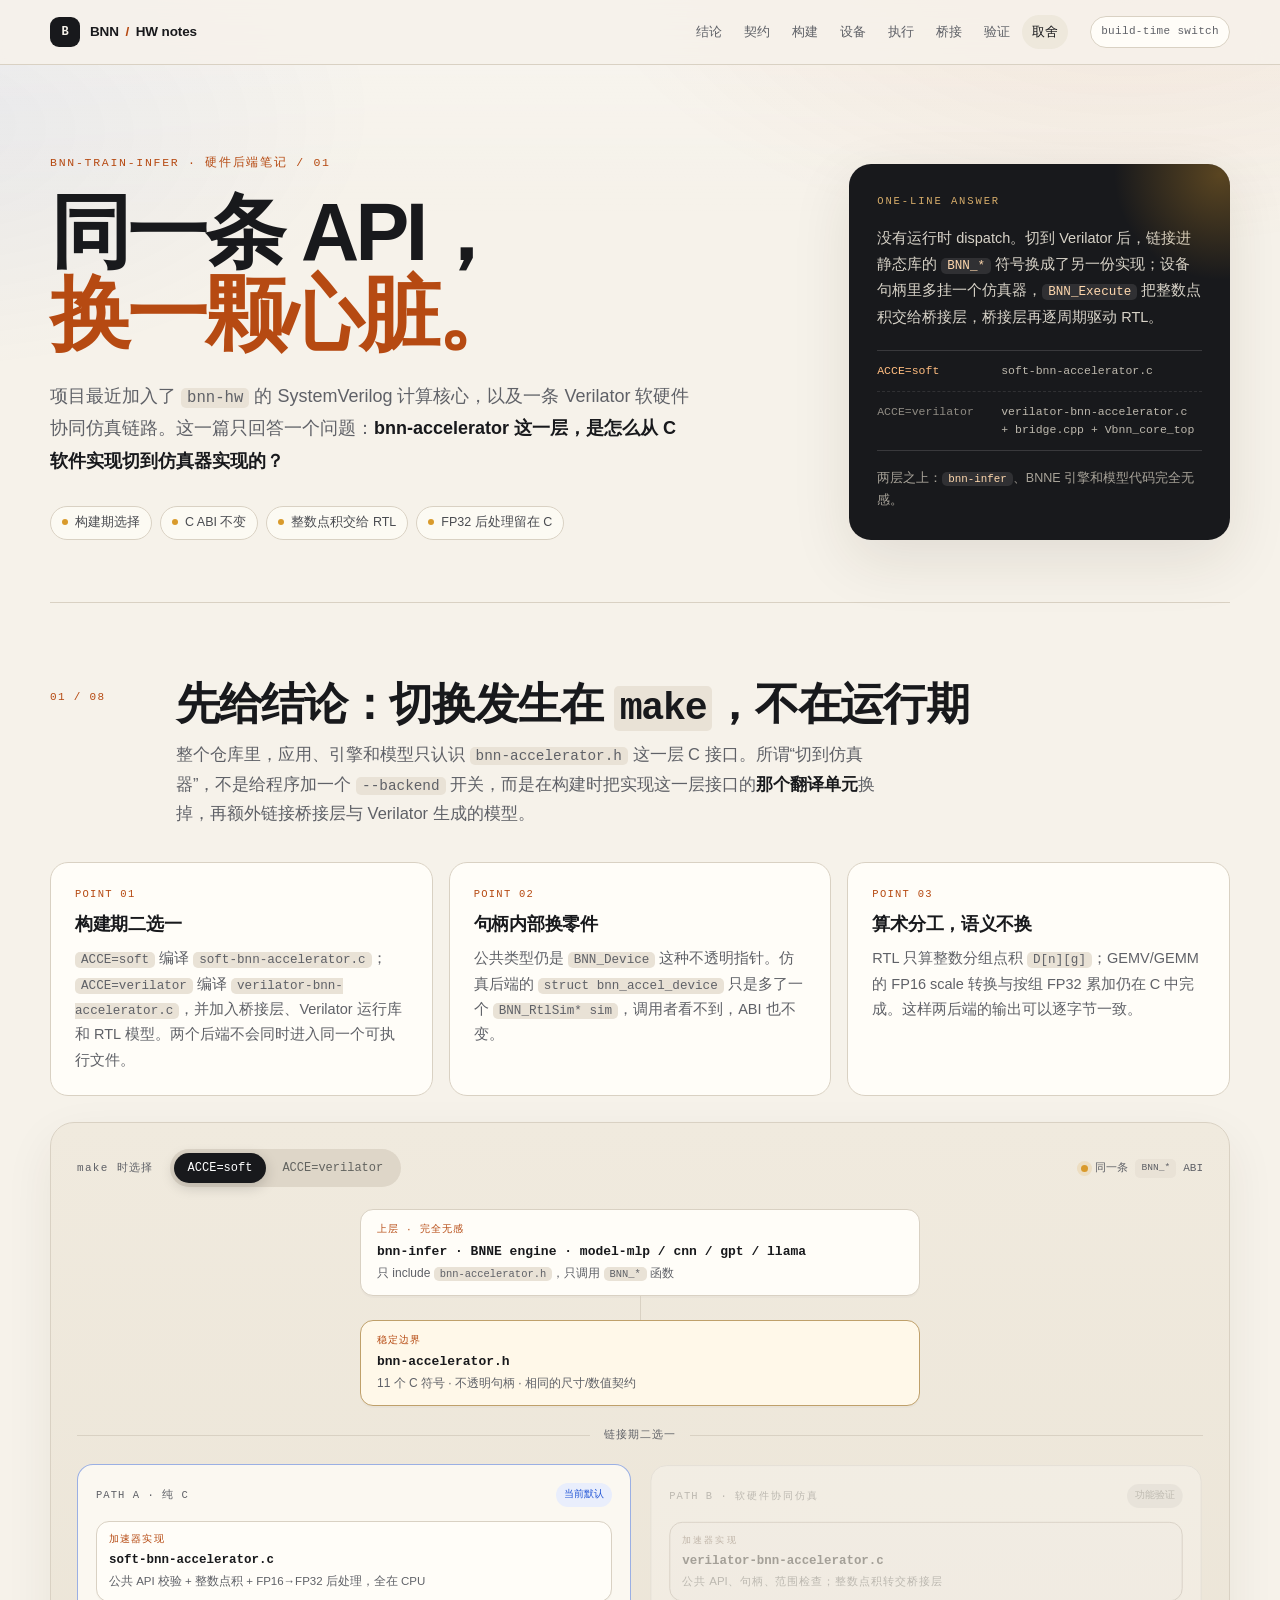
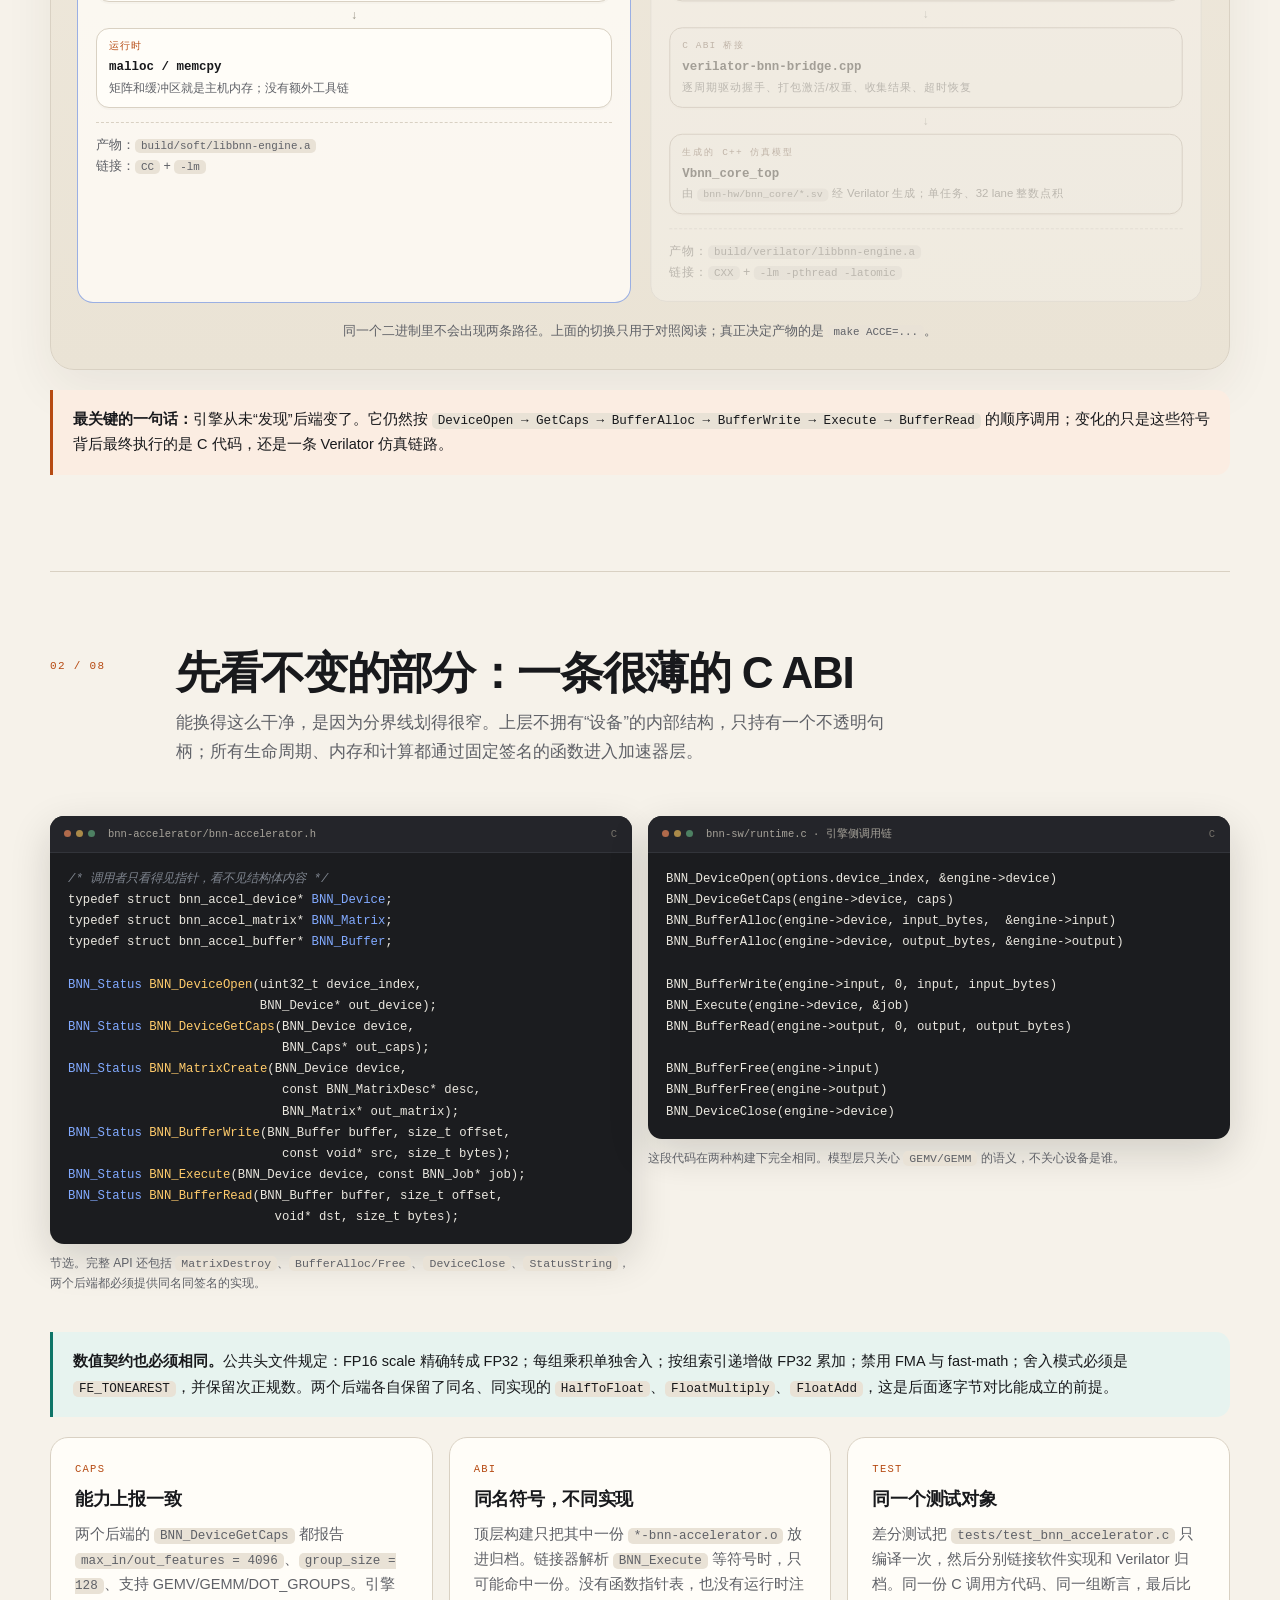
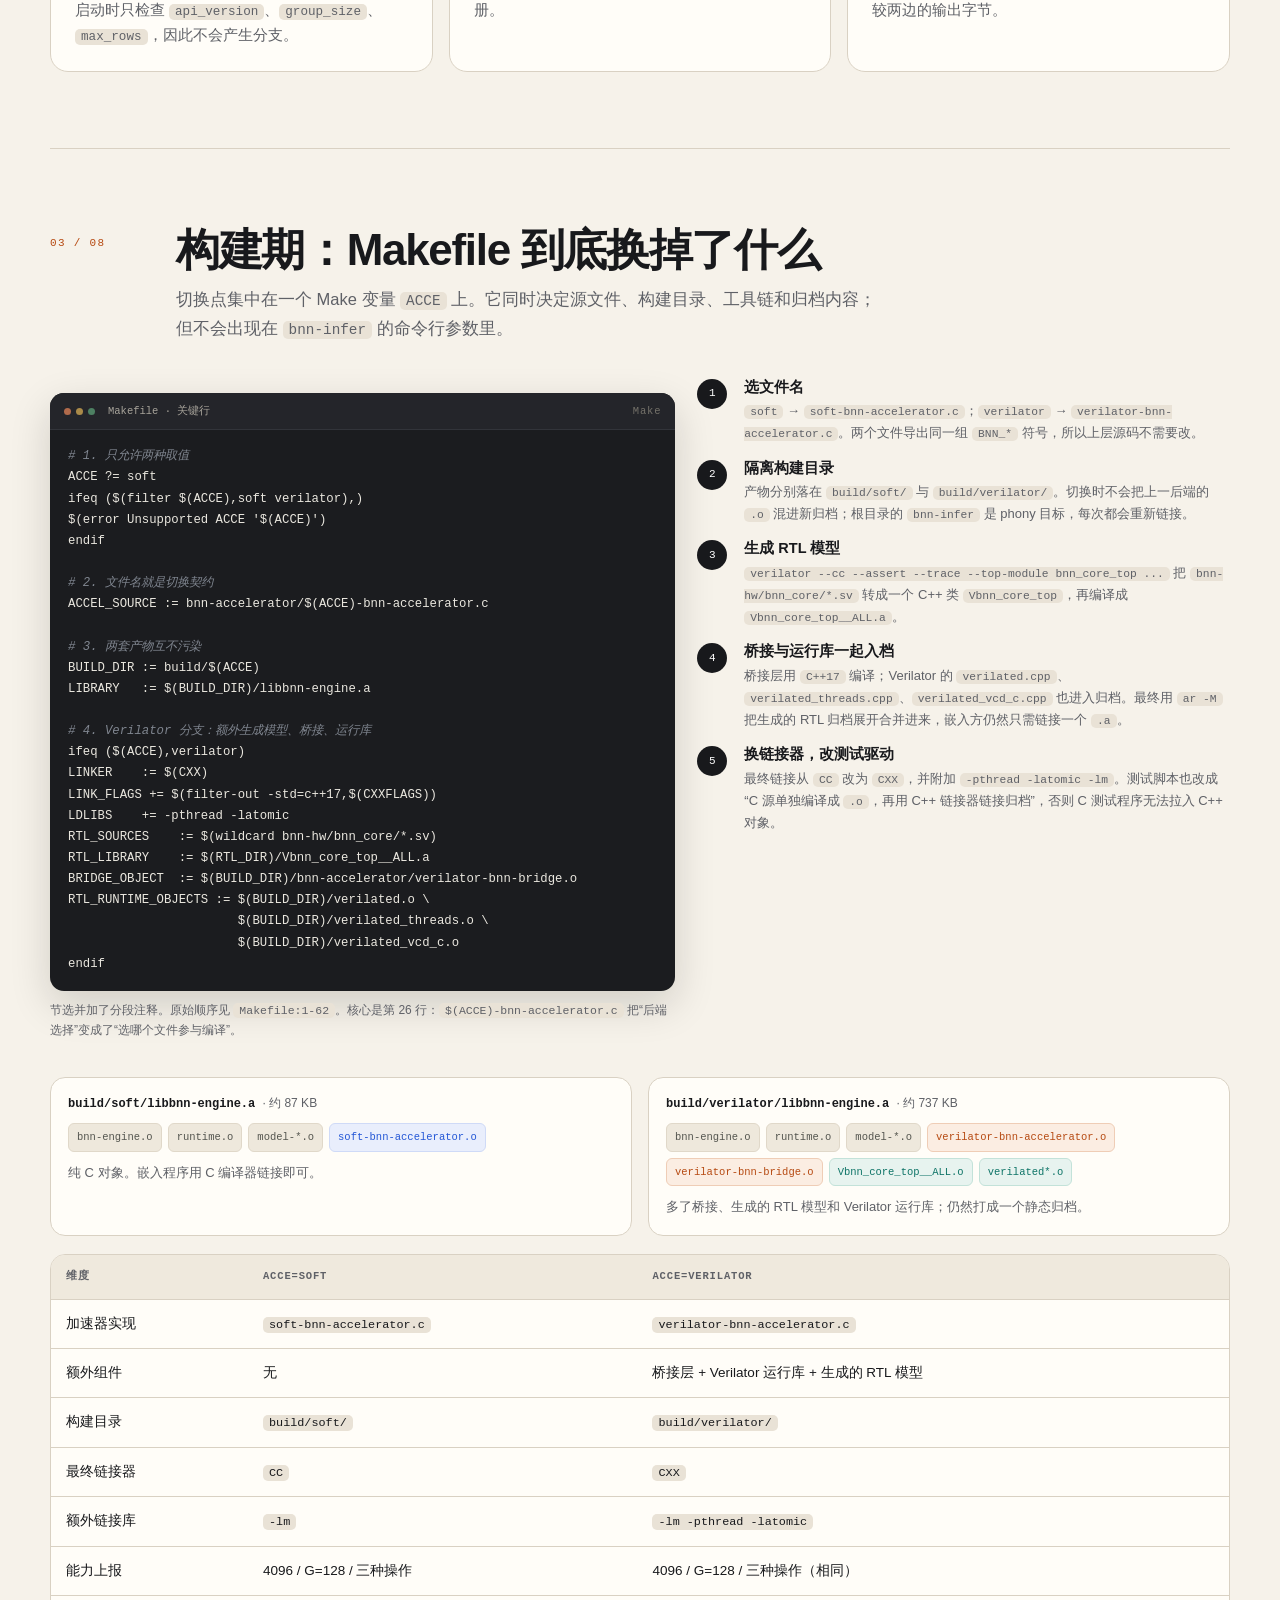
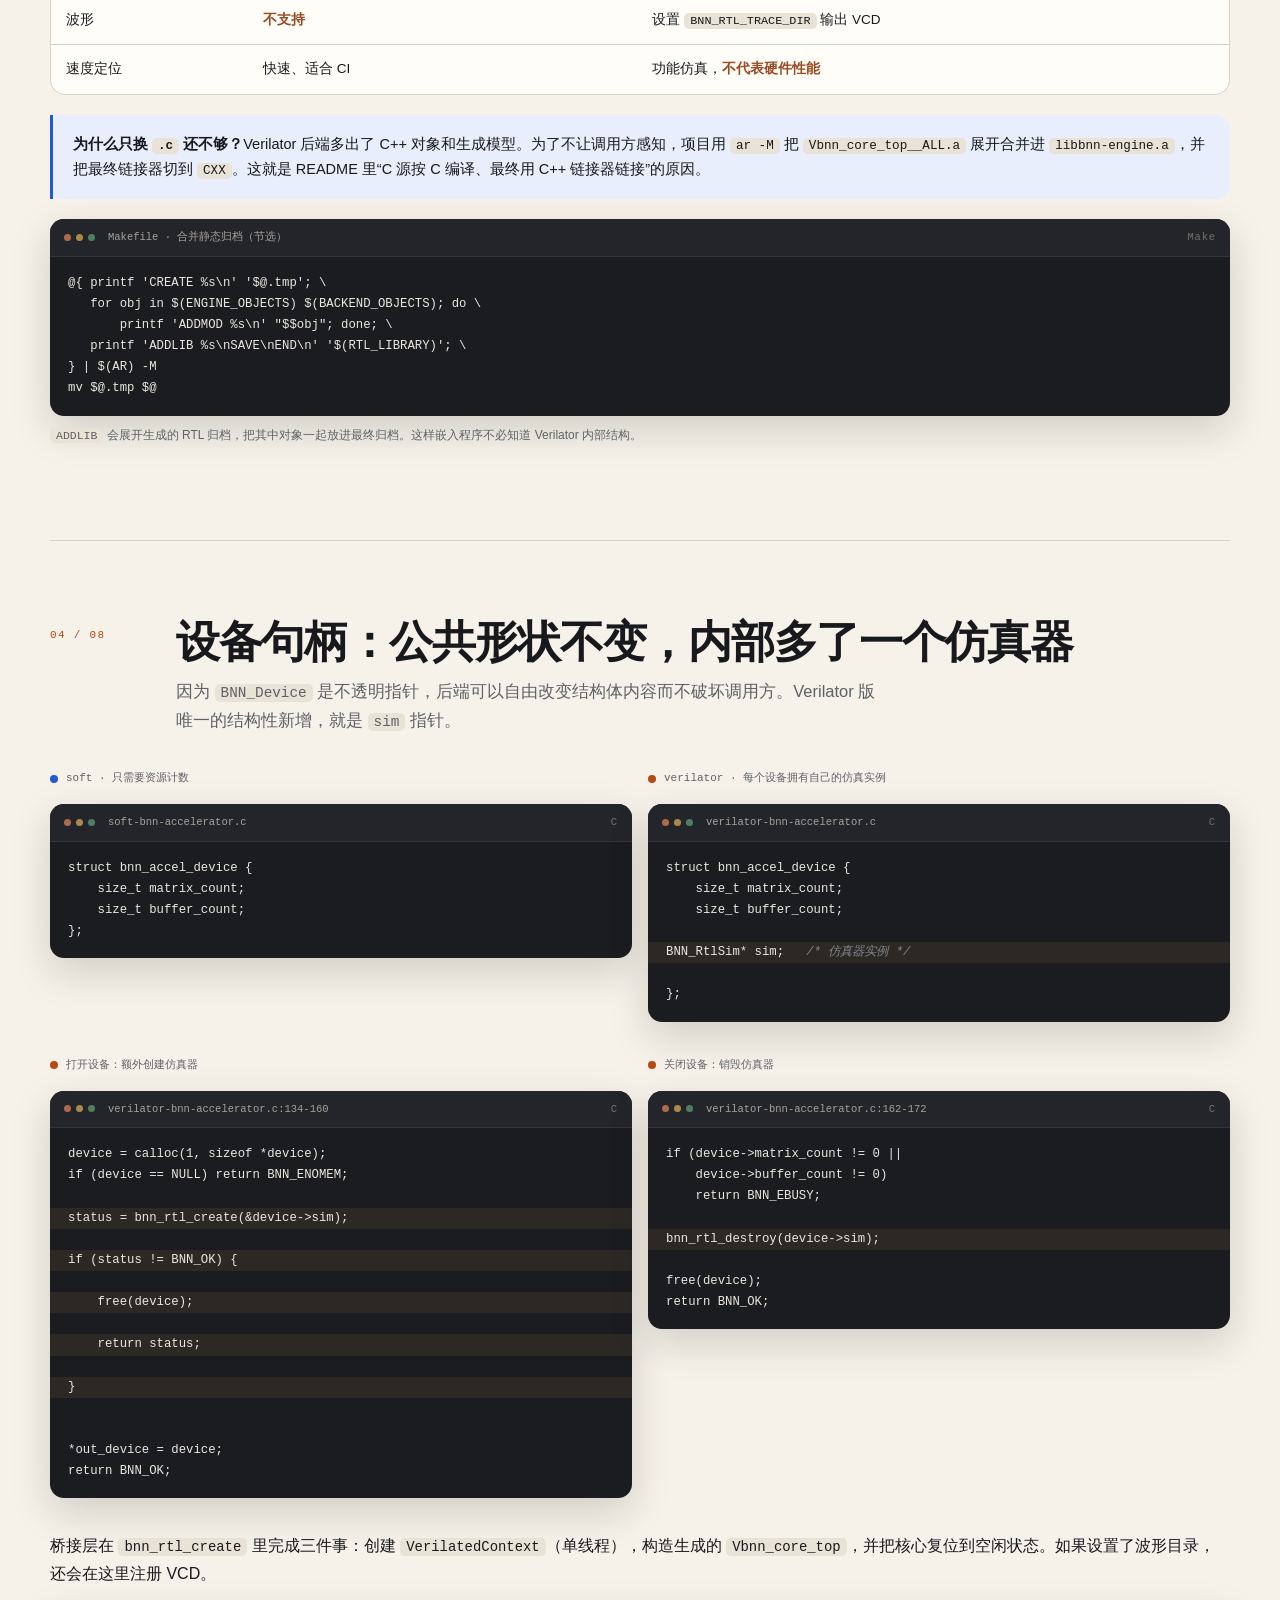
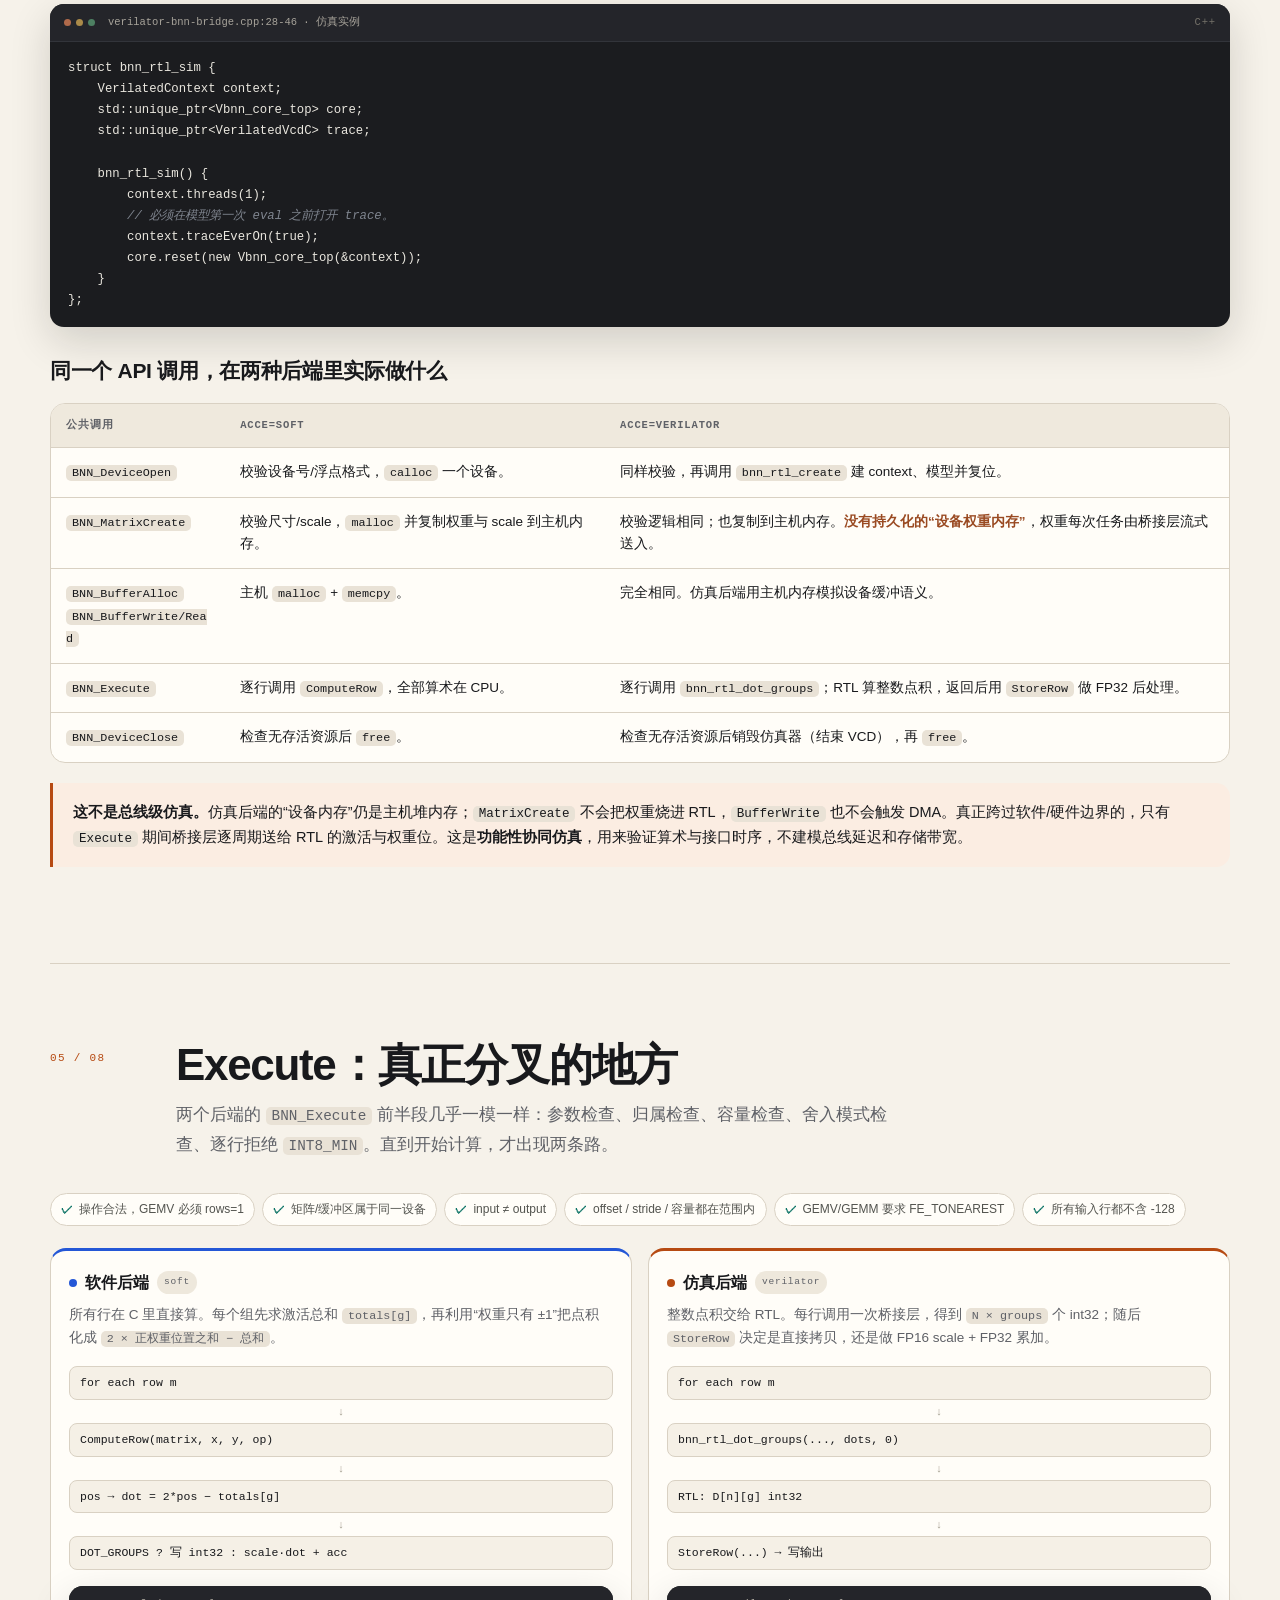
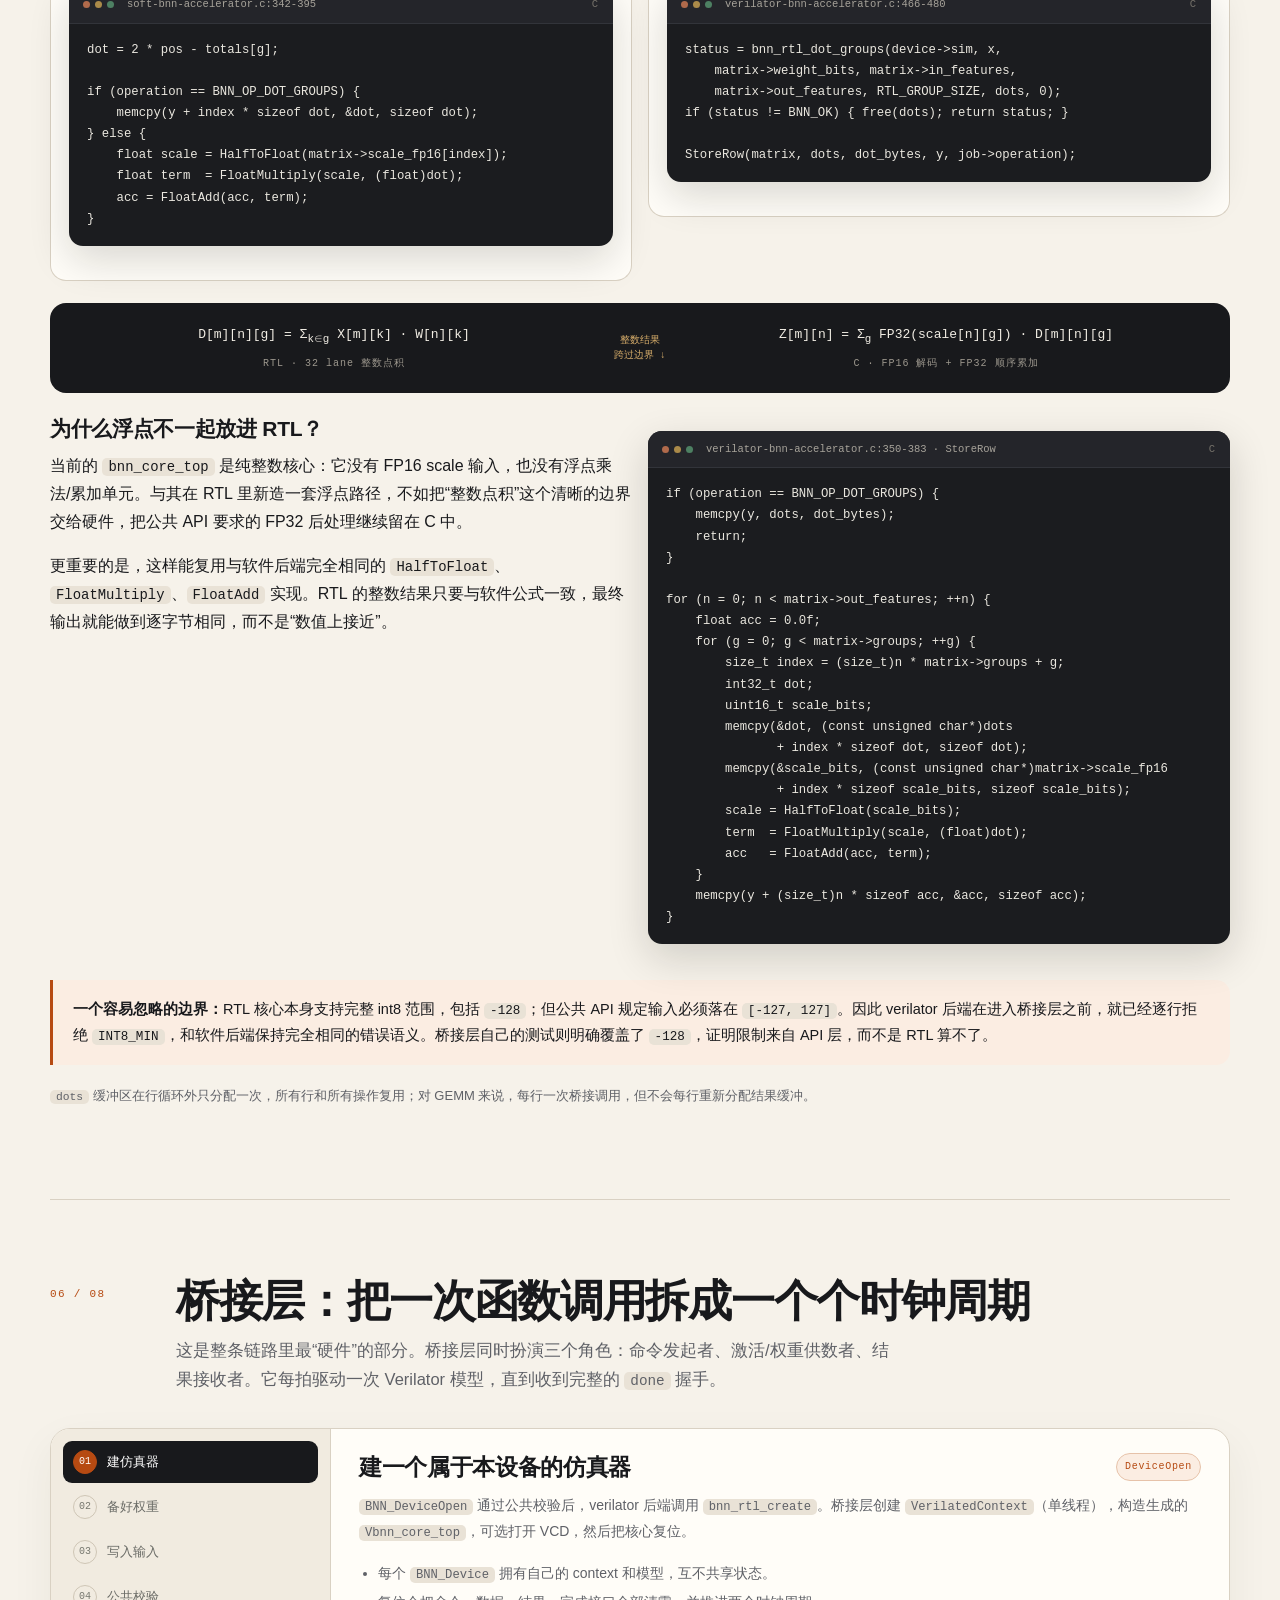
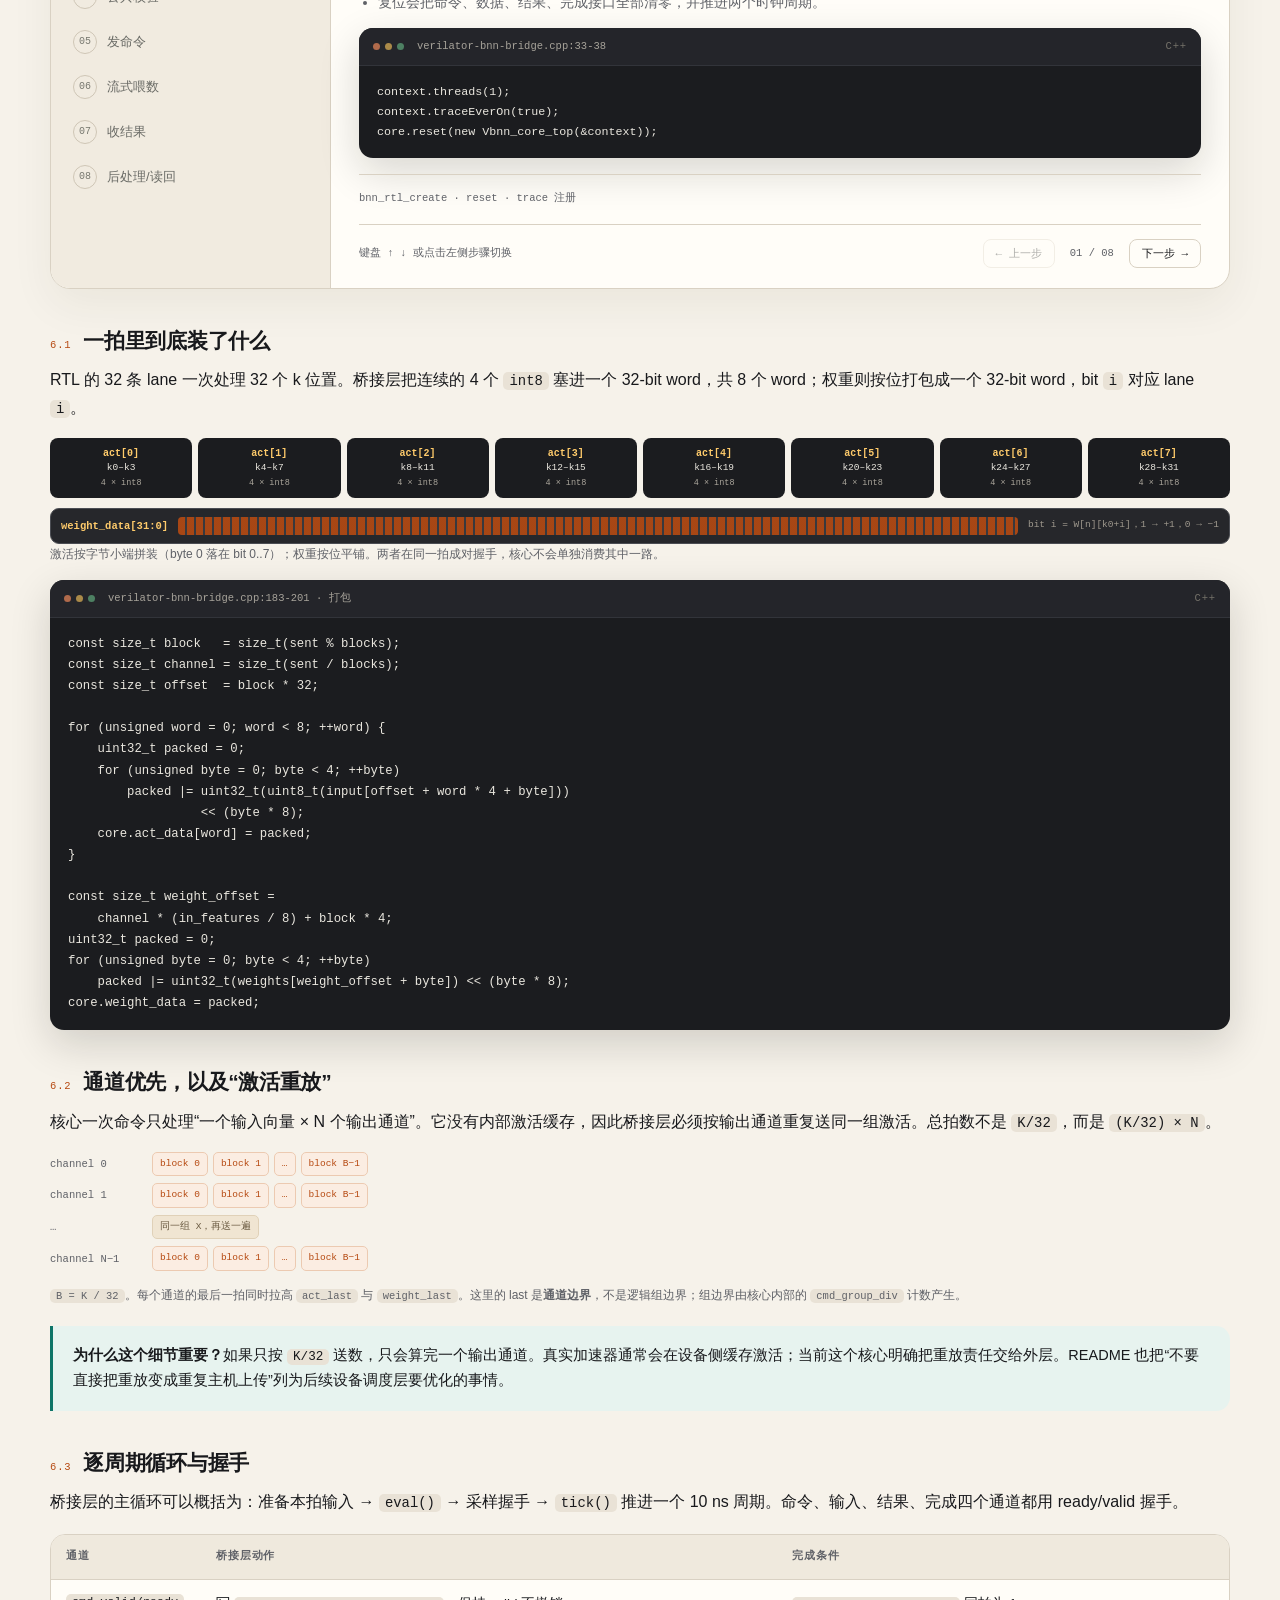
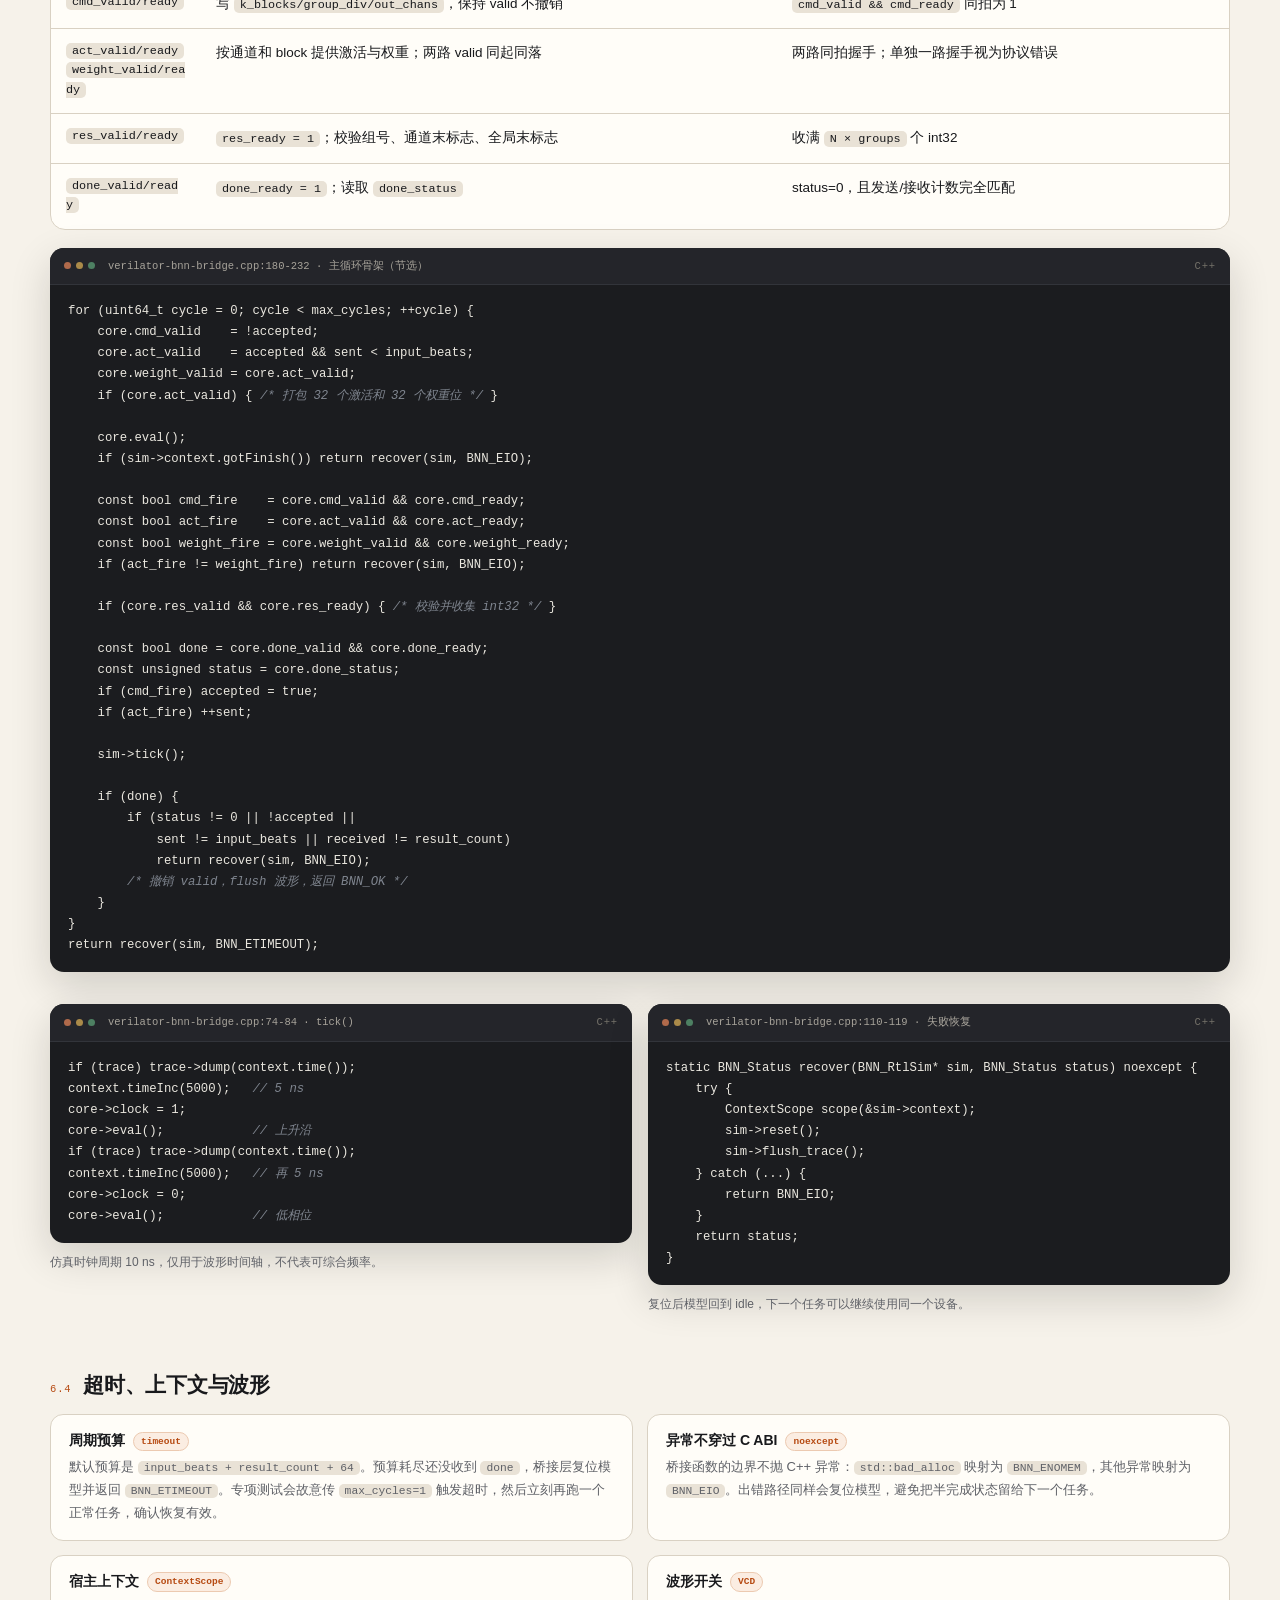
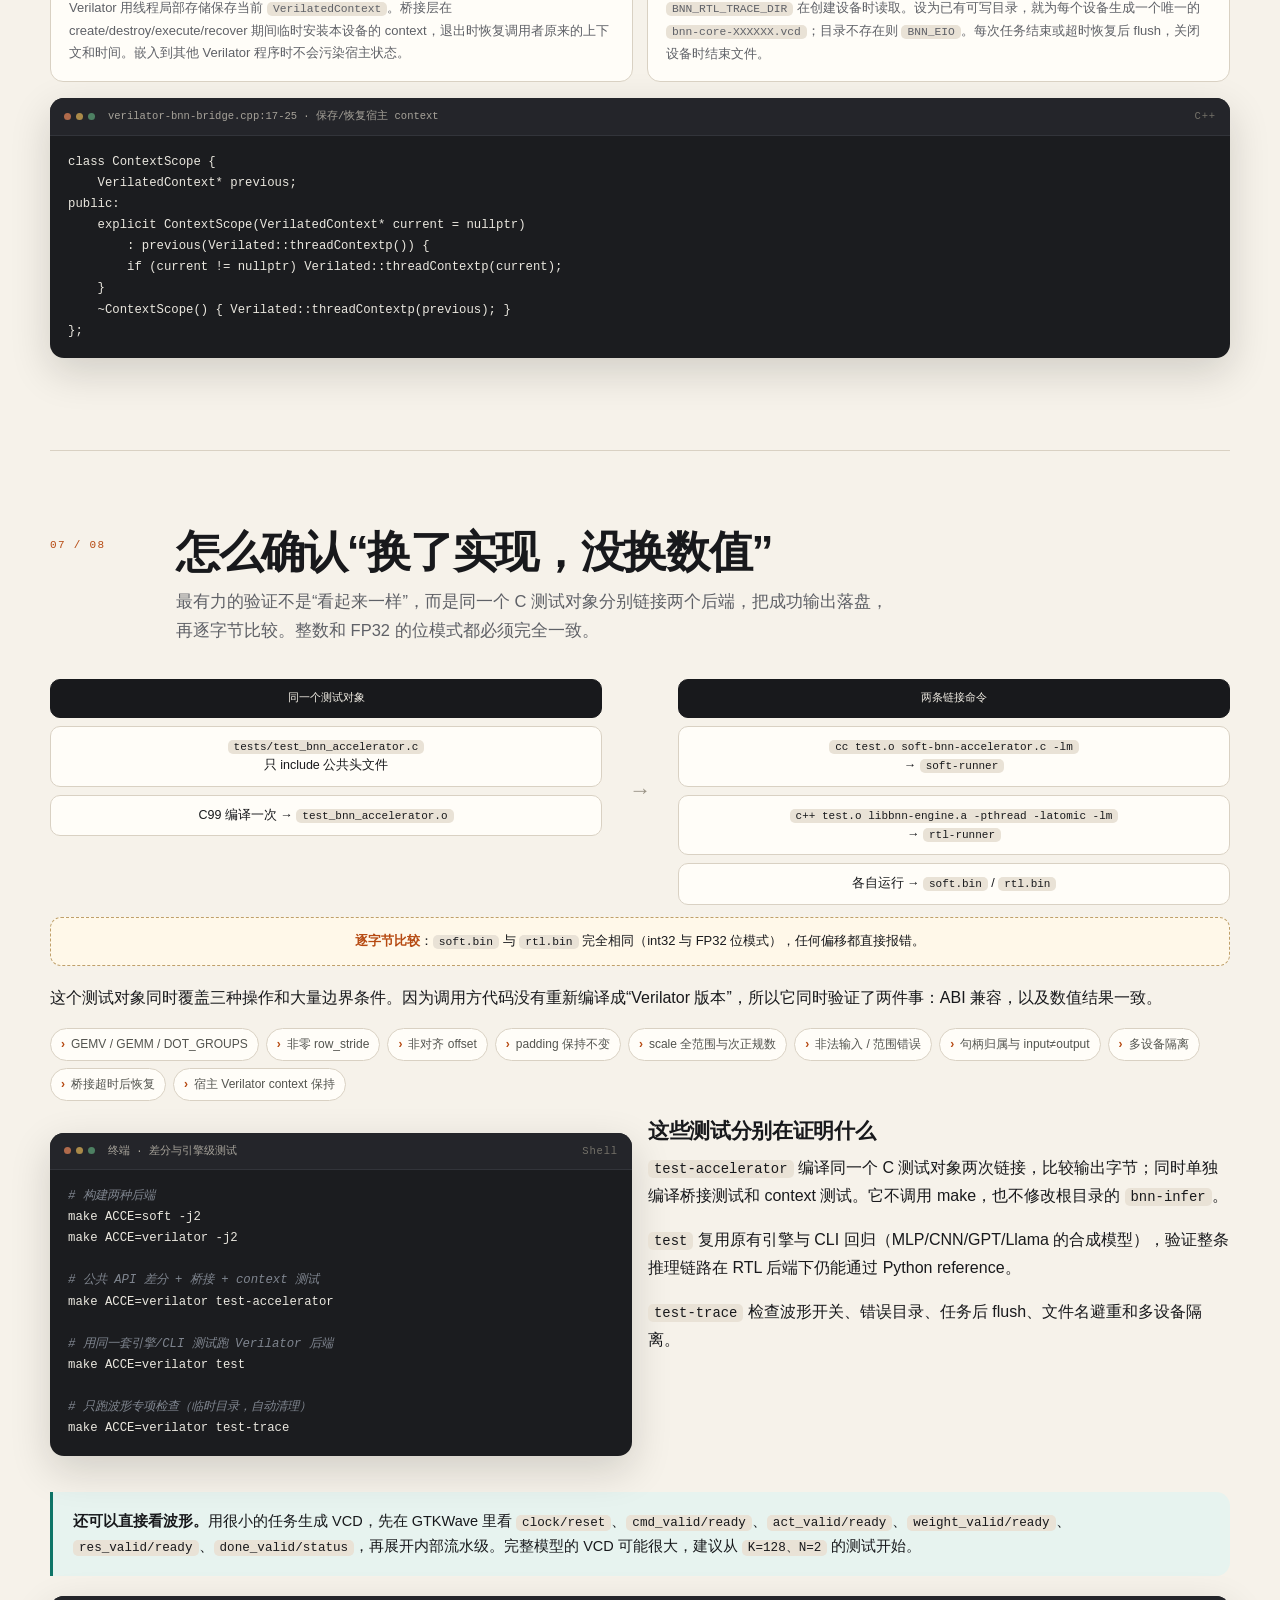
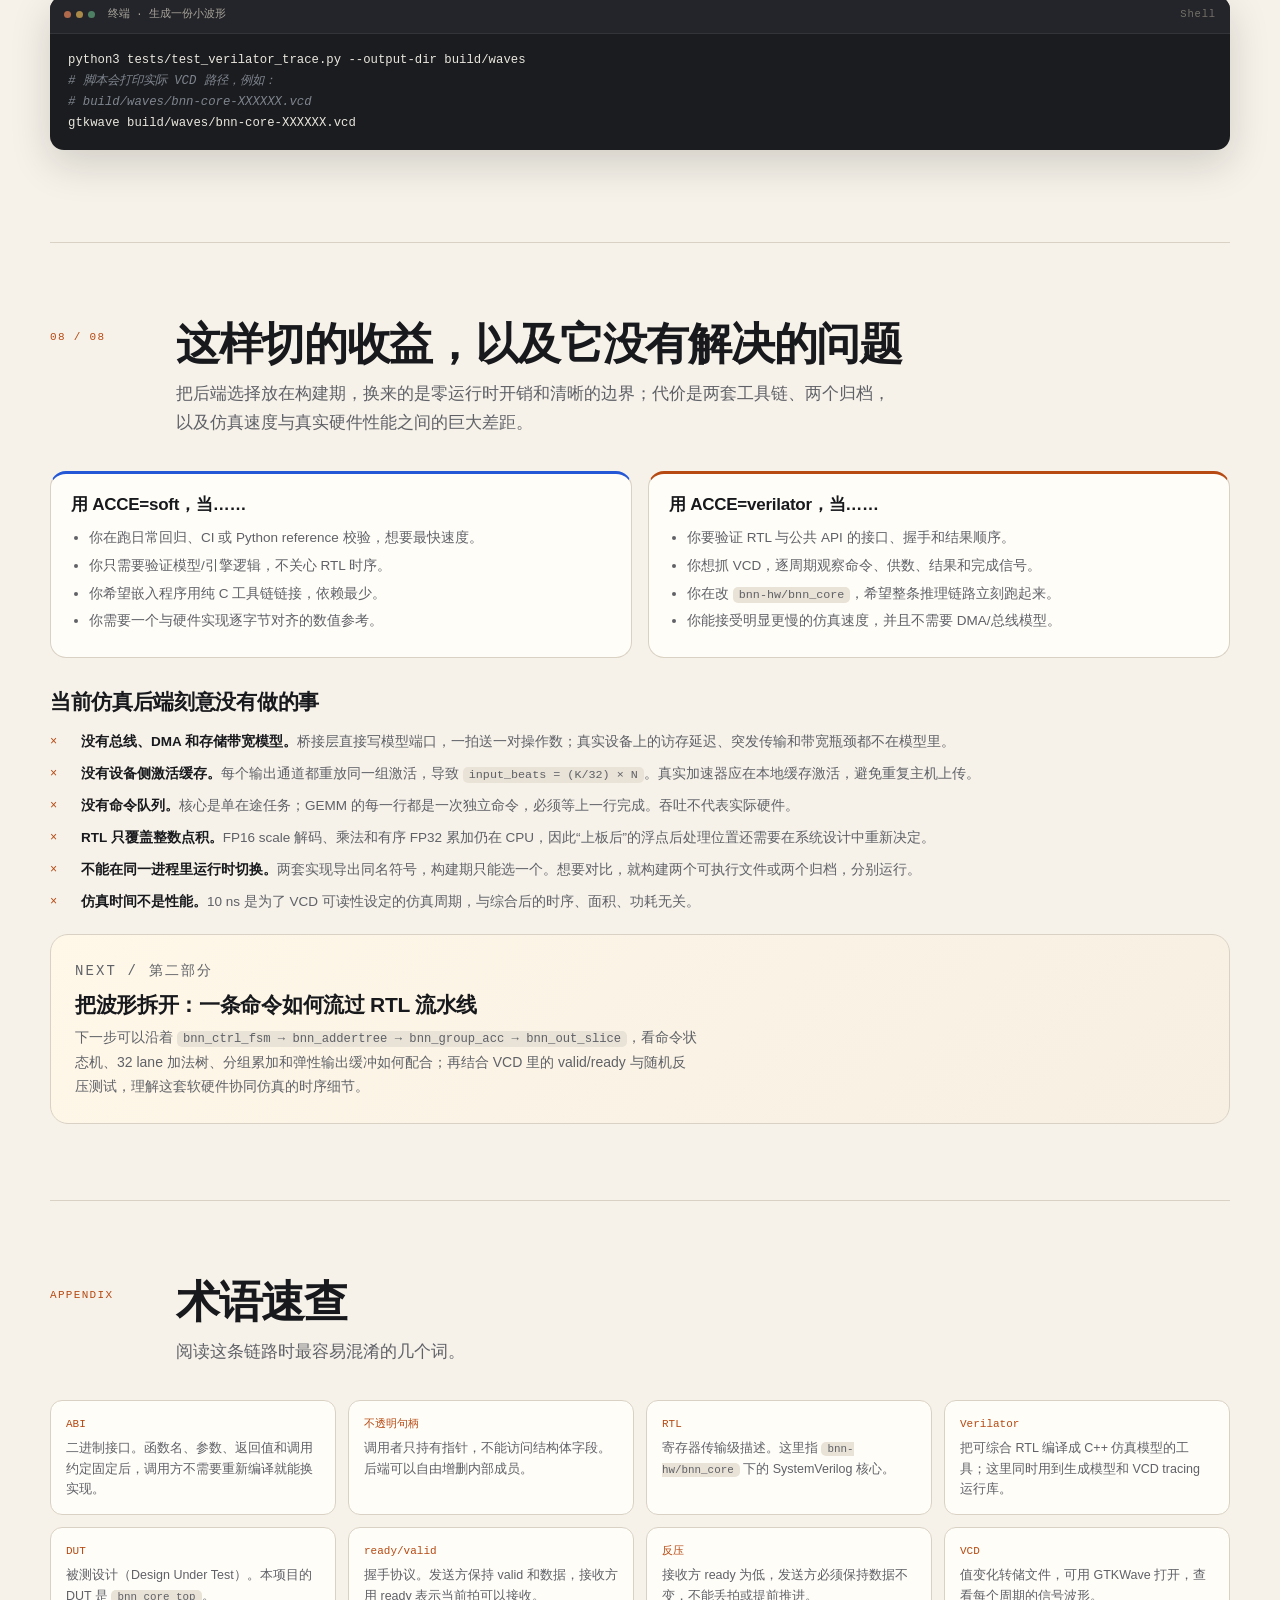
==== doc/accelerator-backend-switch.html @ 17fae376 "feat: 新增 Verilator RTL 仿真后端及 BNN 计算核心" ====
<!DOCTYPE html>
<html lang="zh-CN">
<head>
<meta charset="utf-8">
<meta name="viewport" content="width=device-width, initial-scale=1">
<meta name="color-scheme" content="light">
<title>同一条 API，换一颗心脏 · bnn-accelerator 的 Verilator 切换</title>
<style>
:root{
  --paper:#f6f2ea;
  --paper-2:#eee8dc;
  --card:#fffdf8;
  --ink:#18191c;
  --muted:#5f6167;
  --line:#d9d1c3;
  --soft:#2457d6;
  --soft-bg:#e9eefc;
  --rtl:#b64a12;
  --rtl-bg:#fbede2;
  --green:#0e7467;
  --green-bg:#e7f3ef;
  --amber:#d99a2b;
  --code:#1b1c1f;
  --code-bar:#24252a;
  --code-ink:#eae7df;
  --mono:"SFMono-Regular",Consolas,"Liberation Mono",Menlo,monospace;
  --sans:-apple-system,BlinkMacSystemFont,"Segoe UI","Noto Sans SC","PingFang SC","Hiragino Sans GB","Microsoft YaHei",sans-serif;
  --shadow:0 20px 60px rgba(45,35,20,.10);
  --radius:18px;
}
*{box-sizing:border-box}
html{scroll-behavior:smooth;scroll-padding-top:88px}
body{
  margin:0;color:var(--ink);background:var(--paper);
  font-family:var(--sans);font-size:16px;line-height:1.75;
  -webkit-font-smoothing:antialiased;text-rendering:optimizeLegibility;
}
body::before{
  content:"";position:fixed;inset:0;z-index:-1;pointer-events:none;
  background:
    radial-gradient(900px 520px at 88% -8%,rgba(182,74,18,.10),transparent 62%),
    radial-gradient(760px 440px at -6% 12%,rgba(36,87,214,.07),transparent 60%),
    linear-gradient(180deg,rgba(255,255,255,.28),transparent 24%);
}
::selection{background:#f2cf95;color:#20180c}
a{color:inherit}
code,pre{font-family:var(--mono)}
:not(pre)>code{
  background:#e9e2d6;border-radius:5px;padding:1px 6px;
  font-size:.87em;white-space:normal;overflow-wrap:anywhere;
}
.wrap{width:min(1180px,calc(100% - 48px));margin-inline:auto}
.topbar{
  position:sticky;top:0;z-index:60;
  background:rgba(246,242,234,.86);border-bottom:1px solid var(--line);
  backdrop-filter:blur(14px);-webkit-backdrop-filter:blur(14px);
}
.topbar-inner{display:flex;align-items:center;gap:22px;height:64px}
.brand{display:flex;align-items:center;gap:10px;text-decoration:none;flex:none}
.brand-mark{
  width:30px;height:30px;border-radius:9px;background:var(--ink);color:var(--paper);
  display:grid;place-items:center;font-family:var(--mono);font-size:12px;font-weight:700;
}
.brand-text{font-size:13.5px;font-weight:650;letter-spacing:-.01em}
.brand-text em{color:var(--rtl);font-style:normal;margin:0 3px}
.topnav{display:flex;gap:2px;margin-left:auto;overflow:auto;scrollbar-width:none}
.topnav::-webkit-scrollbar{display:none}
.topnav a{
  padding:6px 10px;border-radius:999px;text-decoration:none;white-space:nowrap;
  color:var(--muted);font-size:13px;transition:background .18s,color .18s;
}
.topnav a:hover,.topnav a.active{background:var(--paper-2);color:var(--ink)}
.top-badge{
  flex:none;font-family:var(--mono);font-size:11px;letter-spacing:.03em;
  border:1px solid var(--line);background:var(--card);border-radius:999px;
  padding:5px 10px;color:var(--muted);
}
@media(max-width:920px){.topnav{display:none}.top-badge{margin-left:auto}}

.hero{
  display:grid;grid-template-columns:minmax(0,1.32fr) minmax(300px,.68fr);
  gap:60px;align-items:end;padding:88px 0 62px;
}
.eyebrow{
  margin:0;font-family:var(--mono);text-transform:uppercase;
  font-size:11.5px;letter-spacing:.15em;color:var(--rtl);
}
.hero h1{
  margin:18px 0 24px;font-size:clamp(44px,6.3vw,84px);
  line-height:1.02;letter-spacing:-.045em;font-weight:750;
}
.hero h1 span{color:var(--rtl)}
.lede{margin:0;max-width:64ch;color:var(--muted);font-size:18px;line-height:1.82}
.lede strong{color:var(--ink);font-weight:650}
.hero-tags{display:flex;flex-wrap:wrap;gap:8px;margin-top:28px}
.tag{
  border:1px solid var(--line);background:rgba(255,253,248,.65);
  border-radius:999px;padding:5px 11px;font-size:12.5px;color:#494b50;
}
.tag::before{content:"";display:inline-block;width:6px;height:6px;border-radius:50%;background:var(--amber);margin-right:7px;vertical-align:1px}
.hero-card{
  background:var(--ink);color:#f3efe6;border-radius:22px;padding:28px;
  box-shadow:var(--shadow);position:relative;overflow:hidden;
}
.hero-card::after{
  content:"";position:absolute;width:220px;height:220px;right:-100px;top:-100px;
  border-radius:50%;background:radial-gradient(circle,rgba(217,154,43,.34),transparent 68%);
}
.hero-card-kicker{
  font-family:var(--mono);font-size:10.5px;letter-spacing:.18em;
  color:#d7ad6a;margin-bottom:14px;
}
.hero-card p{margin:0;font-size:14.5px;line-height:1.8;color:#d8d3c8}
.hero-card strong{color:#fff}
.hero-card code{background:rgba(255,255,255,.10);color:#ffd8ae;white-space:normal}
.mini-switch{margin:20px 0 16px;border-top:1px solid rgba(255,255,255,.14);border-bottom:1px solid rgba(255,255,255,.14)}
.mini-row{display:grid;grid-template-columns:112px 1fr;gap:12px;padding:11px 0;font-family:var(--mono);font-size:11.5px;line-height:1.55;color:#bdb8ad}
.mini-row+.mini-row{border-top:1px dashed rgba(255,255,255,.10)}
.mini-row.active .mini-key{color:#ffbd80}
.mini-key{color:#8f8b83}
.hero-note{font-size:12.5px!important;color:#a9a49a!important}
@media(max-width:980px){
  .hero{grid-template-columns:1fr;gap:36px;padding-top:64px}
  .hero-card{max-width:640px}
}

.section{padding:76px 0;border-top:1px solid var(--line)}
.section-head{display:grid;grid-template-columns:104px minmax(0,1fr);gap:22px;margin-bottom:34px}
.section-index{font-family:var(--mono);font-size:11px;letter-spacing:.12em;color:var(--rtl);padding-top:9px}
.section-head h2{margin:0 0 10px;font-size:clamp(28px,3.5vw,44px);line-height:1.14;letter-spacing:-.03em}
.section-intro{margin:0;color:var(--muted);font-size:16.5px;max-width:78ch}
.section-intro strong{color:var(--ink)}
h3{margin:0 0 10px;font-size:21px;line-height:1.3;letter-spacing:-.015em}
h4{margin:0 0 8px;font-size:16px;line-height:1.4}
p{margin:0 0 16px}
.muted{color:var(--muted)}
.small{font-size:13px;line-height:1.7}
@media(max-width:760px){
  .wrap{width:calc(100% - 32px)}
  .section{padding:56px 0}
  .section-head{grid-template-columns:1fr;gap:6px}
  .section-index{padding-top:0}
}

.grid-3{display:grid;grid-template-columns:repeat(3,minmax(0,1fr));gap:16px}
.grid-2{display:grid;grid-template-columns:repeat(2,minmax(0,1fr));gap:16px}
.grid-2>*,.grid-3>*,.make-grid>*,.code-pair>*,.archive-compare>*,
.choose>*,.error-cards>*,.diff-col>*{min-width:0}
@media(max-width:920px){.grid-3,.grid-2{grid-template-columns:1fr}}
.card{
  background:var(--card);border:1px solid var(--line);border-radius:var(--radius);
  padding:22px 24px;min-width:0;
}
.card-num{font-family:var(--mono);font-size:10.5px;letter-spacing:.12em;color:var(--rtl);margin-bottom:10px}
.card h3{font-size:18px}
.card p:last-child{margin-bottom:0}
.card p{font-size:14.5px;color:var(--muted)}
.card strong{color:var(--ink)}

.callout{
  border-left:3px solid var(--rtl);background:var(--rtl-bg);
  border-radius:0 14px 14px 0;padding:17px 20px;margin:20px 0;
  font-size:14.5px;line-height:1.75;
}
.callout.green{border-color:var(--green);background:var(--green-bg)}
.callout.blue{border-color:var(--soft);background:var(--soft-bg)}
.callout p:last-child{margin-bottom:0}
.callout strong{font-weight:680}

/* ---------- switchboard ---------- */
.switchboard{
  background:linear-gradient(180deg,#f0eade,#eae3d5);
  border:1px solid var(--line);border-radius:24px;padding:26px;
  box-shadow:0 18px 50px rgba(58,45,25,.07);
}
.sb-toolbar{display:flex;align-items:center;gap:16px;flex-wrap:wrap;margin-bottom:22px}
.sb-toolbar-label{font-family:var(--mono);font-size:11px;letter-spacing:.12em;color:var(--muted)}
.seg{display:inline-flex;background:#ded6c8;border-radius:999px;padding:4px;gap:2px}
.seg-btn{
  border:0;background:transparent;border-radius:999px;cursor:pointer;
  font-family:var(--mono);font-size:12px;padding:8px 14px;color:#62635f;
  transition:background .18s,color .18s,box-shadow .18s;
}
.seg-btn:hover{color:var(--ink)}
.seg-btn[aria-pressed="true"]{background:var(--ink);color:#fff;box-shadow:0 4px 14px rgba(0,0,0,.18)}
.sb-live{
  margin-left:auto;font-family:var(--mono);font-size:11px;color:var(--muted);
  display:flex;align-items:center;gap:7px;
}
.sb-live::before{content:"";width:7px;height:7px;border-radius:50%;background:var(--amber);box-shadow:0 0 0 4px rgba(217,154,43,.16)}
.sb-top{display:grid;gap:0;justify-items:center;text-align:center}
.node{
  width:min(560px,100%);background:var(--card);border:1px solid var(--line);
  border-radius:13px;padding:12px 16px;text-align:left;
  box-shadow:0 2px 0 rgba(0,0,0,.02);
}
.node-label{display:block;font-family:var(--mono);font-size:9.5px;letter-spacing:.12em;color:var(--rtl);margin-bottom:3px;text-transform:uppercase}
.node strong{display:block;font-family:var(--mono);font-size:13px;font-weight:600;line-height:1.55}
.node small{display:block;color:var(--muted);font-size:12px;line-height:1.55;margin-top:2px}
.abi-node{border:1px solid #bfa06a;background:#fff8e9}
.sb-link{width:1px;height:24px;background:var(--line)}
.sb-switch-row{
  display:flex;align-items:center;gap:14px;margin:20px 0;
  font-family:var(--mono);font-size:10.5px;letter-spacing:.1em;color:var(--muted);
}
.sb-switch-row::before,.sb-switch-row::after{content:"";height:1px;background:var(--line);flex:1}
.sb-branch{display:grid;grid-template-columns:1fr 1fr;gap:18px;align-items:stretch}
.path-card{
  background:rgba(255,253,248,.78);border:1px solid var(--line);border-radius:16px;
  padding:18px;transition:opacity .25s,filter .25s,border-color .25s,transform .25s;
}
.path-card .path-head{display:flex;align-items:center;justify-content:space-between;gap:10px;margin-bottom:14px}
.path-kicker{font-family:var(--mono);font-size:10.5px;letter-spacing:.1em;color:var(--muted)}
.path-state{
  font-family:var(--mono);font-size:10px;border-radius:999px;padding:3px 8px;
  background:#e4dece;color:#66675f;
}
.stack{display:grid;gap:7px}
.stack .node{width:100%;padding:10px 12px}
.stack .node strong{font-size:12.5px}
.stack .node small{font-size:11.5px}
.arrow-down{text-align:center;color:#999487;font-size:12px;line-height:1}
.path-foot{
  margin-top:14px;padding-top:12px;border-top:1px dashed var(--line);
  font-size:12.5px;color:var(--muted);line-height:1.65;
}
.path-foot code{white-space:normal}
.switchboard[data-backend="soft"] [data-path="verilator"],
.switchboard[data-backend="verilator"] [data-path="soft"]{
  opacity:.34;filter:grayscale(.8);transform:scale(.995);
}
.switchboard[data-backend="soft"] [data-path="soft"]{border-color:rgba(36,87,214,.45)}
.switchboard[data-backend="verilator"] [data-path="verilator"]{border-color:rgba(182,74,18,.5)}
.switchboard[data-backend="soft"] [data-path="soft"] .path-state{background:var(--soft-bg);color:var(--soft)}
.switchboard[data-backend="verilator"] [data-path="verilator"] .path-state{background:var(--rtl-bg);color:var(--rtl)}
.rtl-node{border-color:#d7a57e;background:#fff6ee}
.sb-note{
  margin:18px 0 0;text-align:center;font-size:12.5px;color:var(--muted);
}
.sb-note code{white-space:normal}
@media(max-width:820px){
  .sb-branch{grid-template-columns:1fr}
  .switchboard{padding:18px}
  .sb-live{display:none}
}

/* ---------- code ---------- */
.codeblock{
  background:var(--code);border-radius:14px;overflow:hidden;
  box-shadow:0 14px 40px rgba(20,18,14,.16);margin:16px 0;min-width:0;
}
.code-bar{
  display:flex;align-items:center;gap:9px;padding:9px 14px;
  background:var(--code-bar);border-bottom:1px solid #32343a;
  font-family:var(--mono);font-size:10.5px;color:#a7a39a;
}
.code-bar .lights{display:flex;gap:5px;margin-right:4px}
.code-bar .lights i{width:7px;height:7px;border-radius:50%;background:#4a4b50;display:block}
.code-bar .lights i:first-child{background:#b06a4b}
.code-bar .lights i:nth-child(2){background:#aa8a49}
.code-bar .lights i:nth-child(3){background:#4d8062}
.code-bar .path{overflow:hidden;text-overflow:ellipsis;white-space:nowrap}
.code-bar .lang{margin-left:auto;color:#747169;letter-spacing:.08em;flex:none}
.codeblock pre{
  margin:0;padding:16px 18px;overflow:auto;
  color:var(--code-ink);font-size:12.3px;line-height:1.72;tab-size:4;
}
.codeblock pre::-webkit-scrollbar{height:9px}
.codeblock pre::-webkit-scrollbar-thumb{background:#3b3d43;border-radius:99px}
.c-com{color:#7f858f;font-style:italic}
.c-kw{color:#c792ea}
.c-type{color:#82aaff}
.c-fn{color:#ffcb6b}
.c-str{color:#c3e88d}
.c-num{color:#f78c6c}
.c-dim{color:#8e8a80}
.hl-line{display:block;background:rgba(255,203,107,.075);margin:0 -18px;padding:0 18px}
.code-caption{font-size:12px;color:var(--muted);margin:-6px 0 18px;line-height:1.65}
.code-caption code{font-size:11.5px}
.path-ref{
  font-family:var(--mono);font-size:10.5px;color:var(--muted);
  border:1px solid var(--line);border-radius:999px;padding:2px 8px;
  display:inline-block;margin:2px 4px 2px 0;white-space:nowrap;
}

/* ---------- makefile / table ---------- */
.make-grid{display:grid;grid-template-columns:minmax(0,1.08fr) minmax(0,.92fr);gap:22px;align-items:start}
@media(max-width:960px){.make-grid{grid-template-columns:1fr}}
.steps{display:grid;gap:13px;margin:0;padding:0;list-style:none;counter-reset:step}
.steps li{display:grid;grid-template-columns:34px minmax(0,1fr);gap:13px;align-items:start}
.step-num{
  width:30px;height:30px;border-radius:50%;background:var(--ink);color:#fff;
  display:grid;place-items:center;font-family:var(--mono);font-size:11px;
  margin-top:2px;
}
.steps h4{margin:0 0 3px;font-size:14.5px}
.steps p{margin:0;font-size:13px;line-height:1.7;color:var(--muted)}
.steps code{white-space:normal}

.table-wrap{
  overflow-x:auto;border:1px solid var(--line);border-radius:15px;
  background:var(--card);margin:18px 0;
}
table{width:100%;border-collapse:collapse;min-width:720px}
th,td{padding:13px 15px;text-align:left;vertical-align:top;border-bottom:1px solid var(--line);font-size:13.5px;line-height:1.65}
th{
  background:#efe9dd;color:var(--muted);font-family:var(--mono);
  font-size:10.5px;letter-spacing:.08em;text-transform:uppercase;font-weight:600;
}
tr:last-child td{border-bottom:0}
td code{font-size:11.8px;white-space:normal}
td .yes{color:var(--green);font-weight:650}
td .no{color:#9a4a22;font-weight:650}

.archive-compare{display:grid;grid-template-columns:1fr 1fr;gap:16px;margin-top:18px}
@media(max-width:820px){.archive-compare{grid-template-columns:1fr}}
.archive{
  border:1px solid var(--line);border-radius:15px;background:var(--card);padding:17px;
}
.archive h4{font-family:var(--mono);font-size:12px;margin-bottom:11px}
.archive h4 span{font-family:var(--sans);color:var(--muted);font-weight:400}
.chips{display:flex;flex-wrap:wrap;gap:6px}
.chip{
  font-family:var(--mono);font-size:10.5px;padding:4px 8px;border-radius:6px;
  background:#eee8dc;color:#54554f;border:1px solid #e0d8c9;
}
.chip.hot{background:var(--rtl-bg);color:var(--rtl);border-color:#efcdb6}
.chip.cool{background:var(--soft-bg);color:var(--soft);border-color:#cfdaf7}
.chip.gen{background:var(--green-bg);color:var(--green);border-color:#c3e2d9}

/* ---------- device / execute ---------- */
.code-pair{display:grid;grid-template-columns:1fr 1fr;gap:16px;align-items:start}
@media(max-width:860px){.code-pair{grid-template-columns:1fr}}
.pair-label{display:flex;align-items:center;gap:8px;font-family:var(--mono);font-size:11px;color:var(--muted);margin-bottom:7px}
.dot{width:8px;height:8px;border-radius:50%;display:inline-block}
.dot.soft{background:var(--soft)}
.dot.rtl{background:var(--rtl)}
.dot.green{background:var(--green)}
.check-strip{
  display:flex;flex-wrap:wrap;gap:7px;margin:14px 0 22px;
}
.check-strip span{
  font-size:12px;border:1px solid var(--line);background:var(--card);
  border-radius:999px;padding:5px 10px;color:#53544f;
}
.check-strip span::before{content:"✓";color:var(--green);margin-right:6px;font-weight:700}
.flow-card{
  border:1px solid var(--line);border-radius:16px;background:var(--card);
  padding:18px;min-width:0;
}
.flow-card.soft-flow{border-top:3px solid var(--soft)}
.flow-card.rtl-flow{border-top:3px solid var(--rtl)}
.flow-title{display:flex;align-items:center;gap:8px;margin-bottom:6px}
.flow-title .badge{
  font-family:var(--mono);font-size:9.5px;letter-spacing:.08em;padding:3px 7px;
  border-radius:999px;background:#eee8dc;color:var(--muted);
}
.flow-card p{font-size:13.5px;color:var(--muted)}
.flow-card p:last-child{margin-bottom:0}
.flow-line{
  display:grid;gap:6px;margin:12px 0;
}
.flow-line .ln{
  border:1px solid var(--line);background:#f5f0e6;border-radius:8px;
  padding:7px 10px;font-family:var(--mono);font-size:11.5px;line-height:1.55;
}
.flow-line .ar{text-align:center;color:#a49e91;font-size:11px;line-height:1}
.formula-band{
  background:var(--ink);color:#f1ede4;border-radius:16px;padding:20px 22px;
  display:grid;grid-template-columns:1fr auto 1fr;gap:18px;align-items:center;
  margin:22px 0;
}
.formula-band .f{
  font-family:var(--mono);font-size:13px;line-height:1.8;text-align:center;
}
.formula-band .f em{font-style:normal;color:#ffcb6b}
.formula-band .where{
  font-family:var(--mono);font-size:10px;letter-spacing:.1em;color:#9c978d;
  display:block;margin-top:6px;
}
.formula-band .split-arrow{font-family:var(--mono);font-size:10px;color:#d7ad6a;text-align:center;line-height:1.5}
@media(max-width:760px){
  .formula-band{grid-template-columns:1fr;gap:8px}
  .formula-band .split-arrow{
    transform:none;padding:6px 0;
    border-top:1px dashed rgba(255,255,255,.16);
    border-bottom:1px dashed rgba(255,255,255,.16);
    font-size:10px;
  }
}

/* ---------- journey ---------- */
.journey{
  display:grid;grid-template-columns:280px minmax(0,1fr);
  border:1px solid var(--line);border-radius:20px;overflow:hidden;
  background:var(--card);box-shadow:0 16px 44px rgba(58,45,25,.06);
}
.journey-nav{
  background:#f1ebe0;border-right:1px solid var(--line);
  padding:12px;display:flex;flex-direction:column;gap:3px;
}
.jstep{
  display:flex;align-items:center;gap:10px;width:100%;
  border:0;background:transparent;color:#696a65;border-radius:9px;
  padding:9px 10px;cursor:pointer;text-align:left;font-family:var(--sans);
  font-size:13px;line-height:1.4;transition:background .18s,color .18s;
}
.jstep:hover{background:#e7dfd1;color:var(--ink)}
.jstep .n{
  flex:none;width:24px;height:24px;border-radius:50%;display:grid;place-items:center;
  font-family:var(--mono);font-size:10px;border:1px solid #cfc6b6;color:#77786f;
}
.jstep[aria-selected="true"]{background:var(--ink);color:#fff}
.jstep[aria-selected="true"] .n{background:var(--rtl);border-color:var(--rtl);color:#fff}
.journey-body{padding:24px 28px 20px;min-width:0}
.jpanel{display:none}
.jpanel.active{display:block;animation:panelIn .24s ease both}
@keyframes panelIn{from{opacity:0;transform:translateY(5px)}to{opacity:1;transform:none}}
.jpanel-top{display:flex;align-items:flex-start;justify-content:space-between;gap:14px;margin-bottom:10px}
.jpanel h3{margin:0;font-size:23px}
.jpanel .stage-tag{
  flex:none;font-family:var(--mono);font-size:10px;letter-spacing:.07em;
  color:var(--rtl);border:1px solid #e6c2a9;background:var(--rtl-bg);
  border-radius:999px;padding:4px 8px;
}
.jpanel p{font-size:14px;color:var(--muted);line-height:1.78}
.jpanel ul{margin:10px 0 14px;padding-left:19px;color:var(--muted);font-size:14px;line-height:1.75}
.jpanel li{margin:4px 0}
.jpanel li strong{color:var(--ink)}
.jpanel .codeblock{margin:12px 0 10px}
.jpanel .codeblock pre{font-size:11.7px}
.journey-foot{
  display:flex;align-items:center;gap:10px;margin-top:16px;padding-top:14px;
  border-top:1px solid var(--line);
}
.journey-foot .ref{font-family:var(--mono);font-size:10.5px;color:var(--muted);margin-right:auto}
.jbtn{
  border:1px solid var(--line);background:var(--card);color:var(--ink);
  border-radius:8px;padding:6px 12px;font-family:var(--mono);font-size:11px;
  cursor:pointer;transition:background .15s;
}
.jbtn:hover:not(:disabled){background:#eee7d9}
.jbtn:disabled{opacity:.35;cursor:not-allowed}
.js-count{font-family:var(--mono);font-size:10.5px;color:var(--muted);min-width:54px;text-align:center}
@media(max-width:860px){
  .journey{grid-template-columns:1fr}
  .journey-nav{
    flex-direction:row;overflow-x:auto;border-right:0;border-bottom:1px solid var(--line);
    padding:9px;
  }
  .jstep{width:auto;flex:none;white-space:nowrap}
  .jstep .n{width:21px;height:21px}
  .journey-body{padding:20px 18px 16px}
  .jpanel h3{font-size:20px}
}

.subhead{display:flex;align-items:baseline;gap:12px;margin:38px 0 12px}
.subhead .sn{font-family:var(--mono);font-size:10.5px;color:var(--rtl);letter-spacing:.08em}
.subhead h3{margin:0}

.beat-grid{display:grid;grid-template-columns:repeat(8,minmax(0,1fr));gap:6px;margin:14px 0 8px}
.word{
  background:var(--code);color:var(--code-ink);border-radius:8px;
  padding:9px 4px 8px;text-align:center;font-family:var(--mono);font-size:9.5px;
  line-height:1.45;overflow:hidden;
}
.word b{display:block;color:#ffcb6b;font-size:10px;font-weight:600}
.word span{display:block;color:#a9a49a;font-size:8.5px;margin-top:2px}
.beat-caption{font-size:12px;color:var(--muted);line-height:1.7}
.weight-strip{
  margin-top:10px;border:1px solid #4b4d53;border-radius:9px;
  background:#26272b;padding:8px 10px;font-family:var(--mono);font-size:10.5px;
  color:#d8d3c8;display:flex;align-items:center;gap:10px;flex-wrap:wrap;
}
.weight-strip b{color:#ffcb6b;font-weight:600}
.weight-strip .bits{
  flex:1;min-width:160px;height:18px;border-radius:4px;
  background:repeating-linear-gradient(90deg,#b64a12 0 7px,#3a3b40 7px 9px);
  opacity:.9;
}
.stream{display:flex;flex-direction:column;gap:7px;margin:14px 0}
.stream-row{display:grid;grid-template-columns:92px minmax(0,1fr);gap:10px;align-items:center}
.stream-label{font-family:var(--mono);font-size:10.5px;color:var(--muted)}
.blocks{display:flex;gap:5px;flex-wrap:wrap}
.block{
  font-family:var(--mono);font-size:9.5px;color:#6b5b42;background:#f0e5d2;
  border:1px solid #e0d1b8;border-radius:5px;padding:3px 7px;
}
.block.replay{background:var(--rtl-bg);border-color:#eccab1;color:var(--rtl)}
.stream-note{font-size:12px;color:var(--muted);margin-top:4px}

.handshake-table td:first-child{font-family:var(--mono);font-size:11.5px;white-space:nowrap}
.handshake-table th:first-child{width:150px}

.error-cards{display:grid;grid-template-columns:repeat(2,minmax(0,1fr));gap:14px;margin:16px 0}
@media(max-width:820px){.error-cards{grid-template-columns:1fr}}
.error-card{
  border:1px solid var(--line);border-radius:13px;background:var(--card);padding:16px 18px;
}
.error-card h4{display:flex;align-items:center;gap:8px;font-size:14px;margin-bottom:5px}
.error-card p{font-size:13px;color:var(--muted);margin:0}
.error-card .k{
  font-family:var(--mono);font-size:9.5px;color:var(--rtl);
  background:var(--rtl-bg);border:1px solid #eccab1;border-radius:999px;padding:2px 7px;
}

/* ---------- verify / tradeoff ---------- */
.diff-diagram{
  display:grid;grid-template-columns:minmax(0,1fr) 52px minmax(0,1fr);
  gap:12px;align-items:stretch;margin:18px 0;
}
.diff-col{display:grid;gap:8px;align-content:start}
.diff-node{
  border:1px solid var(--line);border-radius:10px;background:var(--card);
  padding:10px 12px;font-size:12.5px;line-height:1.55;text-align:center;
}
.diff-node code{font-size:11px;white-space:normal}
.diff-node.head{background:var(--ink);color:#f2eee5;border-color:var(--ink);font-family:var(--mono);font-size:11px}
.diff-arrow{align-self:center;text-align:center;font-family:var(--mono);font-size:22px;color:#9b9588}
.diff-result{
  grid-column:1/-1;border:1px dashed #bfa06a;background:#fff8e9;
  border-radius:11px;padding:12px 14px;text-align:center;font-size:13px;
}
.diff-result strong{color:var(--rtl)}
@media(max-width:820px){
  .diff-diagram{grid-template-columns:1fr}
  .diff-arrow{transform:rotate(90deg)}
}
.coverage{display:flex;flex-wrap:wrap;gap:7px;margin:16px 0}
.coverage span{
  font-size:12px;background:var(--card);border:1px solid var(--line);
  border-radius:999px;padding:5px 10px;color:#53544f;
}
.coverage span::before{content:"›";color:var(--rtl);margin-right:6px;font-weight:700}
.choose{display:grid;grid-template-columns:1fr 1fr;gap:16px;margin:18px 0}
@media(max-width:820px){.choose{grid-template-columns:1fr}}
.choose-card{border:1px solid var(--line);border-radius:16px;padding:20px;background:var(--card)}
.choose-card.soft{border-top:3px solid var(--soft)}
.choose-card.rtl{border-top:3px solid var(--rtl)}
.choose-card h3{font-size:17px}
.choose-card ul{margin:8px 0 0;padding-left:18px;color:var(--muted);font-size:13.5px;line-height:1.75}
.choose-card li{margin:4px 0}
.limits{display:grid;gap:9px;margin:16px 0}
.limit{display:grid;grid-template-columns:22px minmax(0,1fr);gap:9px;font-size:13.5px;color:var(--muted);line-height:1.7}
.limit .x{color:var(--rtl);font-family:var(--mono);font-size:12px;padding-top:1px}
.limit strong{color:var(--ink)}
.next-card{
  border:1px solid var(--line);border-radius:18px;padding:24px;
  background:linear-gradient(135deg,#fff8e9,#f6efe2);margin-top:20px;
}
.next-card .eyebrow{margin-bottom:8px}
.next-card h3{margin-bottom:6px}
.next-card p{color:var(--muted);font-size:14px;margin:0;max-width:80ch}

.glossary{display:grid;grid-template-columns:repeat(4,minmax(0,1fr));gap:12px;margin-top:18px}
@media(max-width:960px){.glossary{grid-template-columns:repeat(2,minmax(0,1fr))}}
@media(max-width:560px){.glossary{grid-template-columns:1fr}}
.gloss{background:var(--card);border:1px solid var(--line);border-radius:12px;padding:14px 15px}
.gloss dt{font-family:var(--mono);font-size:11px;color:var(--rtl);margin-bottom:4px}
.gloss dd{margin:0;font-size:12.5px;color:var(--muted);line-height:1.65}

.footer{border-top:1px solid var(--line);padding:36px 0 52px;color:var(--muted);font-size:13px}
.footer-inner{display:flex;gap:28px;justify-content:space-between;align-items:flex-start;flex-wrap:wrap}
.footer h4{font-family:var(--mono);font-size:10.5px;letter-spacing:.1em;color:var(--ink);margin:0 0 8px}
.footer ul{margin:0;padding:0;list-style:none;display:grid;gap:4px}
.footer li{font-family:var(--mono);font-size:11px;line-height:1.6}
.footer p{margin:0;max-width:52ch;line-height:1.7}
.footer .stamp{font-family:var(--mono);font-size:10.5px;letter-spacing:.05em}
@media print{
  .topbar,.journey-nav,.seg,.journey-foot{display:none!important}
  body{background:#fff}
  .codeblock{box-shadow:none}
  .section{break-inside:avoid}
}
</style>
</head>
<body>

<header class="topbar">
  <div class="wrap topbar-inner">
    <a class="brand" href="#top" aria-label="回到顶部">
      <span class="brand-mark">B</span>
      <span class="brand-text">BNN <em>/</em> HW notes</span>
    </a>
    <nav class="topnav" aria-label="页面目录">
      <a href="#overview">结论</a>
      <a href="#contract">契约</a>
      <a href="#build">构建</a>
      <a href="#device">设备</a>
      <a href="#execute">执行</a>
      <a href="#bridge">桥接</a>
      <a href="#verify">验证</a>
      <a href="#tradeoffs">取舍</a>
    </nav>
    <span class="top-badge">build-time switch</span>
  </div>
</header>

<main>
<section class="wrap hero" id="top">
  <div>
    <p class="eyebrow">BNN-train-infer · 硬件后端笔记 / 01</p>
    <h1>同一条 API，<br><span>换一颗心脏。</span></h1>
    <p class="lede">项目最近加入了 <code>bnn-hw</code> 的 SystemVerilog 计算核心，以及一条 Verilator 软硬件协同仿真链路。这一篇只回答一个问题：<strong>bnn-accelerator 这一层，是怎么从 C 软件实现切到仿真器实现的？</strong></p>
    <div class="hero-tags">
      <span class="tag">构建期选择</span>
      <span class="tag">C ABI 不变</span>
      <span class="tag">整数点积交给 RTL</span>
      <span class="tag">FP32 后处理留在 C</span>
    </div>
  </div>
  <aside class="hero-card">
    <div class="hero-card-kicker">ONE-LINE ANSWER</div>
    <p>没有运行时 dispatch。切到 Verilator 后，链接进静态库的 <code>BNN_*</code> 符号换成了另一份实现；设备句柄里多挂一个仿真器，<code>BNN_Execute</code> 把整数点积交给桥接层，桥接层再逐周期驱动 RTL。</p>
    <div class="mini-switch" aria-hidden="true">
      <div class="mini-row active"><span class="mini-key">ACCE=soft</span><span>soft-bnn-accelerator.c</span></div>
      <div class="mini-row"><span class="mini-key">ACCE=verilator</span><span>verilator-bnn-accelerator.c<br>+ bridge.cpp + Vbnn_core_top</span></div>
    </div>
    <p class="hero-note">两层之上：<code>bnn-infer</code>、BNNE 引擎和模型代码完全无感。</p>
  </aside>
</section>

<section class="wrap section" id="overview">
  <div class="section-head">
    <div class="section-index">01 / 08</div>
    <div>
      <h2>先给结论：切换发生在 <code>make</code>，不在运行期</h2>
      <p class="section-intro">整个仓库里，应用、引擎和模型只认识 <code>bnn-accelerator.h</code> 这一层 C 接口。所谓“切到仿真器”，不是给程序加一个 <code>--backend</code> 开关，而是在构建时把实现这一层接口的<strong>那个翻译单元</strong>换掉，再额外链接桥接层与 Verilator 生成的模型。</p>
    </div>
  </div>

  <div class="grid-3">
    <article class="card">
      <div class="card-num">POINT 01</div>
      <h3>构建期二选一</h3>
      <p><code>ACCE=soft</code> 编译 <code>soft-bnn-accelerator.c</code>；<code>ACCE=verilator</code> 编译 <code>verilator-bnn-accelerator.c</code>，并加入桥接层、Verilator 运行库和 RTL 模型。两个后端不会同时进入同一个可执行文件。</p>
    </article>
    <article class="card">
      <div class="card-num">POINT 02</div>
      <h3>句柄内部换零件</h3>
      <p>公共类型仍是 <code>BNN_Device</code> 这种不透明指针。仿真后端的 <code>struct bnn_accel_device</code> 只是多了一个 <code>BNN_RtlSim* sim</code>，调用者看不到，ABI 也不变。</p>
    </article>
    <article class="card">
      <div class="card-num">POINT 03</div>
      <h3>算术分工，语义不换</h3>
      <p>RTL 只算整数分组点积 <code>D[n][g]</code>；GEMV/GEMM 的 FP16 scale 转换与按组 FP32 累加仍在 C 中完成。这样两后端的输出可以逐字节一致。</p>
    </article>
  </div>

  <div class="switchboard" id="switchboard" data-backend="soft" style="margin-top:26px">
    <div class="sb-toolbar">
      <span class="sb-toolbar-label">make 时选择</span>
      <div class="seg" role="group" aria-label="切换构建后端">
        <button class="seg-btn" type="button" data-backend="soft" aria-pressed="true">ACCE=soft</button>
        <button class="seg-btn" type="button" data-backend="verilator" aria-pressed="false">ACCE=verilator</button>
      </div>
      <span class="sb-live">同一条 <code>BNN_*</code> ABI</span>
    </div>

    <div class="sb-top">
      <div class="node app-node">
        <span class="node-label">上层 · 完全无感</span>
        <strong>bnn-infer · BNNE engine · model-mlp / cnn / gpt / llama</strong>
        <small>只 include <code>bnn-accelerator.h</code>，只调用 <code>BNN_*</code> 函数</small>
      </div>
      <div class="sb-link" aria-hidden="true"></div>
      <div class="node abi-node">
        <span class="node-label">稳定边界</span>
        <strong>bnn-accelerator.h</strong>
        <small>11 个 C 符号 · 不透明句柄 · 相同的尺寸/数值契约</small>
      </div>
    </div>

    <div class="sb-switch-row">链接期二选一</div>

    <div class="sb-branch">
      <article class="path-card" data-path="soft">
        <div class="path-head">
          <span class="path-kicker">PATH A · 纯 C</span>
          <span class="path-state">当前默认</span>
        </div>
        <div class="stack">
          <div class="node">
            <span class="node-label">加速器实现</span>
            <strong>soft-bnn-accelerator.c</strong>
            <small>公共 API 校验 + 整数点积 + FP16→FP32 后处理，全在 CPU</small>
          </div>
          <div class="arrow-down">↓</div>
          <div class="node">
            <span class="node-label">运行时</span>
            <strong>malloc / memcpy</strong>
            <small>矩阵和缓冲区就是主机内存；没有额外工具链</small>
          </div>
        </div>
        <div class="path-foot">产物：<code>build/soft/libbnn-engine.a</code><br>链接：<code>CC</code> + <code>-lm</code></div>
      </article>

      <article class="path-card" data-path="verilator">
        <div class="path-head">
          <span class="path-kicker">PATH B · 软硬件协同仿真</span>
          <span class="path-state">功能验证</span>
        </div>
        <div class="stack">
          <div class="node rtl-node">
            <span class="node-label">加速器实现</span>
            <strong>verilator-bnn-accelerator.c</strong>
            <small>公共 API、句柄、范围检查；整数点积转交桥接层</small>
          </div>
          <div class="arrow-down">↓</div>
          <div class="node rtl-node">
            <span class="node-label">C ABI 桥接</span>
            <strong>verilator-bnn-bridge.cpp</strong>
            <small>逐周期驱动握手、打包激活/权重、收集结果、超时恢复</small>
          </div>
          <div class="arrow-down">↓</div>
          <div class="node rtl-node">
            <span class="node-label">生成的 C++ 仿真模型</span>
            <strong>Vbnn_core_top</strong>
            <small>由 <code>bnn-hw/bnn_core/*.sv</code> 经 Verilator 生成；单任务、32 lane 整数点积</small>
          </div>
        </div>
        <div class="path-foot">产物：<code>build/verilator/libbnn-engine.a</code><br>链接：<code>CXX</code> + <code>-lm -pthread -latomic</code></div>
      </article>
    </div>
    <p class="sb-note">同一个二进制里不会出现两条路径。上面的切换只用于对照阅读；真正决定产物的是 <code>make ACCE=...</code>。</p>
  </div>

  <div class="callout">
    <p><strong>最关键的一句话：</strong>引擎从未“发现”后端变了。它仍然按 <code>DeviceOpen → GetCaps → BufferAlloc → BufferWrite → Execute → BufferRead</code> 的顺序调用；变化的只是这些符号背后最终执行的是 C 代码，还是一条 Verilator 仿真链路。</p>
  </div>
</section>

<section class="wrap section" id="contract">
  <div class="section-head">
    <div class="section-index">02 / 08</div>
    <div>
      <h2>先看不变的部分：一条很薄的 C ABI</h2>
      <p class="section-intro">能换得这么干净，是因为分界线划得很窄。上层不拥有“设备”的内部结构，只持有一个不透明句柄；所有生命周期、内存和计算都通过固定签名的函数进入加速器层。</p>
    </div>
  </div>

  <div class="grid-2" style="align-items:start">
    <div>
      <div class="codeblock">
        <div class="code-bar"><span class="lights"><i></i><i></i><i></i></span><span class="path">bnn-accelerator/bnn-accelerator.h</span><span class="lang">C</span></div>
<pre><code><span class="c-com">/* 调用者只看得见指针，看不见结构体内容 */</span>
typedef struct bnn_accel_device* <span class="c-type">BNN_Device</span>;
typedef struct bnn_accel_matrix* <span class="c-type">BNN_Matrix</span>;
typedef struct bnn_accel_buffer* <span class="c-type">BNN_Buffer</span>;

<span class="c-type">BNN_Status</span> <span class="c-fn">BNN_DeviceOpen</span>(uint32_t device_index,
                          BNN_Device* out_device);
<span class="c-type">BNN_Status</span> <span class="c-fn">BNN_DeviceGetCaps</span>(BNN_Device device,
                             BNN_Caps* out_caps);
<span class="c-type">BNN_Status</span> <span class="c-fn">BNN_MatrixCreate</span>(BNN_Device device,
                             const BNN_MatrixDesc* desc,
                             BNN_Matrix* out_matrix);
<span class="c-type">BNN_Status</span> <span class="c-fn">BNN_BufferWrite</span>(BNN_Buffer buffer, size_t offset,
                             const void* src, size_t bytes);
<span class="c-type">BNN_Status</span> <span class="c-fn">BNN_Execute</span>(BNN_Device device, const BNN_Job* job);
<span class="c-type">BNN_Status</span> <span class="c-fn">BNN_BufferRead</span>(BNN_Buffer buffer, size_t offset,
                            void* dst, size_t bytes);</code></pre>
      </div>
      <p class="code-caption">节选。完整 API 还包括 <code>MatrixDestroy</code>、<code>BufferAlloc/Free</code>、<code>DeviceClose</code>、<code>StatusString</code>，两个后端都必须提供同名同签名的实现。</p>
    </div>

    <div>
      <div class="codeblock">
        <div class="code-bar"><span class="lights"><i></i><i></i><i></i></span><span class="path">bnn-sw/runtime.c · 引擎侧调用链</span><span class="lang">C</span></div>
<pre><code>BNN_DeviceOpen(options.device_index, &amp;engine-&gt;device)
BNN_DeviceGetCaps(engine-&gt;device, caps)
BNN_BufferAlloc(engine-&gt;device, input_bytes,  &amp;engine-&gt;input)
BNN_BufferAlloc(engine-&gt;device, output_bytes, &amp;engine-&gt;output)

BNN_BufferWrite(engine-&gt;input, 0, input, input_bytes)
BNN_Execute(engine-&gt;device, &amp;job)
BNN_BufferRead(engine-&gt;output, 0, output, output_bytes)

BNN_BufferFree(engine-&gt;input)
BNN_BufferFree(engine-&gt;output)
BNN_DeviceClose(engine-&gt;device)</code></pre>
      </div>
      <p class="code-caption">这段代码在两种构建下完全相同。模型层只关心 <code>GEMV/GEMM</code> 的语义，不关心设备是谁。</p>
    </div>
  </div>

  <div class="callout green">
    <p><strong>数值契约也必须相同。</strong>公共头文件规定：FP16 scale 精确转成 FP32；每组乘积单独舍入；按组索引递增做 FP32 累加；禁用 FMA 与 fast-math；舍入模式必须是 <code>FE_TONEAREST</code>，并保留次正规数。两个后端各自保留了同名、同实现的 <code>HalfToFloat</code>、<code>FloatMultiply</code>、<code>FloatAdd</code>，这是后面逐字节对比能成立的前提。</p>
  </div>

  <div class="grid-3" style="margin-top:18px">
    <article class="card">
      <div class="card-num">CAPS</div>
      <h3>能力上报一致</h3>
      <p>两个后端的 <code>BNN_DeviceGetCaps</code> 都报告 <code>max_in/out_features = 4096</code>、<code>group_size = 128</code>、支持 GEMV/GEMM/DOT_GROUPS。引擎启动时只检查 <code>api_version</code>、<code>group_size</code>、<code>max_rows</code>，因此不会产生分支。</p>
    </article>
    <article class="card">
      <div class="card-num">ABI</div>
      <h3>同名符号，不同实现</h3>
      <p>顶层构建只把其中一份 <code>*-bnn-accelerator.o</code> 放进归档。链接器解析 <code>BNN_Execute</code> 等符号时，只可能命中一份。没有函数指针表，也没有运行时注册。</p>
    </article>
    <article class="card">
      <div class="card-num">TEST</div>
      <h3>同一个测试对象</h3>
      <p>差分测试把 <code>tests/test_bnn_accelerator.c</code> 只编译一次，然后分别链接软件实现和 Verilator 归档。同一份 C 调用方代码、同一组断言，最后比较两边的输出字节。</p>
    </article>
  </div>
</section>

<section class="wrap section" id="build">
  <div class="section-head">
    <div class="section-index">03 / 08</div>
    <div>
      <h2>构建期：Makefile 到底换掉了什么</h2>
      <p class="section-intro">切换点集中在一个 Make 变量 <code>ACCE</code> 上。它同时决定源文件、构建目录、工具链和归档内容；但不会出现在 <code>bnn-infer</code> 的命令行参数里。</p>
    </div>
  </div>

  <div class="make-grid">
    <div>
      <div class="codeblock">
        <div class="code-bar"><span class="lights"><i></i><i></i><i></i></span><span class="path">Makefile · 关键行</span><span class="lang">Make</span></div>
<pre><code><span class="c-com"># 1. 只允许两种取值</span>
ACCE ?= soft
ifeq ($(filter $(ACCE),soft verilator),)
$(error Unsupported ACCE '$(ACCE)')
endif

<span class="c-com"># 2. 文件名就是切换契约</span>
ACCEL_SOURCE := bnn-accelerator/$(ACCE)-bnn-accelerator.c

<span class="c-com"># 3. 两套产物互不污染</span>
BUILD_DIR := build/$(ACCE)
LIBRARY   := $(BUILD_DIR)/libbnn-engine.a

<span class="c-com"># 4. Verilator 分支：额外生成模型、桥接、运行库</span>
ifeq ($(ACCE),verilator)
LINKER    := $(CXX)
LINK_FLAGS += $(filter-out -std=c++17,$(CXXFLAGS))
LDLIBS    += -pthread -latomic
RTL_SOURCES    := $(wildcard bnn-hw/bnn_core/*.sv)
RTL_LIBRARY    := $(RTL_DIR)/Vbnn_core_top__ALL.a
BRIDGE_OBJECT  := $(BUILD_DIR)/bnn-accelerator/verilator-bnn-bridge.o
RTL_RUNTIME_OBJECTS := $(BUILD_DIR)/verilated.o \
                       $(BUILD_DIR)/verilated_threads.o \
                       $(BUILD_DIR)/verilated_vcd_c.o
endif</code></pre>
      </div>
      <p class="code-caption">节选并加了分段注释。原始顺序见 <code>Makefile:1-62</code>。核心是第 26 行：<code>$(ACCE)-bnn-accelerator.c</code> 把“后端选择”变成了“选哪个文件参与编译”。</p>
    </div>

    <ol class="steps">
      <li>
        <span class="step-num">1</span>
        <div>
          <h4>选文件名</h4>
          <p><code>soft</code> → <code>soft-bnn-accelerator.c</code>；<code>verilator</code> → <code>verilator-bnn-accelerator.c</code>。两个文件导出同一组 <code>BNN_*</code> 符号，所以上层源码不需要改。</p>
        </div>
      </li>
      <li>
        <span class="step-num">2</span>
        <div>
          <h4>隔离构建目录</h4>
          <p>产物分别落在 <code>build/soft/</code> 与 <code>build/verilator/</code>。切换时不会把上一后端的 <code>.o</code> 混进新归档；根目录的 <code>bnn-infer</code> 是 phony 目标，每次都会重新链接。</p>
        </div>
      </li>
      <li>
        <span class="step-num">3</span>
        <div>
          <h4>生成 RTL 模型</h4>
          <p><code>verilator --cc --assert --trace --top-module bnn_core_top ...</code> 把 <code>bnn-hw/bnn_core/*.sv</code> 转成一个 C++ 类 <code>Vbnn_core_top</code>，再编译成 <code>Vbnn_core_top__ALL.a</code>。</p>
        </div>
      </li>
      <li>
        <span class="step-num">4</span>
        <div>
          <h4>桥接与运行库一起入档</h4>
          <p>桥接层用 <code>C++17</code> 编译；Verilator 的 <code>verilated.cpp</code>、<code>verilated_threads.cpp</code>、<code>verilated_vcd_c.cpp</code> 也进入归档。最终用 <code>ar -M</code> 把生成的 RTL 归档展开合并进来，嵌入方仍然只需链接一个 <code>.a</code>。</p>
        </div>
      </li>
      <li>
        <span class="step-num">5</span>
        <div>
          <h4>换链接器，改测试驱动</h4>
          <p>最终链接从 <code>CC</code> 改为 <code>CXX</code>，并附加 <code>-pthread -latomic -lm</code>。测试脚本也改成“C 源单独编译成 <code>.o</code>，再用 C++ 链接器链接归档”，否则 C 测试程序无法拉入 C++ 对象。</p>
        </div>
      </li>
    </ol>
  </div>

  <div class="archive-compare">
    <div class="archive">
      <h4>build/soft/libbnn-engine.a <span>· 约 87 KB</span></h4>
      <div class="chips">
        <span class="chip">bnn-engine.o</span>
        <span class="chip">runtime.o</span>
        <span class="chip">model-*.o</span>
        <span class="chip cool">soft-bnn-accelerator.o</span>
      </div>
      <p class="small muted" style="margin:10px 0 0">纯 C 对象。嵌入程序用 C 编译器链接即可。</p>
    </div>
    <div class="archive">
      <h4>build/verilator/libbnn-engine.a <span>· 约 737 KB</span></h4>
      <div class="chips">
        <span class="chip">bnn-engine.o</span>
        <span class="chip">runtime.o</span>
        <span class="chip">model-*.o</span>
        <span class="chip hot">verilator-bnn-accelerator.o</span>
        <span class="chip hot">verilator-bnn-bridge.o</span>
        <span class="chip gen">Vbnn_core_top__ALL.o</span>
        <span class="chip gen">verilated*.o</span>
      </div>
      <p class="small muted" style="margin:10px 0 0">多了桥接、生成的 RTL 模型和 Verilator 运行库；仍然打成一个静态归档。</p>
    </div>
  </div>

  <div class="table-wrap">
    <table>
      <thead>
        <tr><th>维度</th><th>ACCE=soft</th><th>ACCE=verilator</th></tr>
      </thead>
      <tbody>
        <tr><td>加速器实现</td><td><code>soft-bnn-accelerator.c</code></td><td><code>verilator-bnn-accelerator.c</code></td></tr>
        <tr><td>额外组件</td><td>无</td><td>桥接层 + Verilator 运行库 + 生成的 RTL 模型</td></tr>
        <tr><td>构建目录</td><td><code>build/soft/</code></td><td><code>build/verilator/</code></td></tr>
        <tr><td>最终链接器</td><td><code>CC</code></td><td><code>CXX</code></td></tr>
        <tr><td>额外链接库</td><td><code>-lm</code></td><td><code>-lm -pthread -latomic</code></td></tr>
        <tr><td>能力上报</td><td>4096 / G=128 / 三种操作</td><td>4096 / G=128 / 三种操作（相同）</td></tr>
        <tr><td>波形</td><td><span class="no">不支持</span></td><td>设置 <code>BNN_RTL_TRACE_DIR</code> 输出 VCD</td></tr>
        <tr><td>速度定位</td><td>快速、适合 CI</td><td>功能仿真，<span class="no">不代表硬件性能</span></td></tr>
      </tbody>
    </table>
  </div>

  <div class="callout blue">
    <p><strong>为什么只换 <code>.c</code> 还不够？</strong>Verilator 后端多出了 C++ 对象和生成模型。为了不让调用方感知，项目用 <code>ar -M</code> 把 <code>Vbnn_core_top__ALL.a</code> 展开合并进 <code>libbnn-engine.a</code>，并把最终链接器切到 <code>CXX</code>。这就是 README 里“C 源按 C 编译、最终用 C++ 链接器链接”的原因。</p>
  </div>

  <div class="codeblock">
    <div class="code-bar"><span class="lights"><i></i><i></i><i></i></span><span class="path">Makefile · 合并静态归档（节选）</span><span class="lang">Make</span></div>
<pre><code>@{ printf 'CREATE %s\n' '$@.tmp'; \
   for obj in $(ENGINE_OBJECTS) $(BACKEND_OBJECTS); do \
       printf 'ADDMOD %s\n' "$$obj"; done; \
   printf 'ADDLIB %s\nSAVE\nEND\n' '$(RTL_LIBRARY)'; \
} | $(AR) -M
mv $@.tmp $@</code></pre>
  </div>
  <p class="code-caption"><code>ADDLIB</code> 会展开生成的 RTL 归档，把其中对象一起放进最终归档。这样嵌入程序不必知道 Verilator 内部结构。</p>
</section>

<section class="wrap section" id="device">
  <div class="section-head">
    <div class="section-index">04 / 08</div>
    <div>
      <h2>设备句柄：公共形状不变，内部多了一个仿真器</h2>
      <p class="section-intro">因为 <code>BNN_Device</code> 是不透明指针，后端可以自由改变结构体内容而不破坏调用方。Verilator 版唯一的结构性新增，就是 <code>sim</code> 指针。</p>
    </div>
  </div>

  <div class="code-pair">
    <div>
      <div class="pair-label"><span class="dot soft"></span>soft · 只需要资源计数</div>
      <div class="codeblock">
        <div class="code-bar"><span class="lights"><i></i><i></i><i></i></span><span class="path">soft-bnn-accelerator.c</span><span class="lang">C</span></div>
<pre><code>struct bnn_accel_device {
    size_t matrix_count;
    size_t buffer_count;
};</code></pre>
      </div>
    </div>
    <div>
      <div class="pair-label"><span class="dot rtl"></span>verilator · 每个设备拥有自己的仿真实例</div>
      <div class="codeblock">
        <div class="code-bar"><span class="lights"><i></i><i></i><i></i></span><span class="path">verilator-bnn-accelerator.c</span><span class="lang">C</span></div>
<pre><code>struct bnn_accel_device {
    size_t matrix_count;
    size_t buffer_count;
    <span class="hl-line">BNN_RtlSim* sim;   <span class="c-com">/* 仿真器实例 */</span></span>
};</code></pre>
      </div>
    </div>
  </div>

  <div class="code-pair" style="margin-top:18px">
    <div>
      <div class="pair-label"><span class="dot rtl"></span>打开设备：额外创建仿真器</div>
      <div class="codeblock">
        <div class="code-bar"><span class="lights"><i></i><i></i><i></i></span><span class="path">verilator-bnn-accelerator.c:134-160</span><span class="lang">C</span></div>
<pre><code>device = calloc(1, sizeof *device);
if (device == NULL) return BNN_ENOMEM;

<span class="hl-line">status = bnn_rtl_create(&amp;device-&gt;sim);</span>
<span class="hl-line">if (status != BNN_OK) {</span>
<span class="hl-line">    free(device);</span>
<span class="hl-line">    return status;</span>
<span class="hl-line">}</span>

*out_device = device;
return BNN_OK;</code></pre>
      </div>
    </div>
    <div>
      <div class="pair-label"><span class="dot rtl"></span>关闭设备：销毁仿真器</div>
      <div class="codeblock">
        <div class="code-bar"><span class="lights"><i></i><i></i><i></i></span><span class="path">verilator-bnn-accelerator.c:162-172</span><span class="lang">C</span></div>
<pre><code>if (device-&gt;matrix_count != 0 ||
    device-&gt;buffer_count != 0)
    return BNN_EBUSY;

<span class="hl-line">bnn_rtl_destroy(device-&gt;sim);</span>
free(device);
return BNN_OK;</code></pre>
      </div>
    </div>
  </div>

  <p style="margin-top:18px">桥接层在 <code>bnn_rtl_create</code> 里完成三件事：创建 <code>VerilatedContext</code>（单线程），构造生成的 <code>Vbnn_core_top</code>，并把核心复位到空闲状态。如果设置了波形目录，还会在这里注册 VCD。</p>

  <div class="codeblock">
    <div class="code-bar"><span class="lights"><i></i><i></i><i></i></span><span class="path">verilator-bnn-bridge.cpp:28-46 · 仿真实例</span><span class="lang">C++</span></div>
<pre><code>struct bnn_rtl_sim {
    VerilatedContext context;
    std::unique_ptr&lt;Vbnn_core_top&gt; core;
    std::unique_ptr&lt;VerilatedVcdC&gt; trace;

    bnn_rtl_sim() {
        context.threads(1);
        <span class="c-com">// 必须在模型第一次 eval 之前打开 trace。</span>
        context.traceEverOn(true);
        core.reset(new Vbnn_core_top(&amp;context));
    }
};</code></pre>
  </div>

  <h3 style="margin-top:30px">同一个 API 调用，在两种后端里实际做什么</h3>
  <div class="table-wrap">
    <table>
      <thead>
        <tr><th>公共调用</th><th>ACCE=soft</th><th>ACCE=verilator</th></tr>
      </thead>
      <tbody>
        <tr>
          <td><code>BNN_DeviceOpen</code></td>
          <td>校验设备号/浮点格式，<code>calloc</code> 一个设备。</td>
          <td>同样校验，再调用 <code>bnn_rtl_create</code> 建 context、模型并复位。</td>
        </tr>
        <tr>
          <td><code>BNN_MatrixCreate</code></td>
          <td>校验尺寸/scale，<code>malloc</code> 并复制权重与 scale 到主机内存。</td>
          <td>校验逻辑相同；也复制到主机内存。<span class="no">没有持久化的“设备权重内存”</span>，权重每次任务由桥接层流式送入。</td>
        </tr>
        <tr>
          <td><code>BNN_BufferAlloc</code><br><code>BNN_BufferWrite/Read</code></td>
          <td>主机 <code>malloc</code> + <code>memcpy</code>。</td>
          <td>完全相同。仿真后端用主机内存模拟设备缓冲语义。</td>
        </tr>
        <tr>
          <td><code>BNN_Execute</code></td>
          <td>逐行调用 <code>ComputeRow</code>，全部算术在 CPU。</td>
          <td>逐行调用 <code>bnn_rtl_dot_groups</code>；RTL 算整数点积，返回后用 <code>StoreRow</code> 做 FP32 后处理。</td>
        </tr>
        <tr>
          <td><code>BNN_DeviceClose</code></td>
          <td>检查无存活资源后 <code>free</code>。</td>
          <td>检查无存活资源后销毁仿真器（结束 VCD），再 <code>free</code>。</td>
        </tr>
      </tbody>
    </table>
  </div>

  <div class="callout">
    <p><strong>这不是总线级仿真。</strong>仿真后端的“设备内存”仍是主机堆内存；<code>MatrixCreate</code> 不会把权重烧进 RTL，<code>BufferWrite</code> 也不会触发 DMA。真正跨过软件/硬件边界的，只有 <code>Execute</code> 期间桥接层逐周期送给 RTL 的激活与权重位。这是<strong>功能性协同仿真</strong>，用来验证算术与接口时序，不建模总线延迟和存储带宽。</p>
  </div>
</section>

<section class="wrap section" id="execute">
  <div class="section-head">
    <div class="section-index">05 / 08</div>
    <div>
      <h2>Execute：真正分叉的地方</h2>
      <p class="section-intro">两个后端的 <code>BNN_Execute</code> 前半段几乎一模一样：参数检查、归属检查、容量检查、舍入模式检查、逐行拒绝 <code>INT8_MIN</code>。直到开始计算，才出现两条路。</p>
    </div>
  </div>

  <div class="check-strip" aria-label="公共检查">
    <span>操作合法，GEMV 必须 rows=1</span>
    <span>矩阵/缓冲区属于同一设备</span>
    <span>input ≠ output</span>
    <span>offset / stride / 容量都在范围内</span>
    <span>GEMV/GEMM 要求 FE_TONEAREST</span>
    <span>所有输入行都不含 -128</span>
  </div>

  <div class="grid-2" style="align-items:start">
    <article class="flow-card soft-flow">
      <div class="flow-title"><span class="dot soft"></span><strong>软件后端</strong><span class="badge">soft</span></div>
      <p>所有行在 C 里直接算。每个组先求激活总和 <code>totals[g]</code>，再利用“权重只有 ±1”把点积化成 <code>2 × 正权重位置之和 − 总和</code>。</p>
      <div class="flow-line">
        <div class="ln">for each row m</div>
        <div class="ar">↓</div>
        <div class="ln">ComputeRow(matrix, x, y, op)</div>
        <div class="ar">↓</div>
        <div class="ln">pos → dot = 2*pos − totals[g]</div>
        <div class="ar">↓</div>
        <div class="ln">DOT_GROUPS ? 写 int32 : scale·dot + acc</div>
      </div>
      <div class="codeblock">
        <div class="code-bar"><span class="lights"><i></i><i></i><i></i></span><span class="path">soft-bnn-accelerator.c:342-395</span><span class="lang">C</span></div>
<pre><code>dot = 2 * pos - totals[g];

if (operation == BNN_OP_DOT_GROUPS) {
    memcpy(y + index * sizeof dot, &amp;dot, sizeof dot);
} else {
    float scale = HalfToFloat(matrix-&gt;scale_fp16[index]);
    float term  = FloatMultiply(scale, (float)dot);
    acc = FloatAdd(acc, term);
}</code></pre>
      </div>
    </article>

    <article class="flow-card rtl-flow">
      <div class="flow-title"><span class="dot rtl"></span><strong>仿真后端</strong><span class="badge">verilator</span></div>
      <p>整数点积交给 RTL。每行调用一次桥接层，得到 <code>N × groups</code> 个 int32；随后 <code>StoreRow</code> 决定是直接拷贝，还是做 FP16 scale + FP32 累加。</p>
      <div class="flow-line">
        <div class="ln">for each row m</div>
        <div class="ar">↓</div>
        <div class="ln">bnn_rtl_dot_groups(..., dots, 0)</div>
        <div class="ar">↓</div>
        <div class="ln">RTL: D[n][g] int32</div>
        <div class="ar">↓</div>
        <div class="ln">StoreRow(...) → 写输出</div>
      </div>
      <div class="codeblock">
        <div class="code-bar"><span class="lights"><i></i><i></i><i></i></span><span class="path">verilator-bnn-accelerator.c:466-480</span><span class="lang">C</span></div>
<pre><code>status = bnn_rtl_dot_groups(device-&gt;sim, x,
    matrix-&gt;weight_bits, matrix-&gt;in_features,
    matrix-&gt;out_features, RTL_GROUP_SIZE, dots, 0);
if (status != BNN_OK) { free(dots); return status; }

StoreRow(matrix, dots, dot_bytes, y, job-&gt;operation);</code></pre>
      </div>
    </article>
  </div>

  <div class="formula-band">
    <div class="f">D[m][n][g] = Σ<sub>k∈g</sub> X[m][k] · W[n][k]<span class="where">RTL · 32 lane 整数点积</span></div>
    <div class="split-arrow">整数结果<br>跨过边界 ↓</div>
    <div class="f">Z[m][n] = Σ<sub>g</sub> FP32(scale[n][g]) · D[m][n][g]<span class="where">C · FP16 解码 + FP32 顺序累加</span></div>
  </div>

  <div class="grid-2" style="align-items:start">
    <div>
      <h3>为什么浮点不一起放进 RTL？</h3>
      <p>当前的 <code>bnn_core_top</code> 是纯整数核心：它没有 FP16 scale 输入，也没有浮点乘法/累加单元。与其在 RTL 里新造一套浮点路径，不如把“整数点积”这个清晰的边界交给硬件，把公共 API 要求的 FP32 后处理继续留在 C 中。</p>
      <p>更重要的是，这样能复用与软件后端完全相同的 <code>HalfToFloat</code>、<code>FloatMultiply</code>、<code>FloatAdd</code> 实现。RTL 的整数结果只要与软件公式一致，最终输出就能做到逐字节相同，而不是“数值上接近”。</p>
    </div>
    <div>
      <div class="codeblock">
        <div class="code-bar"><span class="lights"><i></i><i></i><i></i></span><span class="path">verilator-bnn-accelerator.c:350-383 · StoreRow</span><span class="lang">C</span></div>
<pre><code>if (operation == BNN_OP_DOT_GROUPS) {
    memcpy(y, dots, dot_bytes);
    return;
}

for (n = 0; n &lt; matrix-&gt;out_features; ++n) {
    float acc = 0.0f;
    for (g = 0; g &lt; matrix-&gt;groups; ++g) {
        size_t index = (size_t)n * matrix-&gt;groups + g;
        int32_t dot;
        uint16_t scale_bits;
        memcpy(&amp;dot, (const unsigned char*)dots
               + index * sizeof dot, sizeof dot);
        memcpy(&amp;scale_bits, (const unsigned char*)matrix-&gt;scale_fp16
               + index * sizeof scale_bits, sizeof scale_bits);
        scale = HalfToFloat(scale_bits);
        term  = FloatMultiply(scale, (float)dot);
        acc   = FloatAdd(acc, term);
    }
    memcpy(y + (size_t)n * sizeof acc, &amp;acc, sizeof acc);
}</code></pre>
      </div>
    </div>
  </div>

  <div class="callout">
    <p><strong>一个容易忽略的边界：</strong>RTL 核心本身支持完整 int8 范围，包括 <code>-128</code>；但公共 API 规定输入必须落在 <code>[-127, 127]</code>。因此 verilator 后端在进入桥接层之前，就已经逐行拒绝 <code>INT8_MIN</code>，和软件后端保持完全相同的错误语义。桥接层自己的测试则明确覆盖了 <code>-128</code>，证明限制来自 API 层，而不是 RTL 算不了。</p>
  </div>

  <p class="small muted"><code>dots</code> 缓冲区在行循环外只分配一次，所有行和所有操作复用；对 GEMM 来说，每行一次桥接调用，但不会每行重新分配结果缓冲。</p>
</section>

<section class="wrap section" id="bridge">
  <div class="section-head">
    <div class="section-index">06 / 08</div>
    <div>
      <h2>桥接层：把一次函数调用拆成一个个时钟周期</h2>
      <p class="section-intro">这是整条链路里最“硬件”的部分。桥接层同时扮演三个角色：命令发起者、激活/权重供数者、结果接收者。它每拍驱动一次 Verilator 模型，直到收到完整的 <code>done</code> 握手。</p>
    </div>
  </div>

  <div class="journey" id="journey">
    <div class="journey-nav" role="tablist" aria-label="一次 Execute 的旅程">
      <button class="jstep" type="button" role="tab" aria-selected="true" aria-controls="jp-0" id="jt-0"><span class="n">01</span>建仿真器</button>
      <button class="jstep" type="button" role="tab" aria-selected="false" aria-controls="jp-1" id="jt-1" tabindex="-1"><span class="n">02</span>备好权重</button>
      <button class="jstep" type="button" role="tab" aria-selected="false" aria-controls="jp-2" id="jt-2" tabindex="-1"><span class="n">03</span>写入输入</button>
      <button class="jstep" type="button" role="tab" aria-selected="false" aria-controls="jp-3" id="jt-3" tabindex="-1"><span class="n">04</span>公共校验</button>
      <button class="jstep" type="button" role="tab" aria-selected="false" aria-controls="jp-4" id="jt-4" tabindex="-1"><span class="n">05</span>发命令</button>
      <button class="jstep" type="button" role="tab" aria-selected="false" aria-controls="jp-5" id="jt-5" tabindex="-1"><span class="n">06</span>流式喂数</button>
      <button class="jstep" type="button" role="tab" aria-selected="false" aria-controls="jp-6" id="jt-6" tabindex="-1"><span class="n">07</span>收结果</button>
      <button class="jstep" type="button" role="tab" aria-selected="false" aria-controls="jp-7" id="jt-7" tabindex="-1"><span class="n">08</span>后处理/读回</button>
    </div>
    <div class="journey-body">
      <article class="jpanel active" id="jp-0" role="tabpanel" aria-labelledby="jt-0">
        <div class="jpanel-top"><h3>建一个属于本设备的仿真器</h3><span class="stage-tag">DeviceOpen</span></div>
        <p><code>BNN_DeviceOpen</code> 通过公共校验后，verilator 后端调用 <code>bnn_rtl_create</code>。桥接层创建 <code>VerilatedContext</code>（单线程），构造生成的 <code>Vbnn_core_top</code>，可选打开 VCD，然后把核心复位。</p>
        <ul>
          <li>每个 <code>BNN_Device</code> 拥有自己的 context 和模型，互不共享状态。</li>
          <li>复位会把命令、数据、结果、完成接口全部清零，并推进两个时钟周期。</li>
        </ul>
        <div class="codeblock"><div class="code-bar"><span class="lights"><i></i><i></i><i></i></span><span class="path">verilator-bnn-bridge.cpp:33-38</span><span class="lang">C++</span></div>
<pre><code>context.threads(1);
context.traceEverOn(true);
core.reset(new Vbnn_core_top(&amp;context));</code></pre></div>
        <div class="journey-foot"><span class="ref">bnn_rtl_create · reset · trace 注册</span></div>
      </article>

      <article class="jpanel" id="jp-1" role="tabpanel" aria-labelledby="jt-1" hidden>
        <div class="jpanel-top"><h3>把权重放进矩阵对象</h3><span class="stage-tag">MatrixCreate</span></div>
        <p><code>BNN_MatrixCreate</code> 的校验逻辑与 soft 基本相同：检查尺寸、<code>group_size == 128</code>、scale 不含 NaN/Inf、<code>weight_bytes</code> 与 <code>scale_count</code> 精确匹配，然后把数据复制到矩阵自己持有的主机内存。</p>
        <ul>
          <li>此时没有“下载到设备”的动作；RTL 核心没有权重存储器。</li>
          <li>真正送权重发生在每次 <code>Execute</code>：桥接层按通道、按 32 元素块流式发送。</li>
        </ul>
        <div class="codeblock"><div class="code-bar"><span class="lights"><i></i><i></i><i></i></span><span class="path">verilator-bnn-accelerator.c:244-255</span><span class="lang">C</span></div>
<pre><code>matrix-&gt;weight_bits = malloc(weight_bytes);
matrix-&gt;scale_fp16  = malloc(scale_bytes);
...
memcpy(matrix-&gt;weight_bits, desc-&gt;weight_bits, weight_bytes);
memcpy(matrix-&gt;scale_fp16,  desc-&gt;scale_fp16,  scale_bytes);</code></pre></div>
        <div class="journey-foot"><span class="ref">数据已复制，调用者可以释放原数组</span></div>
      </article>

      <article class="jpanel" id="jp-2" role="tabpanel" aria-labelledby="jt-2" hidden>
        <div class="jpanel-top"><h3>输入先写进 Buffer</h3><span class="stage-tag">BufferWrite</span></div>
        <p><code>BNN_BufferWrite</code> 做范围检查，然后 <code>memcpy</code>。在仿真后端里，<code>BNN_Buffer</code> 就是主机上的一块 <code>malloc</code> 内存，用来模拟“设备缓冲区”的语义。</p>
        <div class="codeblock"><div class="code-bar"><span class="lights"><i></i><i></i><i></i></span><span class="path">verilator-bnn-accelerator.c:324-335</span><span class="lang">C</span></div>
<pre><code>if (!RangeFits(buffer-&gt;bytes, offset, bytes))
    return BNN_ERANGE;

if (bytes != 0)
    memcpy(buffer-&gt;data + offset, src, bytes);</code></pre></div>
        <div class="journey-foot"><span class="ref">这里没有 DMA，也没有周期开销</span></div>
      </article>

      <article class="jpanel" id="jp-3" role="tabpanel" aria-labelledby="jt-3" hidden>
        <div class="jpanel-top"><h3>公共检查全部先做完</h3><span class="stage-tag">Execute · 前置</span></div>
        <p><code>BNN_Execute</code> 先做与 soft 相同的参数/范围检查，逐行确认没有 <code>INT8_MIN</code>，然后只分配一次 <code>dots</code>（<code>N × groups</code> 个 int32），再进入行循环。</p>
        <ul>
          <li>任何检查失败都不会留下部分输出。</li>
          <li><code>dots</code> 与公共输出布局无关，只作为桥接层的临时结果区。</li>
        </ul>
        <div class="codeblock"><div class="code-bar"><span class="lights"><i></i><i></i><i></i></span><span class="path">verilator-bnn-accelerator.c:447-464</span><span class="lang">C</span></div>
<pre><code>/* 整个 job 只分配一次行结果缓冲区 */
dots = malloc(dot_bytes);
if (dots == NULL) return BNN_ENOMEM;

for (m = 0; m &lt; job-&gt;rows; ++m) {
    const int8_t* x = ...;
    unsigned char* y = ...;
    status = bnn_rtl_dot_groups(..., dots, 0);
    ...
}</code></pre></div>
        <div class="journey-foot"><span class="ref">行循环之前，所有输入已经验证完毕</span></div>
      </article>

      <article class="jpanel" id="jp-4" role="tabpanel" aria-labelledby="jt-4" hidden>
        <div class="jpanel-top"><h3>发命令：K / G / N 变成三个计数字段</h3><span class="stage-tag">cmd handshake</span></div>
        <p>桥接层先确认核心处于 idle 且 <code>cmd_ready</code> 为 1，然后写入三个尺寸字段，并让 <code>cmd_valid</code> 保持到命令被接收。结果和完成通道则提前置 <code>ready</code>。</p>
        <div class="codeblock"><div class="code-bar"><span class="lights"><i></i><i></i><i></i></span><span class="path">verilator-bnn-bridge.cpp:174-178</span><span class="lang">C++</span></div>
<pre><code>if (!core.status_idle || !core.cmd_ready)
    return recover(sim, BNN_EIO);

core.cmd_k_blocks  = blocks;          // K / 32
core.cmd_group_div = group_size / 32; // G / 32
core.cmd_out_chans = out_features;    // N
core.res_ready  = 1;
core.done_ready = 1;</code></pre></div>
        <div class="journey-foot"><span class="ref">cmd_valid 不撤销，直到 cmd_ready 采样为 1</span></div>
      </article>

      <article class="jpanel" id="jp-5" role="tabpanel" aria-labelledby="jt-5" hidden>
        <div class="jpanel-top"><h3>流式喂数：每拍 32 个 k</h3><span class="stage-tag">act / weight</span></div>
        <p>命令被接收后，桥接层每个周期同时给 <code>act_valid</code> 和 <code>weight_valid</code>。只要两路 ready 允许，一拍推进 32 个 k：32 个激活（8 个 32-bit word）和 32 个权重位（1 个 32-bit word）。</p>
        <ul>
          <li>流是<strong>通道优先</strong>：先送完 channel 0 的全部 block，再送 channel 1。</li>
          <li>同一组激活会在每个输出通道重放一次，因为核心没有内部激活缓存。</li>
          <li><code>act_last</code>/<code>weight_last</code> 只在每个通道最后一拍为 1。</li>
        </ul>
        <div class="codeblock"><div class="code-bar"><span class="lights"><i></i><i></i><i></i></span><span class="path">verilator-bnn-bridge.cpp:183-201</span><span class="lang">C++</span></div>
<pre><code>const size_t block   = size_t(sent % blocks);
const size_t channel = size_t(sent / blocks);
const size_t offset  = block * 32;

for (unsigned word = 0; word &lt; 8; ++word) { /* 32 个 int8 */ }
const size_t weight_offset =
    channel * (in_features / 8) + block * 4;

core.act_last = block == blocks - 1;
core.weight_last = core.act_last;</code></pre></div>
        <div class="journey-foot"><span class="ref">input_beats = (K/32) × N</span></div>
      </article>

      <article class="jpanel" id="jp-6" role="tabpanel" aria-labelledby="jt-6" hidden>
        <div class="jpanel-top"><h3>收结果：N × groups 个 int32</h3><span class="stage-tag">res / done</span></div>
        <p>结果按 <code>[channel][group]</code> 顺序返回。桥接层用 <code>received</code> 计数校验组号与边界标志，把 <code>res_data</code> 逐个复制到 <code>dots</code>。最后等待 <code>done</code> 握手，检查状态和收发数量。</p>
        <div class="codeblock"><div class="code-bar"><span class="lights"><i></i><i></i><i></i></span><span class="path">verilator-bnn-bridge.cpp:208-232</span><span class="lang">C++</span></div>
<pre><code>if (core.res_valid &amp;&amp; core.res_ready) {
    if (received &gt;= result_count ||
        core.res_group_idx != received % groups ||
        bool(core.res_chan_last) != (received % groups == groups - 1) ||
        bool(core.res_last) != (received == result_count - 1))
        return recover(sim, BNN_EIO);
    const uint32_t bits = core.res_data;
    std::memcpy(output + size_t(received), &amp;bits, sizeof bits);
    ++received;
}

if (done) {
    if (status != 0 || !accepted ||
        sent != input_beats || received != result_count)
        return recover(sim, BNN_EIO);
    return BNN_OK;
}</code></pre></div>
        <div class="journey-foot"><span class="ref">成功完成 = 命令已收 + 输入送够 + 结果收够 + status 0</span></div>
      </article>

      <article class="jpanel" id="jp-7" role="tabpanel" aria-labelledby="jt-7" hidden>
        <div class="jpanel-top"><h3>后处理与读回</h3><span class="stage-tag">StoreRow / BufferRead</span></div>
        <p>回到 <code>BNN_Execute</code>，<code>StoreRow</code> 把 <code>dots</code> 变成公共 API 的输出：DOT_GROUPS 直接拷贝；GEMV/GEMM 用 FP16 scale 乘 int32，再按组做 FP32 累加。最后 <code>BNN_BufferRead</code> 把结果复制给调用者。</p>
        <div class="codeblock"><div class="code-bar"><span class="lights"><i></i><i></i><i></i></span><span class="path">verilator-bnn-accelerator.c:358-379</span><span class="lang">C</span></div>
<pre><code>if (operation == BNN_OP_DOT_GROUPS) {
    memcpy(y, dots, dot_bytes);
    return;
}

scale = HalfToFloat(scale_bits);
term  = FloatMultiply(scale, (float)dot);
acc   = FloatAdd(acc, term);</code></pre></div>
        <div class="journey-foot"><span class="ref">整数来自 RTL，浮点舍入来自 C</span></div>
      </article>

      <div class="journey-foot">
        <span class="ref">键盘 ↑ ↓ 或点击左侧步骤切换</span>
        <button class="jbtn" type="button" data-jump="-1">← 上一步</button>
        <span class="js-count">01 / 08</span>
        <button class="jbtn" type="button" data-jump="1">下一步 →</button>
      </div>
    </div>
  </div>
  <noscript><style>.jpanel{display:block!important;margin-bottom:22px}.journey-foot:last-child{display:none}</style><p class="small muted">当前未启用 JavaScript，已展开全部步骤。</p></noscript>

  <div class="subhead"><span class="sn">6.1</span><h3>一拍里到底装了什么</h3></div>
  <p>RTL 的 32 条 lane 一次处理 32 个 k 位置。桥接层把连续的 4 个 <code>int8</code> 塞进一个 32-bit word，共 8 个 word；权重则按位打包成一个 32-bit word，bit <code>i</code> 对应 lane <code>i</code>。</p>

  <div class="beat-grid" aria-label="一个激活 beat 的 8 个 word">
    <div class="word"><b>act[0]</b>k0–k3<span>4 × int8</span></div>
    <div class="word"><b>act[1]</b>k4–k7<span>4 × int8</span></div>
    <div class="word"><b>act[2]</b>k8–k11<span>4 × int8</span></div>
    <div class="word"><b>act[3]</b>k12–k15<span>4 × int8</span></div>
    <div class="word"><b>act[4]</b>k16–k19<span>4 × int8</span></div>
    <div class="word"><b>act[5]</b>k20–k23<span>4 × int8</span></div>
    <div class="word"><b>act[6]</b>k24–k27<span>4 × int8</span></div>
    <div class="word"><b>act[7]</b>k28–k31<span>4 × int8</span></div>
  </div>
  <div class="weight-strip"><b>weight_data[31:0]</b><span class="bits" aria-hidden="true"></span><span style="font-size:9.5px;color:#9e988d">bit i = W[n][k0+i]，1 → +1，0 → −1</span></div>
  <p class="beat-caption">激活按字节小端拼装（byte 0 落在 bit 0..7）；权重按位平铺。两者在同一拍成对握手，核心不会单独消费其中一路。</p>

  <div class="codeblock">
    <div class="code-bar"><span class="lights"><i></i><i></i><i></i></span><span class="path">verilator-bnn-bridge.cpp:183-201 · 打包</span><span class="lang">C++</span></div>
<pre><code>const size_t block   = size_t(sent % blocks);
const size_t channel = size_t(sent / blocks);
const size_t offset  = block * 32;

for (unsigned word = 0; word &lt; 8; ++word) {
    uint32_t packed = 0;
    for (unsigned byte = 0; byte &lt; 4; ++byte)
        packed |= uint32_t(uint8_t(input[offset + word * 4 + byte]))
                  &lt;&lt; (byte * 8);
    core.act_data[word] = packed;
}

const size_t weight_offset =
    channel * (in_features / 8) + block * 4;
uint32_t packed = 0;
for (unsigned byte = 0; byte &lt; 4; ++byte)
    packed |= uint32_t(weights[weight_offset + byte]) &lt;&lt; (byte * 8);
core.weight_data = packed;</code></pre>
  </div>

  <div class="subhead"><span class="sn">6.2</span><h3>通道优先，以及“激活重放”</h3></div>
  <p>核心一次命令只处理“一个输入向量 × N 个输出通道”。它没有内部激活缓存，因此桥接层必须按输出通道重复送同一组激活。总拍数不是 <code>K/32</code>，而是 <code>(K/32) × N</code>。</p>

  <div class="stream">
    <div class="stream-row">
      <span class="stream-label">channel 0</span>
      <div class="blocks">
        <span class="block replay">block 0</span><span class="block replay">block 1</span><span class="block replay">…</span><span class="block replay">block B−1</span>
      </div>
    </div>
    <div class="stream-row">
      <span class="stream-label">channel 1</span>
      <div class="blocks">
        <span class="block replay">block 0</span><span class="block replay">block 1</span><span class="block replay">…</span><span class="block replay">block B−1</span>
      </div>
    </div>
    <div class="stream-row">
      <span class="stream-label">…</span>
      <div class="blocks"><span class="block">同一组 X，再送一遍</span></div>
    </div>
    <div class="stream-row">
      <span class="stream-label">channel N−1</span>
      <div class="blocks">
        <span class="block replay">block 0</span><span class="block replay">block 1</span><span class="block replay">…</span><span class="block replay">block B−1</span>
      </div>
    </div>
  </div>
  <p class="stream-note"><code>B = K / 32</code>。每个通道的最后一拍同时拉高 <code>act_last</code> 与 <code>weight_last</code>。这里的 last 是<strong>通道边界</strong>，不是逻辑组边界；组边界由核心内部的 <code>cmd_group_div</code> 计数产生。</p>

  <div class="callout green">
    <p><strong>为什么这个细节重要？</strong>如果只按 <code>K/32</code> 送数，只会算完一个输出通道。真实加速器通常会在设备侧缓存激活；当前这个核心明确把重放责任交给外层。README 也把“不要直接把重放变成重复主机上传”列为后续设备调度层要优化的事情。</p>
  </div>

  <div class="subhead"><span class="sn">6.3</span><h3>逐周期循环与握手</h3></div>
  <p>桥接层的主循环可以概括为：准备本拍输入 → <code>eval()</code> → 采样握手 → <code>tick()</code> 推进一个 10 ns 周期。命令、输入、结果、完成四个通道都用 ready/valid 握手。</p>

  <div class="table-wrap">
    <table class="handshake-table">
      <thead><tr><th>通道</th><th>桥接层动作</th><th>完成条件</th></tr></thead>
      <tbody>
        <tr><td><code>cmd_valid/ready</code></td><td>写 <code>k_blocks/group_div/out_chans</code>，保持 valid 不撤销</td><td><code>cmd_valid &amp;&amp; cmd_ready</code> 同拍为 1</td></tr>
        <tr><td><code>act_valid/ready</code><br><code>weight_valid/ready</code></td><td>按通道和 block 提供激活与权重；两路 valid 同起同落</td><td>两路同拍握手；单独一路握手视为协议错误</td></tr>
        <tr><td><code>res_valid/ready</code></td><td><code>res_ready = 1</code>；校验组号、通道末标志、全局末标志</td><td>收满 <code>N × groups</code> 个 int32</td></tr>
        <tr><td><code>done_valid/ready</code></td><td><code>done_ready = 1</code>；读取 <code>done_status</code></td><td>status=0，且发送/接收计数完全匹配</td></tr>
      </tbody>
    </table>
  </div>

  <div class="codeblock">
    <div class="code-bar"><span class="lights"><i></i><i></i><i></i></span><span class="path">verilator-bnn-bridge.cpp:180-232 · 主循环骨架（节选）</span><span class="lang">C++</span></div>
<pre><code>for (uint64_t cycle = 0; cycle &lt; max_cycles; ++cycle) {
    core.cmd_valid    = !accepted;
    core.act_valid    = accepted &amp;&amp; sent &lt; input_beats;
    core.weight_valid = core.act_valid;
    if (core.act_valid) { <span class="c-com">/* 打包 32 个激活和 32 个权重位 */</span> }

    core.eval();
    if (sim-&gt;context.gotFinish()) return recover(sim, BNN_EIO);

    const bool cmd_fire    = core.cmd_valid &amp;&amp; core.cmd_ready;
    const bool act_fire    = core.act_valid &amp;&amp; core.act_ready;
    const bool weight_fire = core.weight_valid &amp;&amp; core.weight_ready;
    if (act_fire != weight_fire) return recover(sim, BNN_EIO);

    if (core.res_valid &amp;&amp; core.res_ready) { <span class="c-com">/* 校验并收集 int32 */</span> }

    const bool done = core.done_valid &amp;&amp; core.done_ready;
    const unsigned status = core.done_status;
    if (cmd_fire) accepted = true;
    if (act_fire) ++sent;

    sim-&gt;tick();

    if (done) {
        if (status != 0 || !accepted ||
            sent != input_beats || received != result_count)
            return recover(sim, BNN_EIO);
        <span class="c-com">/* 撤销 valid，flush 波形，返回 BNN_OK */</span>
    }
}
return recover(sim, BNN_ETIMEOUT);</code></pre>
  </div>

  <div class="code-pair">
    <div>
      <div class="codeblock">
        <div class="code-bar"><span class="lights"><i></i><i></i><i></i></span><span class="path">verilator-bnn-bridge.cpp:74-84 · tick()</span><span class="lang">C++</span></div>
<pre><code>if (trace) trace-&gt;dump(context.time());
context.timeInc(5000);   <span class="c-com">// 5 ns</span>
core-&gt;clock = 1;
core-&gt;eval();            <span class="c-com">// 上升沿</span>
if (trace) trace-&gt;dump(context.time());
context.timeInc(5000);   <span class="c-com">// 再 5 ns</span>
core-&gt;clock = 0;
core-&gt;eval();            <span class="c-com">// 低相位</span></code></pre>
      </div>
      <p class="code-caption">仿真时钟周期 10 ns，仅用于波形时间轴，不代表可综合频率。</p>
    </div>
    <div>
      <div class="codeblock">
        <div class="code-bar"><span class="lights"><i></i><i></i><i></i></span><span class="path">verilator-bnn-bridge.cpp:110-119 · 失败恢复</span><span class="lang">C++</span></div>
<pre><code>static BNN_Status recover(BNN_RtlSim* sim, BNN_Status status) noexcept {
    try {
        ContextScope scope(&amp;sim-&gt;context);
        sim-&gt;reset();
        sim-&gt;flush_trace();
    } catch (...) {
        return BNN_EIO;
    }
    return status;
}</code></pre>
      </div>
      <p class="code-caption">复位后模型回到 idle，下一个任务可以继续使用同一个设备。</p>
    </div>
  </div>

  <div class="subhead"><span class="sn">6.4</span><h3>超时、上下文与波形</h3></div>
  <div class="error-cards">
    <div class="error-card">
      <h4>周期预算 <span class="k">timeout</span></h4>
      <p>默认预算是 <code>input_beats + result_count + 64</code>。预算耗尽还没收到 <code>done</code>，桥接层复位模型并返回 <code>BNN_ETIMEOUT</code>。专项测试会故意传 <code>max_cycles=1</code> 触发超时，然后立刻再跑一个正常任务，确认恢复有效。</p>
    </div>
    <div class="error-card">
      <h4>异常不穿过 C ABI <span class="k">noexcept</span></h4>
      <p>桥接函数的边界不抛 C++ 异常：<code>std::bad_alloc</code> 映射为 <code>BNN_ENOMEM</code>，其他异常映射为 <code>BNN_EIO</code>。出错路径同样会复位模型，避免把半完成状态留给下一个任务。</p>
    </div>
    <div class="error-card">
      <h4>宿主上下文 <span class="k">ContextScope</span></h4>
      <p>Verilator 用线程局部存储保存当前 <code>VerilatedContext</code>。桥接层在 create/destroy/execute/recover 期间临时安装本设备的 context，退出时恢复调用者原来的上下文和时间。嵌入到其他 Verilator 程序时不会污染宿主状态。</p>
    </div>
    <div class="error-card">
      <h4>波形开关 <span class="k">VCD</span></h4>
      <p><code>BNN_RTL_TRACE_DIR</code> 在创建设备时读取。设为已有可写目录，就为每个设备生成一个唯一的 <code>bnn-core-XXXXXX.vcd</code>；目录不存在则 <code>BNN_EIO</code>。每次任务结束或超时恢复后 flush，关闭设备时结束文件。</p>
    </div>
  </div>

  <div class="codeblock">
    <div class="code-bar"><span class="lights"><i></i><i></i><i></i></span><span class="path">verilator-bnn-bridge.cpp:17-25 · 保存/恢复宿主 context</span><span class="lang">C++</span></div>
<pre><code>class ContextScope {
    VerilatedContext* previous;
public:
    explicit ContextScope(VerilatedContext* current = nullptr)
        : previous(Verilated::threadContextp()) {
        if (current != nullptr) Verilated::threadContextp(current);
    }
    ~ContextScope() { Verilated::threadContextp(previous); }
};</code></pre>
  </div>
</section>

<section class="wrap section" id="verify">
  <div class="section-head">
    <div class="section-index">07 / 08</div>
    <div>
      <h2>怎么确认“换了实现，没换数值”</h2>
      <p class="section-intro">最有力的验证不是“看起来一样”，而是同一个 C 测试对象分别链接两个后端，把成功输出落盘，再逐字节比较。整数和 FP32 的位模式都必须完全一致。</p>
    </div>
  </div>

  <div class="diff-diagram">
    <div class="diff-col">
      <div class="diff-node head">同一个测试对象</div>
      <div class="diff-node"><code>tests/test_bnn_accelerator.c</code><br>只 include 公共头文件</div>
      <div class="diff-node">C99 编译一次 → <code>test_bnn_accelerator.o</code></div>
    </div>
    <div class="diff-arrow" aria-hidden="true">→</div>
    <div class="diff-col">
      <div class="diff-node head">两条链接命令</div>
      <div class="diff-node"><code>cc test.o soft-bnn-accelerator.c -lm</code><br>→ <code>soft-runner</code></div>
      <div class="diff-node"><code>c++ test.o libbnn-engine.a -pthread -latomic -lm</code><br>→ <code>rtl-runner</code></div>
      <div class="diff-node">各自运行 → <code>soft.bin</code> / <code>rtl.bin</code></div>
    </div>
    <div class="diff-result"><strong>逐字节比较</strong>：<code>soft.bin</code> 与 <code>rtl.bin</code> 完全相同（int32 与 FP32 位模式），任何偏移都直接报错。</div>
  </div>

  <p>这个测试对象同时覆盖三种操作和大量边界条件。因为调用方代码没有重新编译成“Verilator 版本”，所以它同时验证了两件事：ABI 兼容，以及数值结果一致。</p>

  <div class="coverage">
    <span>GEMV / GEMM / DOT_GROUPS</span>
    <span>非零 row_stride</span>
    <span>非对齐 offset</span>
    <span>padding 保持不变</span>
    <span>scale 全范围与次正规数</span>
    <span>非法输入 / 范围错误</span>
    <span>句柄归属与 input≠output</span>
    <span>多设备隔离</span>
    <span>桥接超时后恢复</span>
    <span>宿主 Verilator context 保持</span>
  </div>

  <div class="grid-2" style="align-items:start">
    <div class="codeblock">
      <div class="code-bar"><span class="lights"><i></i><i></i><i></i></span><span class="path">终端 · 差分与引擎级测试</span><span class="lang">Shell</span></div>
<pre><code><span class="c-com"># 构建两种后端</span>
make ACCE=soft -j2
make ACCE=verilator -j2

<span class="c-com"># 公共 API 差分 + 桥接 + context 测试</span>
make ACCE=verilator test-accelerator

<span class="c-com"># 用同一套引擎/CLI 测试跑 Verilator 后端</span>
make ACCE=verilator test

<span class="c-com"># 只跑波形专项检查（临时目录，自动清理）</span>
make ACCE=verilator test-trace</code></pre>
    </div>
    <div>
      <h3>这些测试分别在证明什么</h3>
      <p><code>test-accelerator</code> 编译同一个 C 测试对象两次链接，比较输出字节；同时单独编译桥接测试和 context 测试。它不调用 make，也不修改根目录的 <code>bnn-infer</code>。</p>
      <p><code>test</code> 复用原有引擎与 CLI 回归（MLP/CNN/GPT/Llama 的合成模型），验证整条推理链路在 RTL 后端下仍能通过 Python reference。</p>
      <p><code>test-trace</code> 检查波形开关、错误目录、任务后 flush、文件名避重和多设备隔离。</p>
    </div>
  </div>

  <div class="callout green">
    <p><strong>还可以直接看波形。</strong>用很小的任务生成 VCD，先在 GTKWave 里看 <code>clock/reset</code>、<code>cmd_valid/ready</code>、<code>act_valid/ready</code>、<code>weight_valid/ready</code>、<code>res_valid/ready</code>、<code>done_valid/status</code>，再展开内部流水级。完整模型的 VCD 可能很大，建议从 <code>K=128、N=2</code> 的测试开始。</p>
  </div>

  <div class="codeblock">
    <div class="code-bar"><span class="lights"><i></i><i></i><i></i></span><span class="path">终端 · 生成一份小波形</span><span class="lang">Shell</span></div>
<pre><code>python3 tests/test_verilator_trace.py --output-dir build/waves
<span class="c-com"># 脚本会打印实际 VCD 路径，例如：</span>
<span class="c-com"># build/waves/bnn-core-XXXXXX.vcd</span>
gtkwave build/waves/bnn-core-XXXXXX.vcd</code></pre>
  </div>
</section>

<section class="wrap section" id="tradeoffs">
  <div class="section-head">
    <div class="section-index">08 / 08</div>
    <div>
      <h2>这样切的收益，以及它没有解决的问题</h2>
      <p class="section-intro">把后端选择放在构建期，换来的是零运行时开销和清晰的边界；代价是两套工具链、两个归档，以及仿真速度与真实硬件性能之间的巨大差距。</p>
    </div>
  </div>

  <div class="choose">
    <article class="choose-card soft">
      <h3>用 ACCE=soft，当……</h3>
      <ul>
        <li>你在跑日常回归、CI 或 Python reference 校验，想要最快速度。</li>
        <li>你只需要验证模型/引擎逻辑，不关心 RTL 时序。</li>
        <li>你希望嵌入程序用纯 C 工具链链接，依赖最少。</li>
        <li>你需要一个与硬件实现逐字节对齐的数值参考。</li>
      </ul>
    </article>
    <article class="choose-card rtl">
      <h3>用 ACCE=verilator，当……</h3>
      <ul>
        <li>你要验证 RTL 与公共 API 的接口、握手和结果顺序。</li>
        <li>你想抓 VCD，逐周期观察命令、供数、结果和完成信号。</li>
        <li>你在改 <code>bnn-hw/bnn_core</code>，希望整条推理链路立刻跑起来。</li>
        <li>你能接受明显更慢的仿真速度，并且不需要 DMA/总线模型。</li>
      </ul>
    </article>
  </div>

  <h3 style="margin-top:30px">当前仿真后端刻意没有做的事</h3>
  <div class="limits">
    <div class="limit"><span class="x">×</span><div><strong>没有总线、DMA 和存储带宽模型。</strong>桥接层直接写模型端口，一拍送一对操作数；真实设备上的访存延迟、突发传输和带宽瓶颈都不在模型里。</div></div>
    <div class="limit"><span class="x">×</span><div><strong>没有设备侧激活缓存。</strong>每个输出通道都重放同一组激活，导致 <code>input_beats = (K/32) × N</code>。真实加速器应在本地缓存激活，避免重复主机上传。</div></div>
    <div class="limit"><span class="x">×</span><div><strong>没有命令队列。</strong>核心是单在途任务；GEMM 的每一行都是一次独立命令，必须等上一行完成。吞吐不代表实际硬件。</div></div>
    <div class="limit"><span class="x">×</span><div><strong>RTL 只覆盖整数点积。</strong>FP16 scale 解码、乘法和有序 FP32 累加仍在 CPU，因此“上板后”的浮点后处理位置还需要在系统设计中重新决定。</div></div>
    <div class="limit"><span class="x">×</span><div><strong>不能在同一进程里运行时切换。</strong>两套实现导出同名符号，构建期只能选一个。想要对比，就构建两个可执行文件或两个归档，分别运行。</div></div>
    <div class="limit"><span class="x">×</span><div><strong>仿真时间不是性能。</strong>10 ns 是为了 VCD 可读性设定的仿真周期，与综合后的时序、面积、功耗无关。</div></div>
  </div>

  <div class="next-card">
    <p class="eyebrow">NEXT / 第二部分</p>
    <h3>把波形拆开：一条命令如何流过 RTL 流水线</h3>
    <p>下一步可以沿着 <code>bnn_ctrl_fsm → bnn_addertree → bnn_group_acc → bnn_out_slice</code>，看命令状态机、32 lane 加法树、分组累加和弹性输出缓冲如何配合；再结合 VCD 里的 valid/ready 与随机反压测试，理解这套软硬件协同仿真的时序细节。</p>
  </div>
</section>

<section class="wrap section" id="glossary">
  <div class="section-head">
    <div class="section-index">APPENDIX</div>
    <div>
      <h2>术语速查</h2>
      <p class="section-intro">阅读这条链路时最容易混淆的几个词。</p>
    </div>
  </div>
  <dl class="glossary">
    <div class="gloss"><dt>ABI</dt><dd>二进制接口。函数名、参数、返回值和调用约定固定后，调用方不需要重新编译就能换实现。</dd></div>
    <div class="gloss"><dt>不透明句柄</dt><dd>调用者只持有指针，不能访问结构体字段。后端可以自由增删内部成员。</dd></div>
    <div class="gloss"><dt>RTL</dt><dd>寄存器传输级描述。这里指 <code>bnn-hw/bnn_core</code> 下的 SystemVerilog 核心。</dd></div>
    <div class="gloss"><dt>Verilator</dt><dd>把可综合 RTL 编译成 C++ 仿真模型的工具；这里同时用到生成模型和 VCD tracing 运行库。</dd></div>
    <div class="gloss"><dt>DUT</dt><dd>被测设计（Design Under Test）。本项目的 DUT 是 <code>bnn_core_top</code>。</dd></div>
    <div class="gloss"><dt>ready/valid</dt><dd>握手协议。发送方保持 valid 和数据，接收方用 ready 表示当前拍可以接收。</dd></div>
    <div class="gloss"><dt>反压</dt><dd>接收方 ready 为低，发送方必须保持数据不变，不能丢拍或提前推进。</dd></div>
    <div class="gloss"><dt>VCD</dt><dd>值变化转储文件，可用 GTKWave 打开，查看每个周期的信号波形。</dd></div>
    <div class="gloss"><dt>FP16 / FP32</dt><dd>IEEE-754 半精度/单精度浮点。scale 以 FP16 存储，后处理要求精确转成 FP32。</dd></div>
    <div class="gloss"><dt>TLS</dt><dd>线程局部存储。Verilator 用它保存当前 <code>VerilatedContext</code>，桥接层需要保存/恢复。</dd></div>
    <div class="gloss"><dt>W1A8</dt><dd>权重 1 bit（±1），激活 8 bit（int8）。整数点积可用 32 lane 并行计算。</dd></div>
    <div class="gloss"><dt>差分测试</dt><dd>同一组输入分别跑两个实现，比较输出；这里精确到字节和浮点位模式。</dd></div>
  </dl>
</section>
</main>

<footer class="footer">
  <div class="wrap footer-inner">
    <div>
      <h4>参考文件</h4>
      <ul>
        <li>bnn-accelerator/bnn-accelerator.h</li>
        <li>bnn-accelerator/soft-bnn-accelerator.c</li>
        <li>bnn-accelerator/verilator-bnn-accelerator.c</li>
        <li>bnn-accelerator/verilator-bnn-bridge.{h,cpp}</li>
        <li>bnn-hw/bnn_core/*.sv · bnn-hw/README.md</li>
        <li>Makefile · tests/test_accelerator.py · tests/test_verilator_*.cpp</li>
      </ul>
    </div>
    <div>
      <h4>说明</h4>
      <p>基于当前工作区实现整理，聚焦“bnn-accelerator 从软件后端切换到 Verilator 仿真后端”这一层。RTL 内部流水线与波形逐周期解读留到第二部分。</p>
      <p class="stamp" style="margin-top:10px">2026-10-21 · BNN-train-infer · part 1 / 2</p>
    </div>
  </div>
</footer>

<script>
(function () {
  var board = document.getElementById('switchboard');
  var segBtns = Array.prototype.slice.call(document.querySelectorAll('.seg-btn'));
  if (board && segBtns.length) {
    var applyBackend = function (value) {
      board.dataset.backend = value;
      segBtns.forEach(function (btn) {
        btn.setAttribute('aria-pressed', btn.dataset.backend === value ? 'true' : 'false');
      });
    };
    segBtns.forEach(function (btn) {
      btn.addEventListener('click', function () { applyBackend(btn.dataset.backend); });
    });
    applyBackend('soft');
  }

  var journey = document.getElementById('journey');
  if (journey) {
    var tabs = Array.prototype.slice.call(journey.querySelectorAll('.jstep'));
    var panels = Array.prototype.slice.call(journey.querySelectorAll('.jpanel'));
    var counter = journey.querySelector('.js-count');
    var prev = journey.querySelector('[data-jump="-1"]');
    var next = journey.querySelector('[data-jump="1"]');
    var current = 0;
    var select = function (index) {
      current = Math.max(0, Math.min(tabs.length - 1, index));
      tabs.forEach(function (tab, i) {
        var active = i === current;
        tab.setAttribute('aria-selected', active ? 'true' : 'false');
        tab.tabIndex = active ? 0 : -1;
        panels[i].classList.toggle('active', active);
        panels[i].hidden = !active;
      });
      if (counter) {
        counter.textContent = String(current + 1).padStart(2, '0') + ' / ' + String(tabs.length).padStart(2, '0');
      }
      if (prev) prev.disabled = current === 0;
      if (next) next.disabled = current === tabs.length - 1;
      tabs[current].scrollIntoView({ block: 'nearest', inline: 'nearest' });
    };
    tabs.forEach(function (tab, i) {
      tab.addEventListener('click', function () { select(i); });
    });
    if (prev) prev.addEventListener('click', function () { select(current - 1); });
    if (next) next.addEventListener('click', function () { select(current + 1); });
    journey.addEventListener('keydown', function (event) {
      if (event.key === 'ArrowDown' || event.key === 'ArrowRight') {
        event.preventDefault();
        select(current + 1);
        if (tabs[current]) tabs[current].focus();
      } else if (event.key === 'ArrowUp' || event.key === 'ArrowLeft') {
        event.preventDefault();
        select(current - 1);
        if (tabs[current]) tabs[current].focus();
      }
    });
    select(0);
  }

  var links = Array.prototype.slice.call(document.querySelectorAll('.topnav a'));
  var sections = links.map(function (link) {
    return document.querySelector(link.getAttribute('href'));
  }).filter(Boolean);
  if ('IntersectionObserver' in window && sections.length) {
    var observer = new IntersectionObserver(function (entries) {
      entries.forEach(function (entry) {
        if (!entry.isIntersecting) return;
        links.forEach(function (link) {
          link.classList.toggle('active', link.getAttribute('href') === '#' + entry.target.id);
        });
      });
    }, { rootMargin: '-45% 0px -50% 0px' });
    sections.forEach(function (section) { observer.observe(section); });
  }
})();
</script>
</body>
</html>
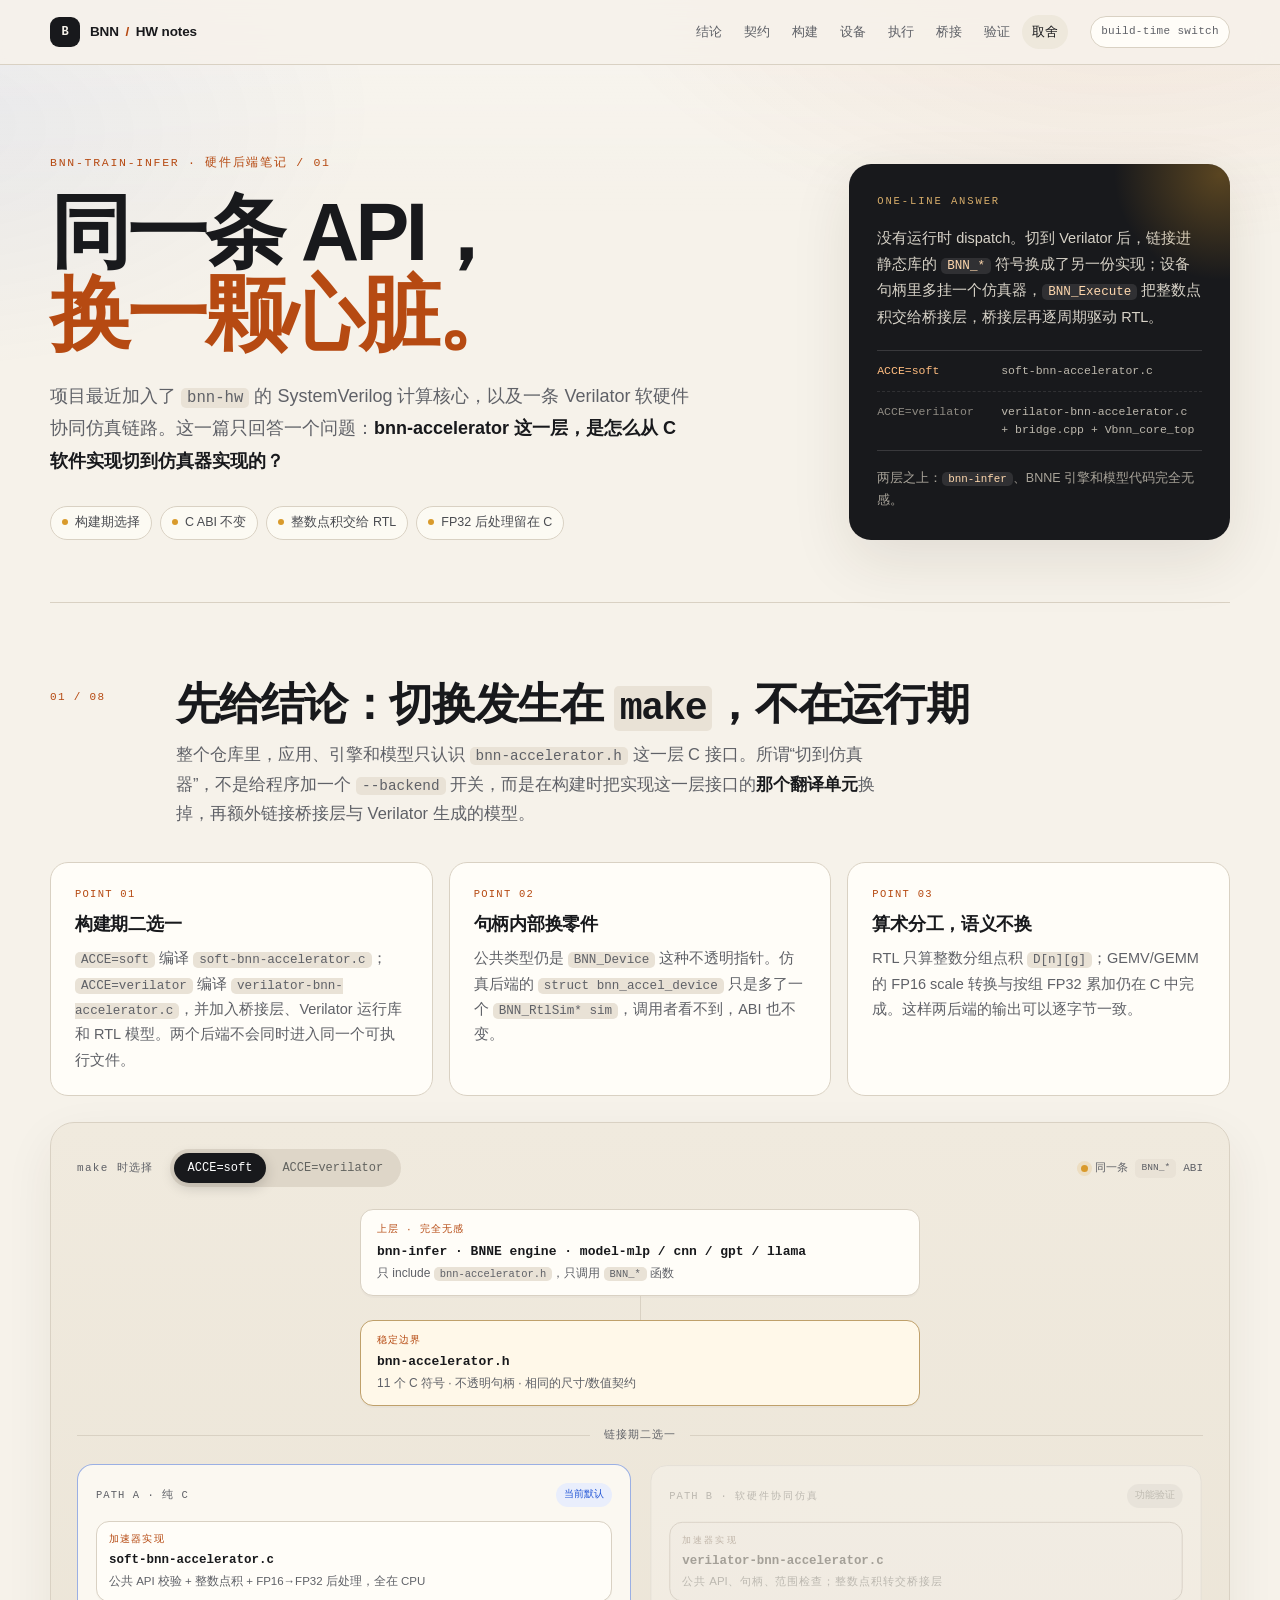
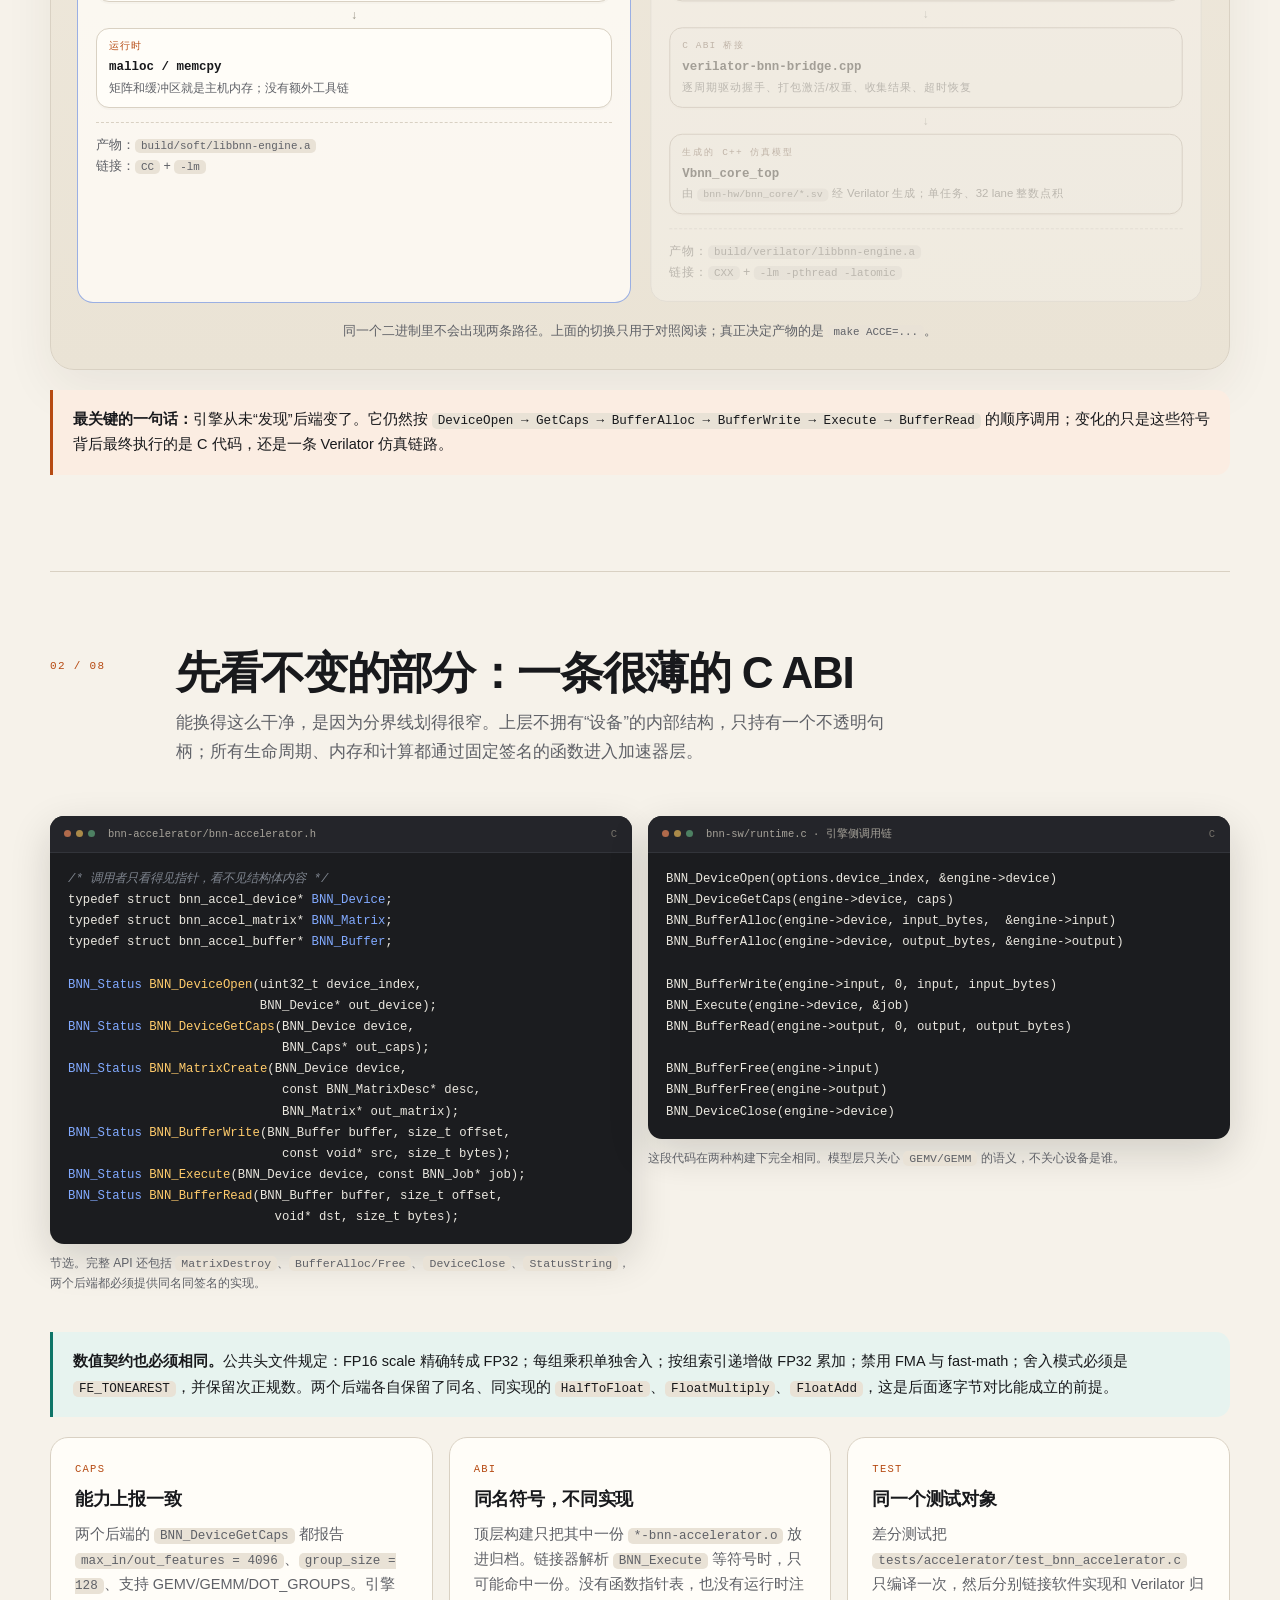
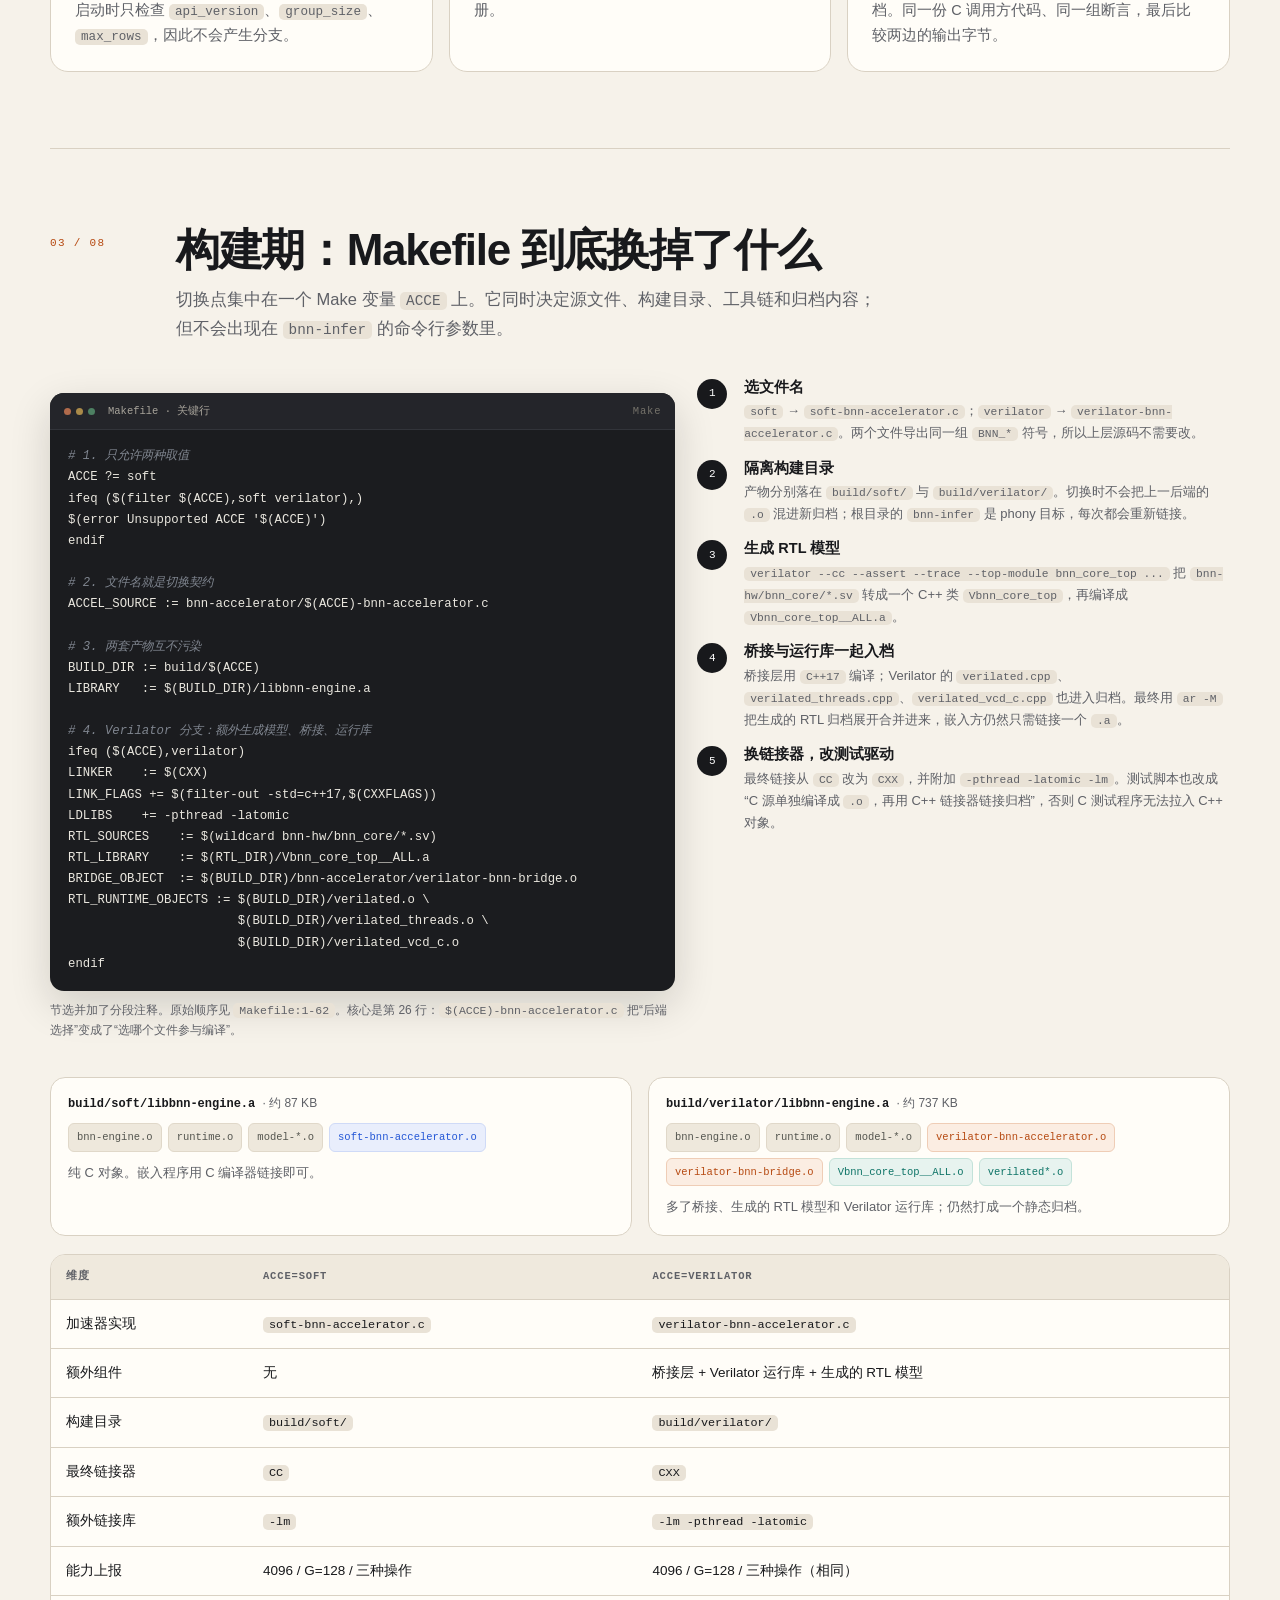
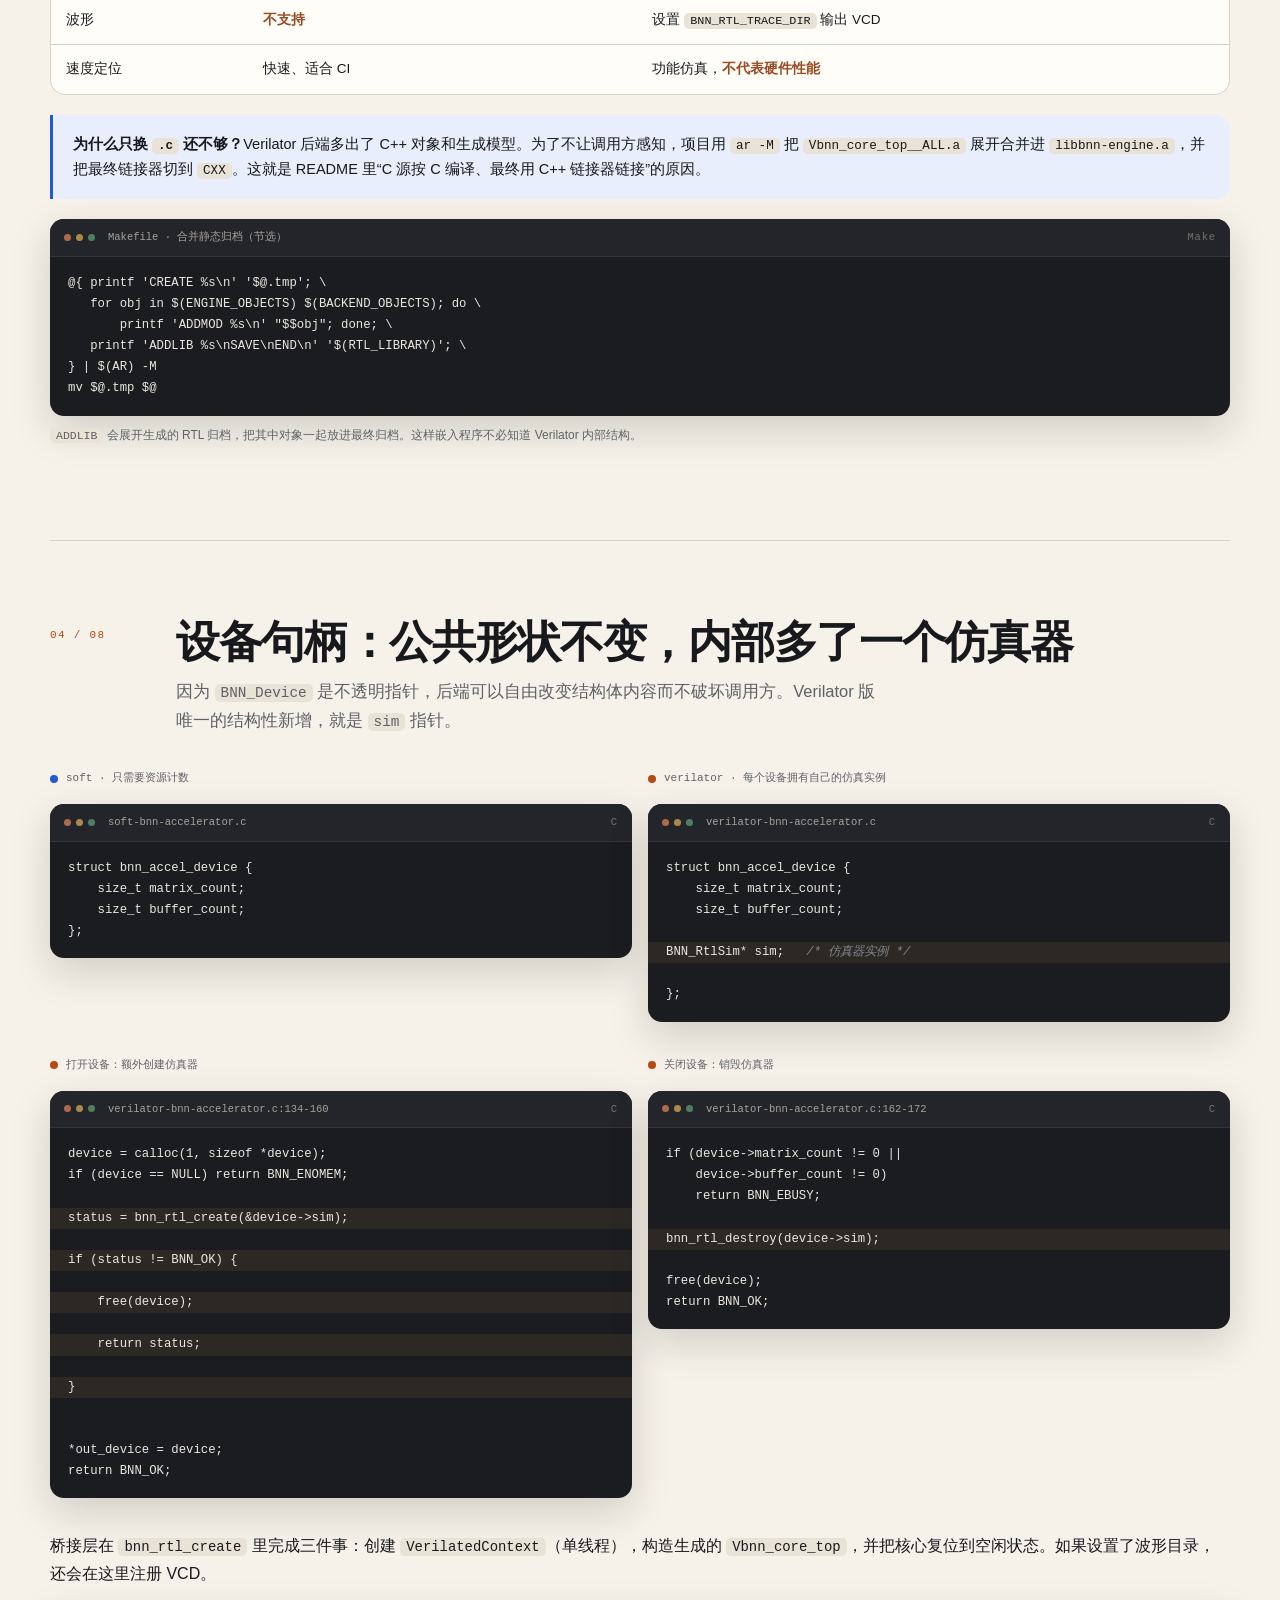
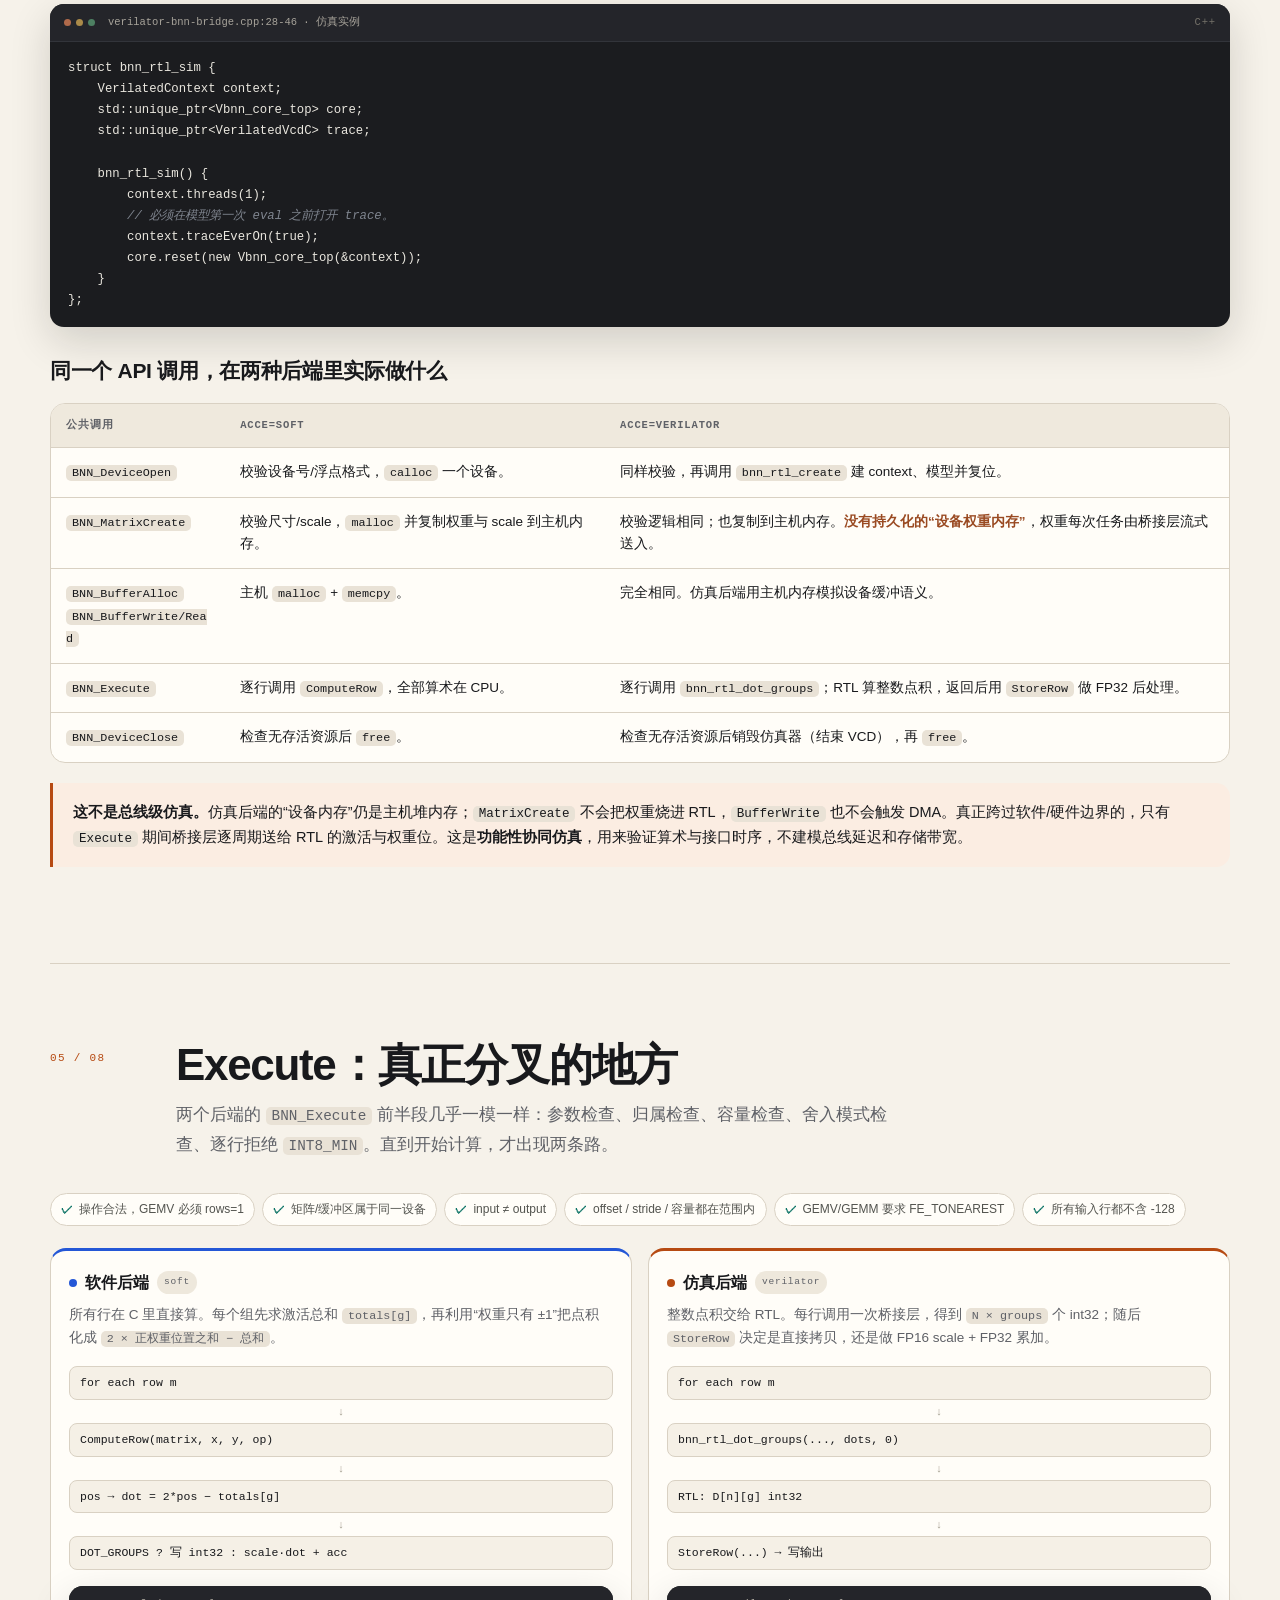
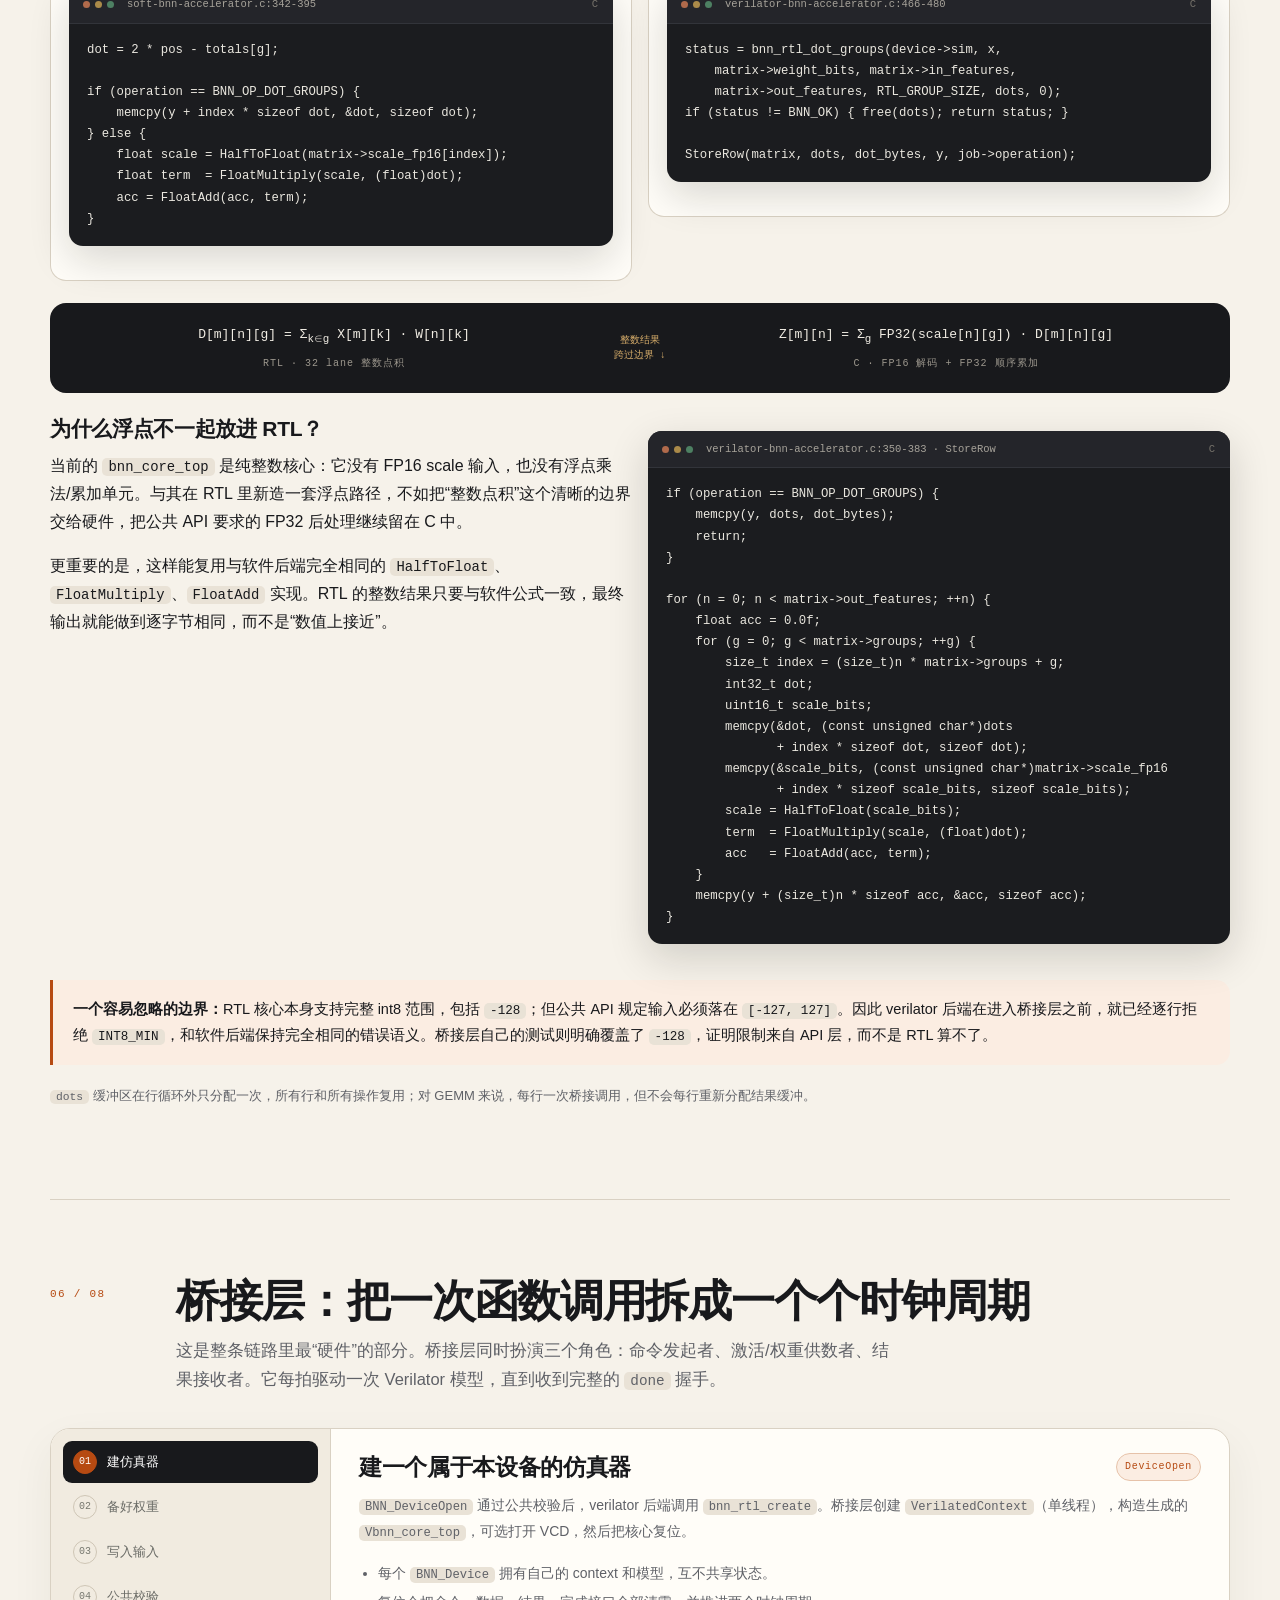
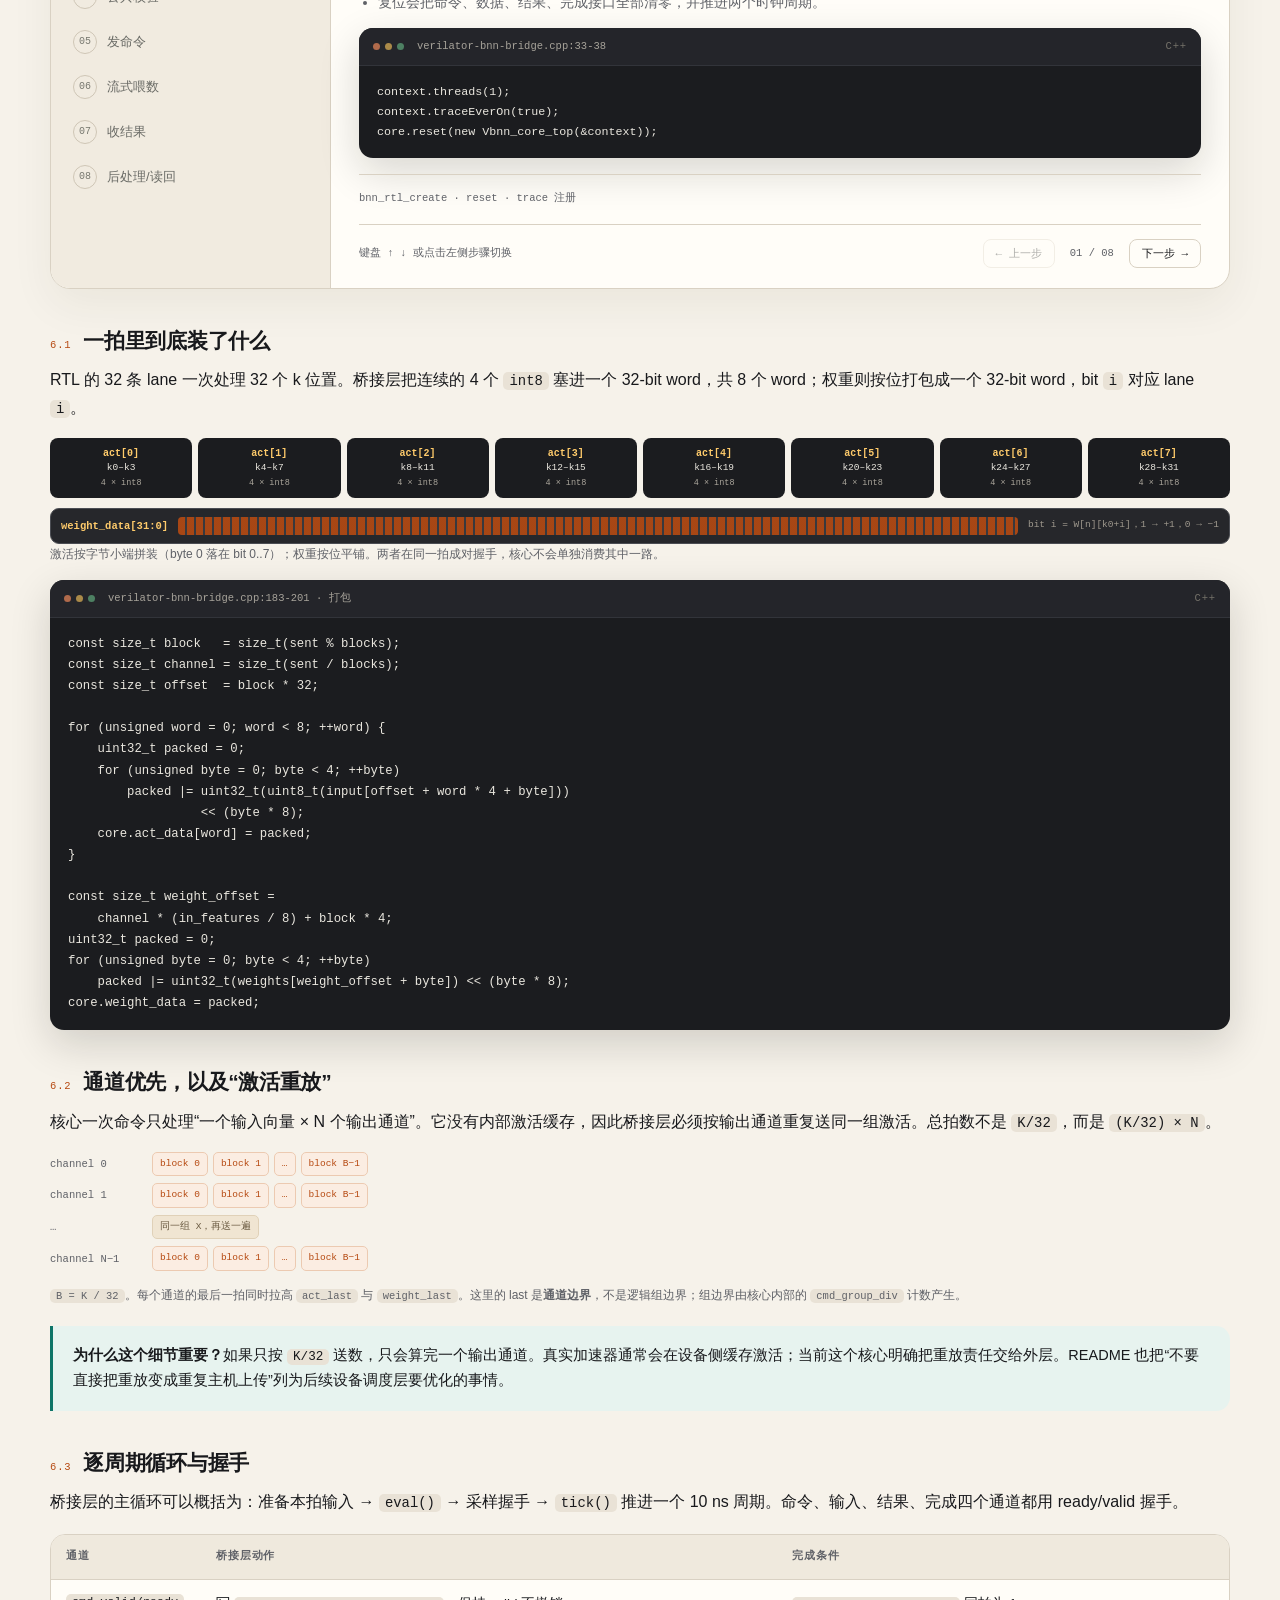
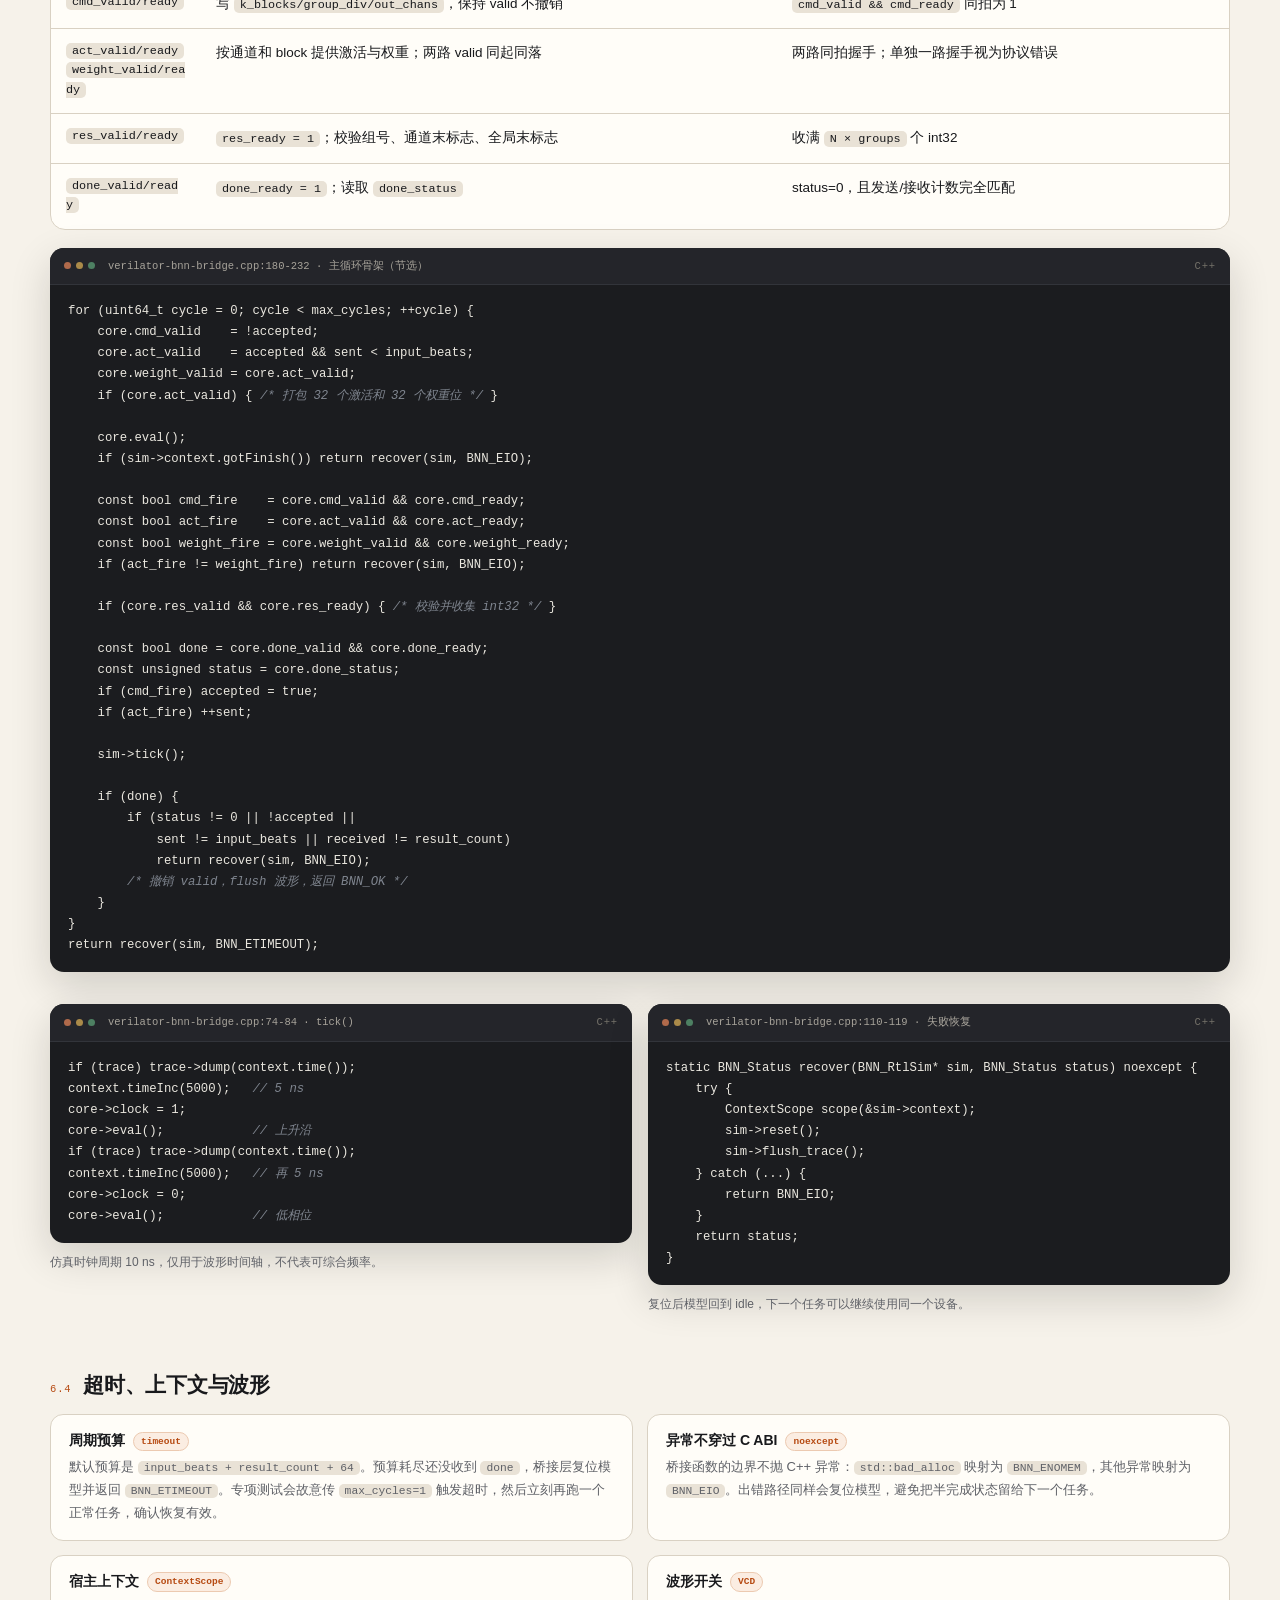
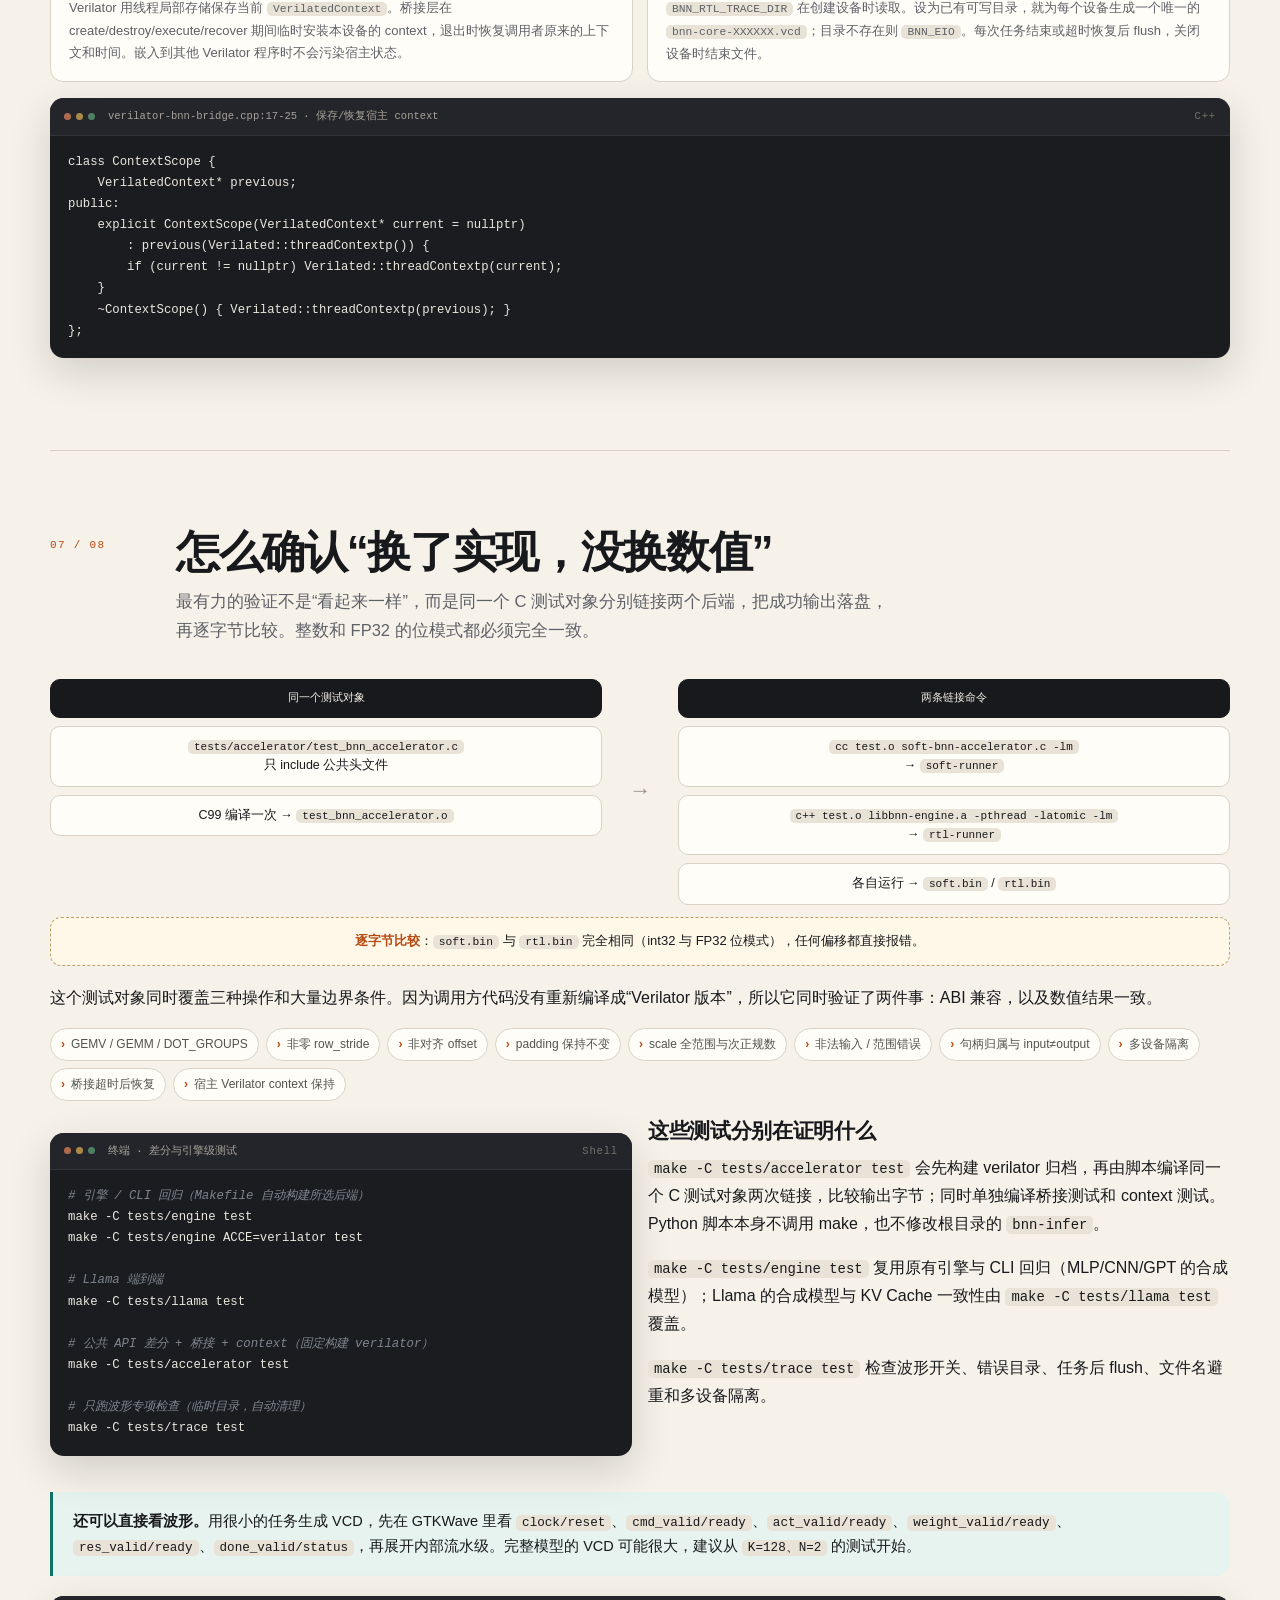
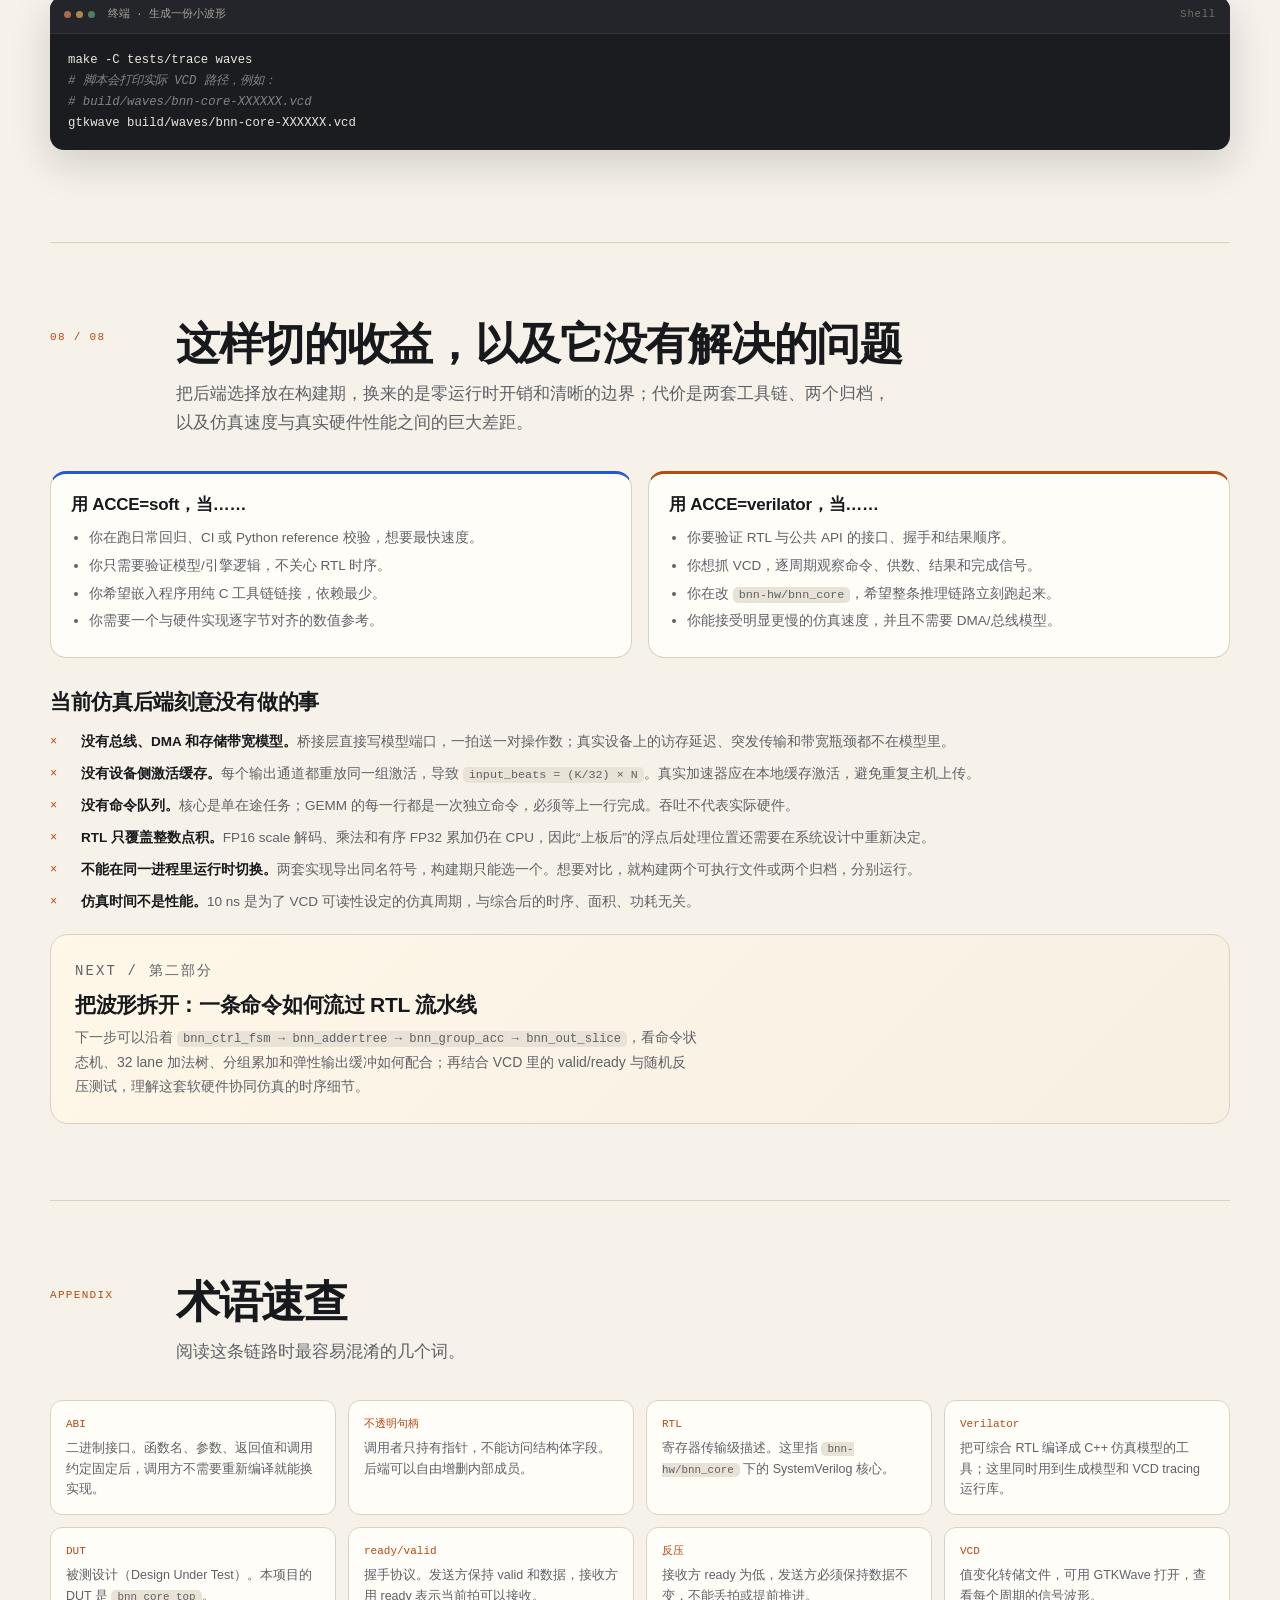
==== commit 45210eb6: "docs: 更新测试文档和 Makefile 结构，拆分测试分类" ====
--- a/doc/accelerator-backend-switch.html
+++ b/doc/accelerator-backend-switch.html
@@ -802,7 +802,7 @@
     <article class="card">
       <div class="card-num">TEST</div>
       <h3>同一个测试对象</h3>
-      <p>差分测试把 <code>tests/test_bnn_accelerator.c</code> 只编译一次，然后分别链接软件实现和 Verilator 归档。同一份 C 调用方代码、同一组断言，最后比较两边的输出字节。</p>
+      <p>差分测试把 <code>tests/accelerator/test_bnn_accelerator.c</code> 只编译一次，然后分别链接软件实现和 Verilator 归档。同一份 C 调用方代码、同一组断言，最后比较两边的输出字节。</p>
     </article>
   </div>
 </section>
@@ -1559,7 +1559,7 @@
   <div class="diff-diagram">
     <div class="diff-col">
       <div class="diff-node head">同一个测试对象</div>
-      <div class="diff-node"><code>tests/test_bnn_accelerator.c</code><br>只 include 公共头文件</div>
+      <div class="diff-node"><code>tests/accelerator/test_bnn_accelerator.c</code><br>只 include 公共头文件</div>
       <div class="diff-node">C99 编译一次 → <code>test_bnn_accelerator.o</code></div>
     </div>
     <div class="diff-arrow" aria-hidden="true">→</div>
@@ -1590,24 +1590,24 @@
   <div class="grid-2" style="align-items:start">
     <div class="codeblock">
       <div class="code-bar"><span class="lights"><i></i><i></i><i></i></span><span class="path">终端 · 差分与引擎级测试</span><span class="lang">Shell</span></div>
-<pre><code><span class="c-com"># 构建两种后端</span>
-make ACCE=soft -j2
-make ACCE=verilator -j2
-
-<span class="c-com"># 公共 API 差分 + 桥接 + context 测试</span>
-make ACCE=verilator test-accelerator
-
-<span class="c-com"># 用同一套引擎/CLI 测试跑 Verilator 后端</span>
-make ACCE=verilator test
+<pre><code><span class="c-com"># 引擎 / CLI 回归（Makefile 自动构建所选后端）</span>
+make -C tests/engine test
+make -C tests/engine ACCE=verilator test
+
+<span class="c-com"># Llama 端到端</span>
+make -C tests/llama test
+
+<span class="c-com"># 公共 API 差分 + 桥接 + context（固定构建 verilator）</span>
+make -C tests/accelerator test
 
 <span class="c-com"># 只跑波形专项检查（临时目录，自动清理）</span>
-make ACCE=verilator test-trace</code></pre>
+make -C tests/trace test</code></pre>
     </div>
     <div>
       <h3>这些测试分别在证明什么</h3>
-      <p><code>test-accelerator</code> 编译同一个 C 测试对象两次链接，比较输出字节；同时单独编译桥接测试和 context 测试。它不调用 make，也不修改根目录的 <code>bnn-infer</code>。</p>
-      <p><code>test</code> 复用原有引擎与 CLI 回归（MLP/CNN/GPT/Llama 的合成模型），验证整条推理链路在 RTL 后端下仍能通过 Python reference。</p>
-      <p><code>test-trace</code> 检查波形开关、错误目录、任务后 flush、文件名避重和多设备隔离。</p>
+      <p><code>make -C tests/accelerator test</code> 会先构建 verilator 归档，再由脚本编译同一个 C 测试对象两次链接，比较输出字节；同时单独编译桥接测试和 context 测试。Python 脚本本身不调用 make，也不修改根目录的 <code>bnn-infer</code>。</p>
+      <p><code>make -C tests/engine test</code> 复用原有引擎与 CLI 回归（MLP/CNN/GPT 的合成模型）；Llama 的合成模型与 KV Cache 一致性由 <code>make -C tests/llama test</code> 覆盖。</p>
+      <p><code>make -C tests/trace test</code> 检查波形开关、错误目录、任务后 flush、文件名避重和多设备隔离。</p>
     </div>
   </div>
 
@@ -1617,7 +1617,7 @@
 
   <div class="codeblock">
     <div class="code-bar"><span class="lights"><i></i><i></i><i></i></span><span class="path">终端 · 生成一份小波形</span><span class="lang">Shell</span></div>
-<pre><code>python3 tests/test_verilator_trace.py --output-dir build/waves
+<pre><code>make -C tests/trace waves
 <span class="c-com"># 脚本会打印实际 VCD 路径，例如：</span>
 <span class="c-com"># build/waves/bnn-core-XXXXXX.vcd</span>
 gtkwave build/waves/bnn-core-XXXXXX.vcd</code></pre>
@@ -1706,7 +1706,7 @@
         <li>bnn-accelerator/verilator-bnn-accelerator.c</li>
         <li>bnn-accelerator/verilator-bnn-bridge.{h,cpp}</li>
         <li>bnn-hw/bnn_core/*.sv · bnn-hw/README.md</li>
-        <li>Makefile · tests/test_accelerator.py · tests/test_verilator_*.cpp</li>
+        <li>Makefile · tests/accelerator/test_accelerator.py · tests/accelerator/test_verilator_*.cpp</li>
       </ul>
     </div>
     <div>
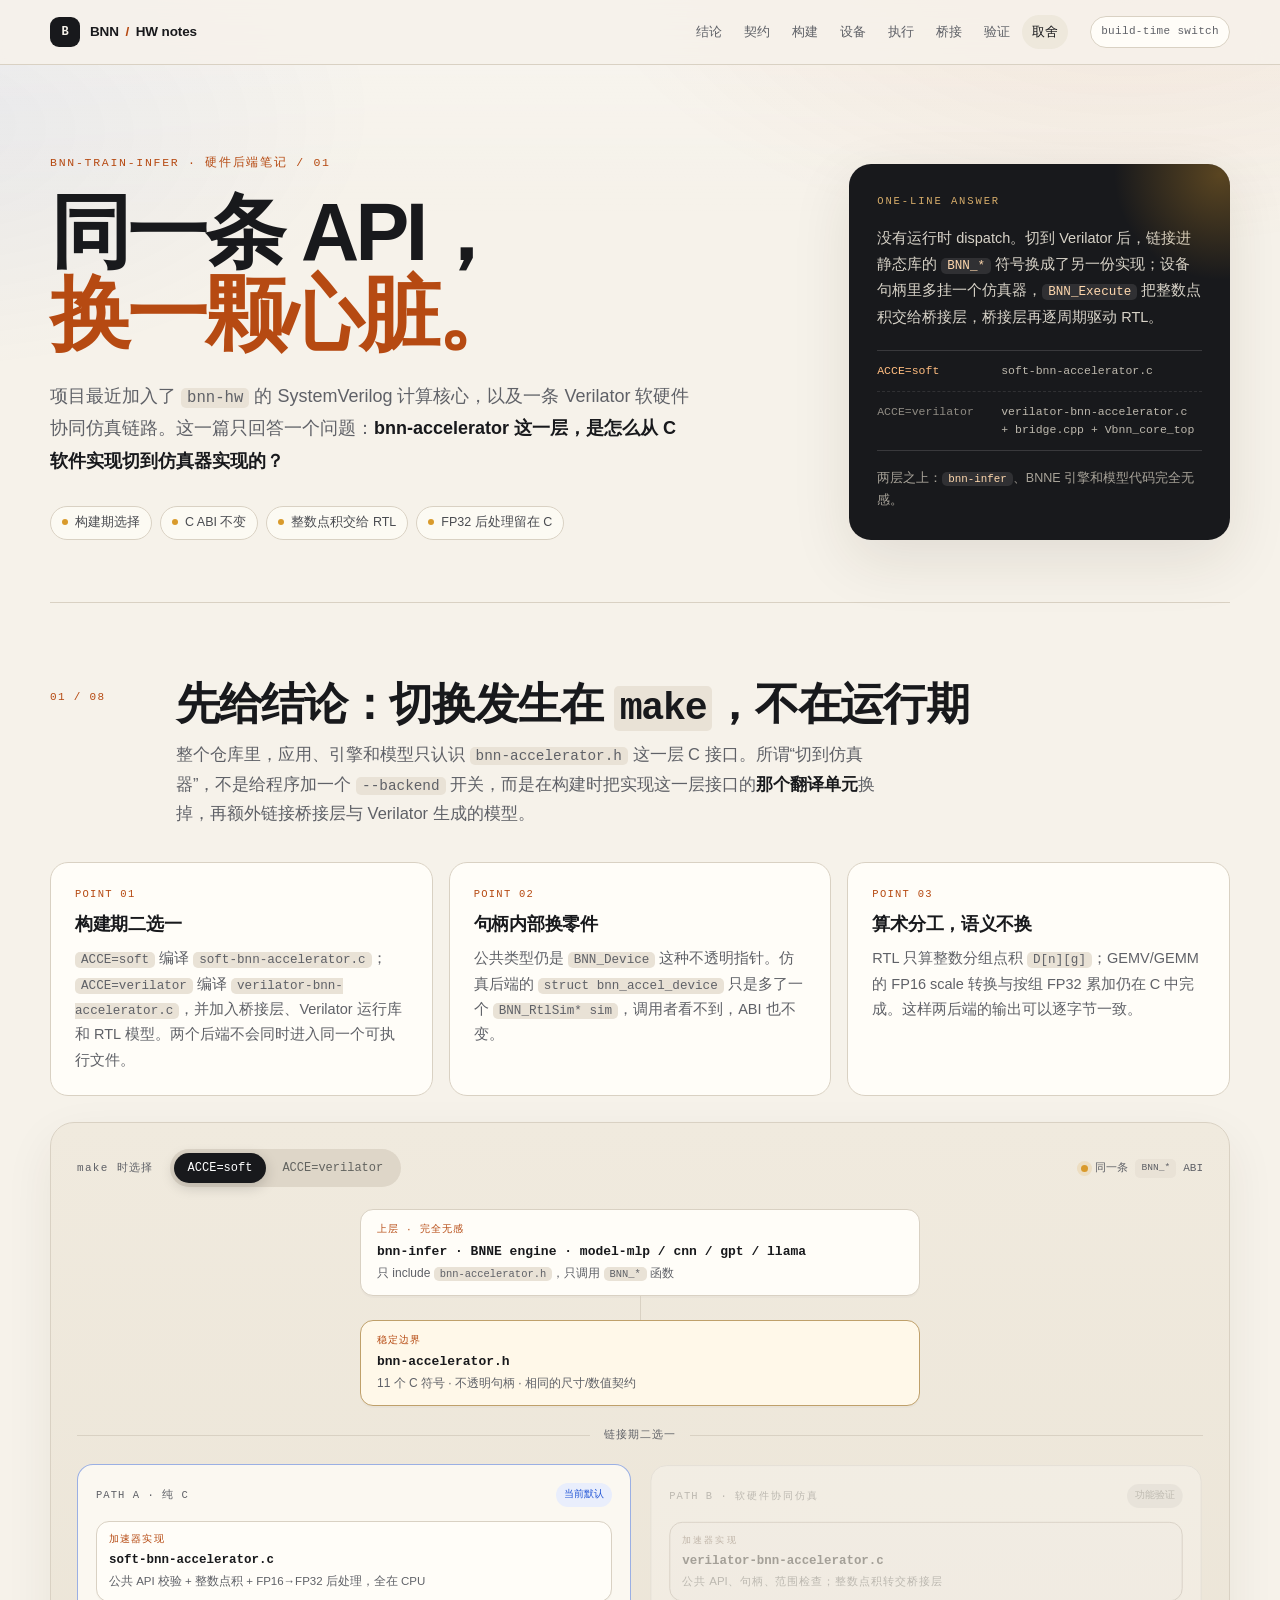
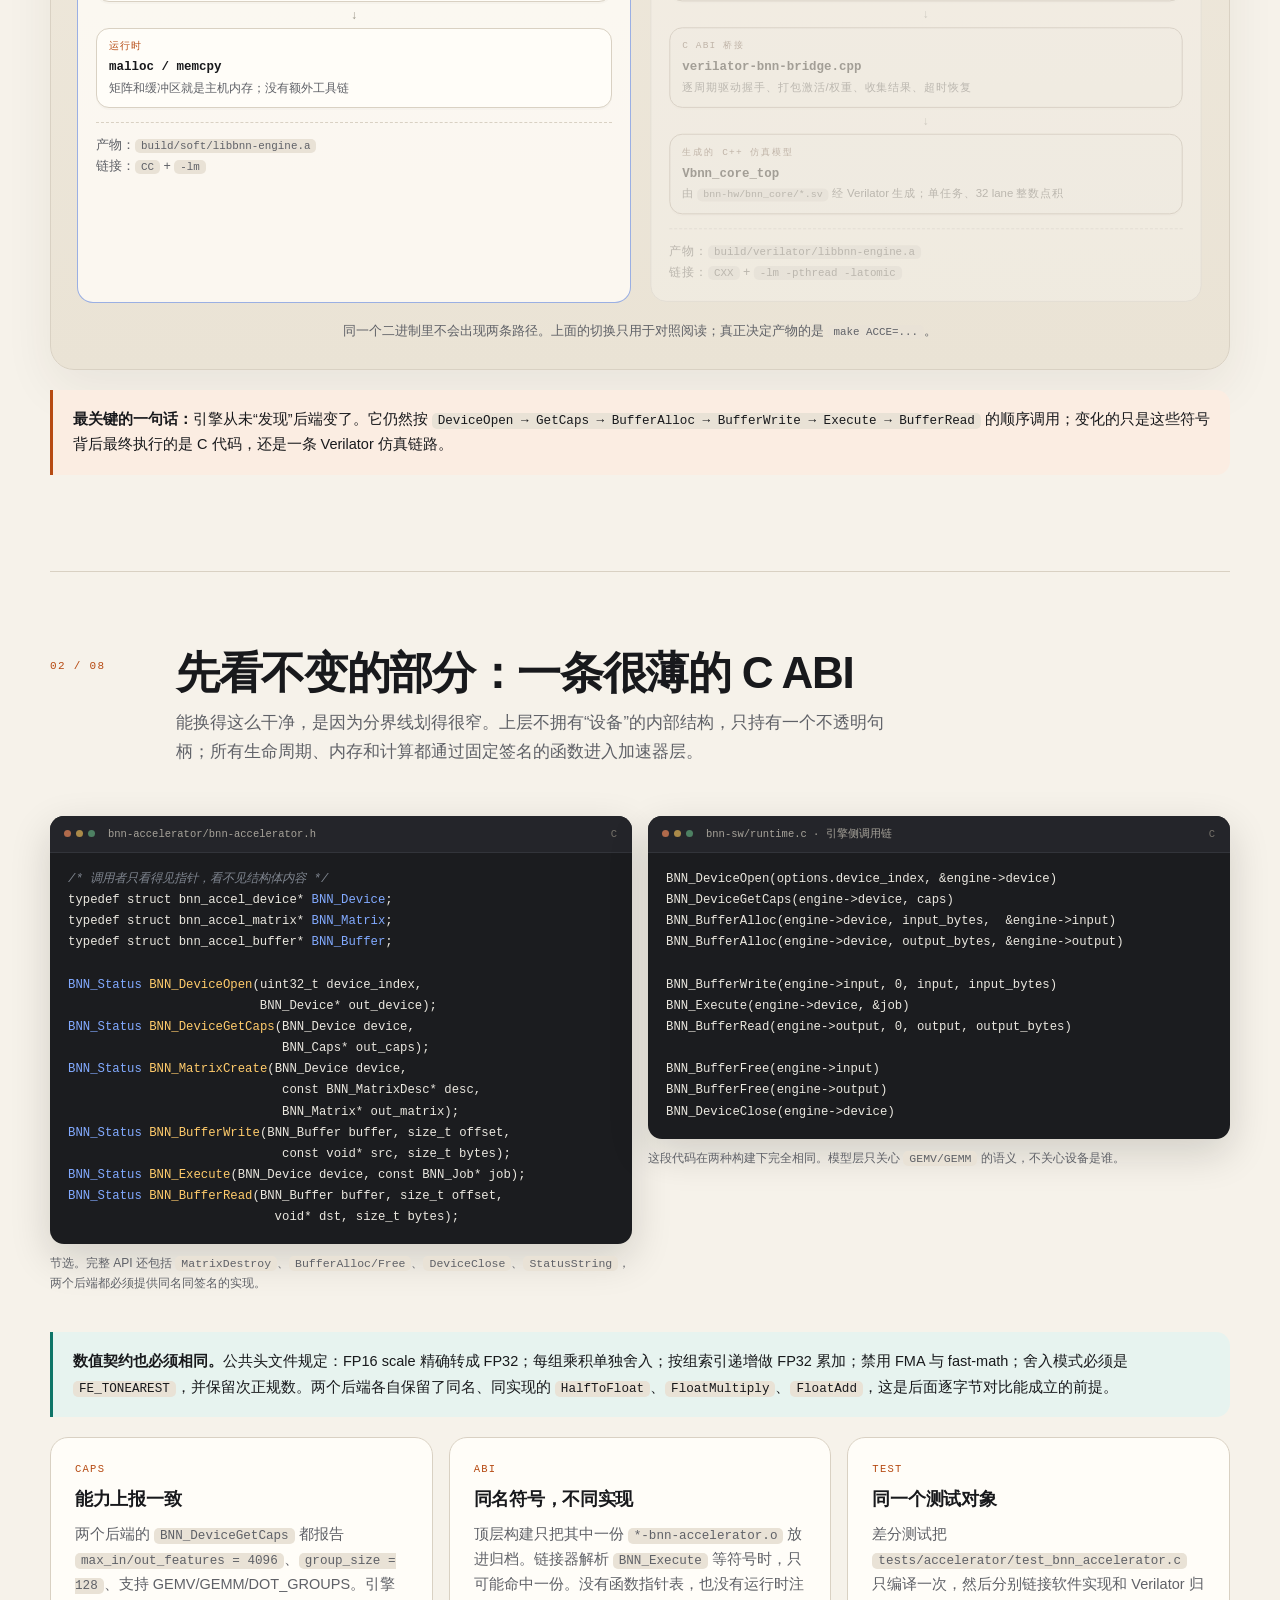
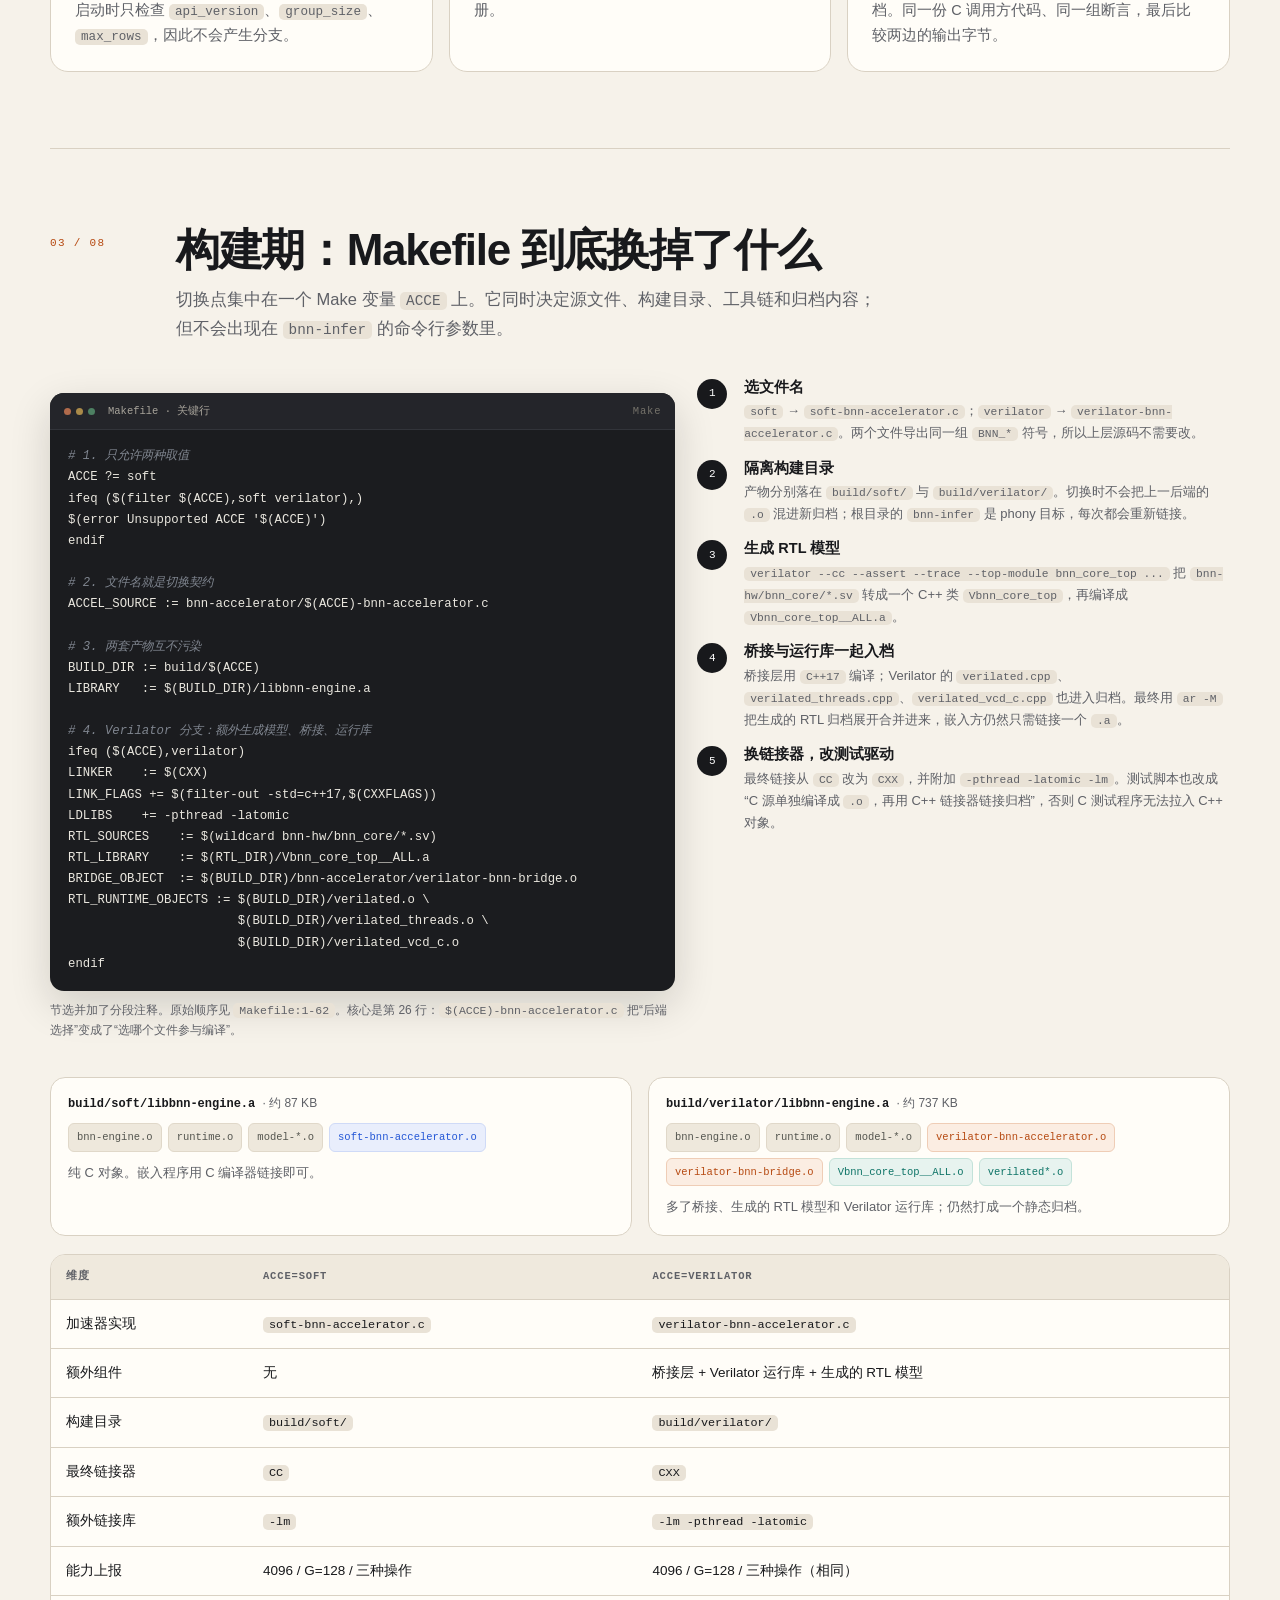
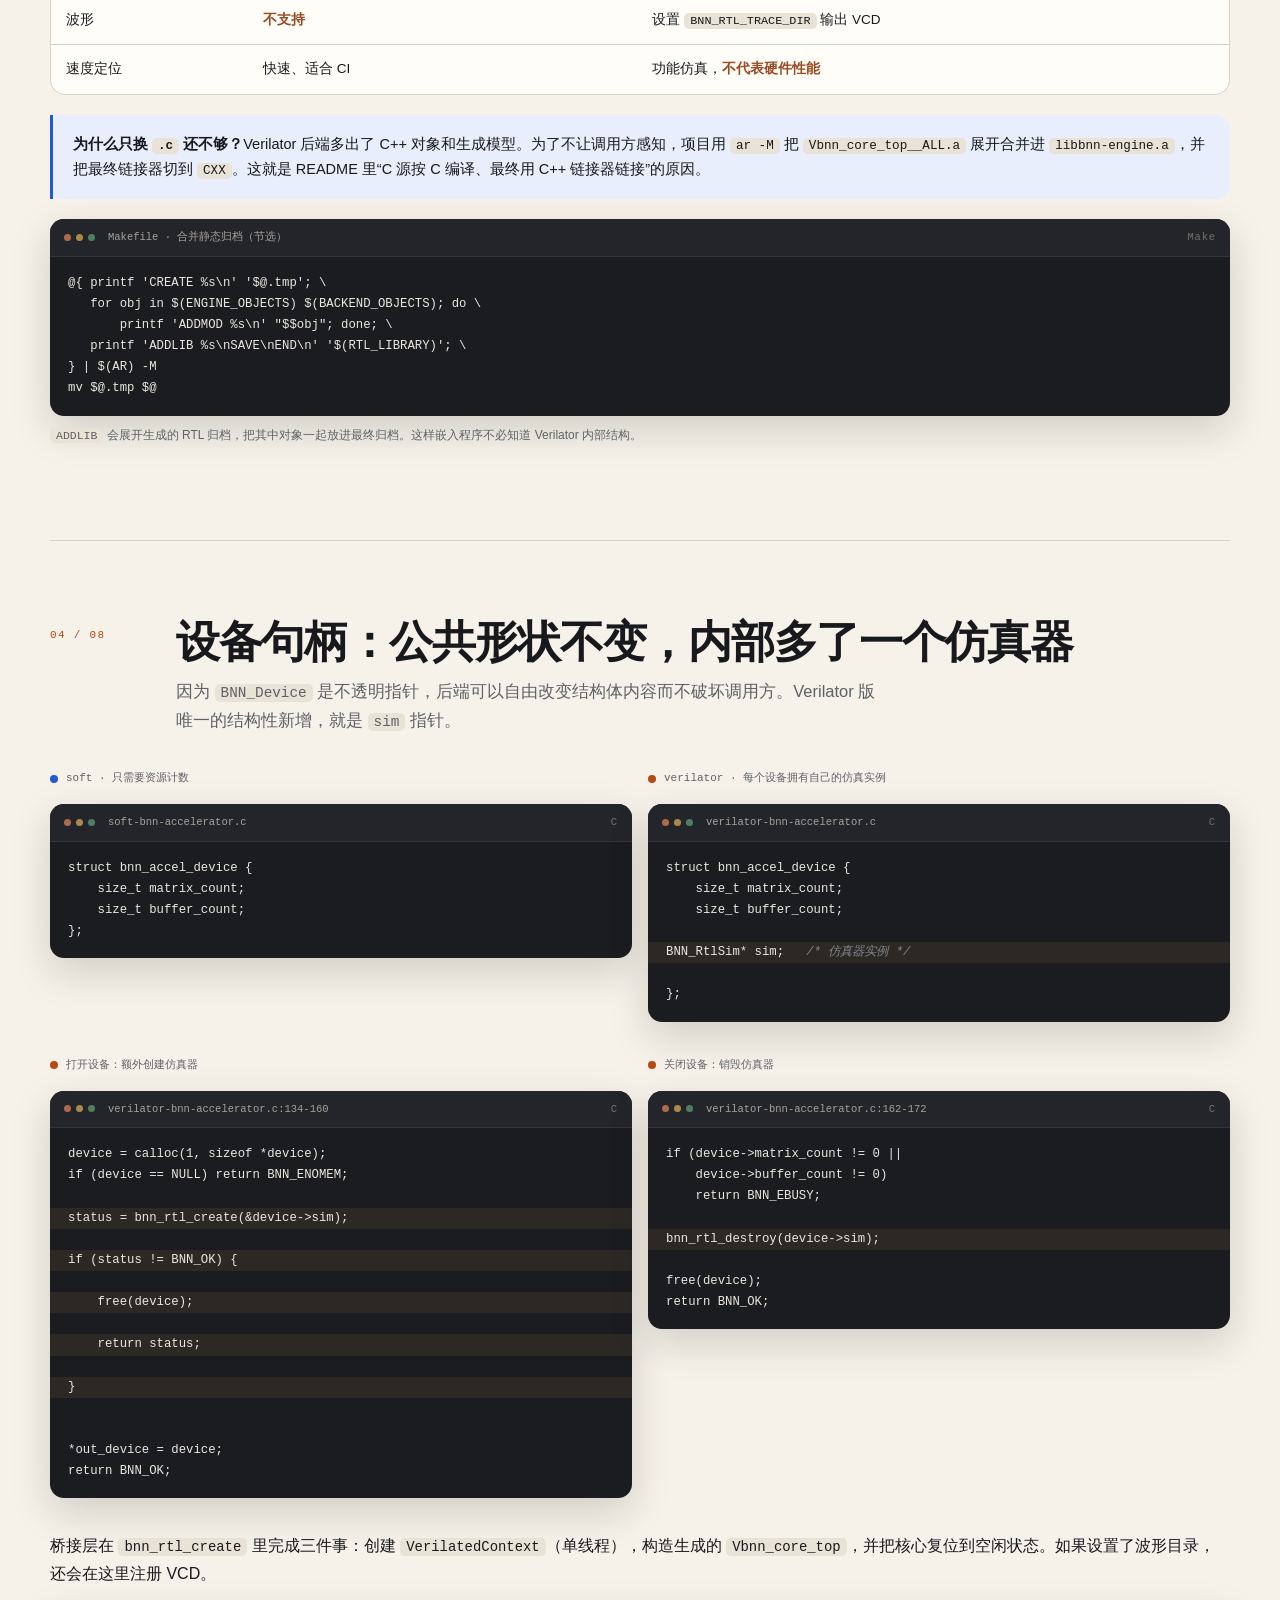
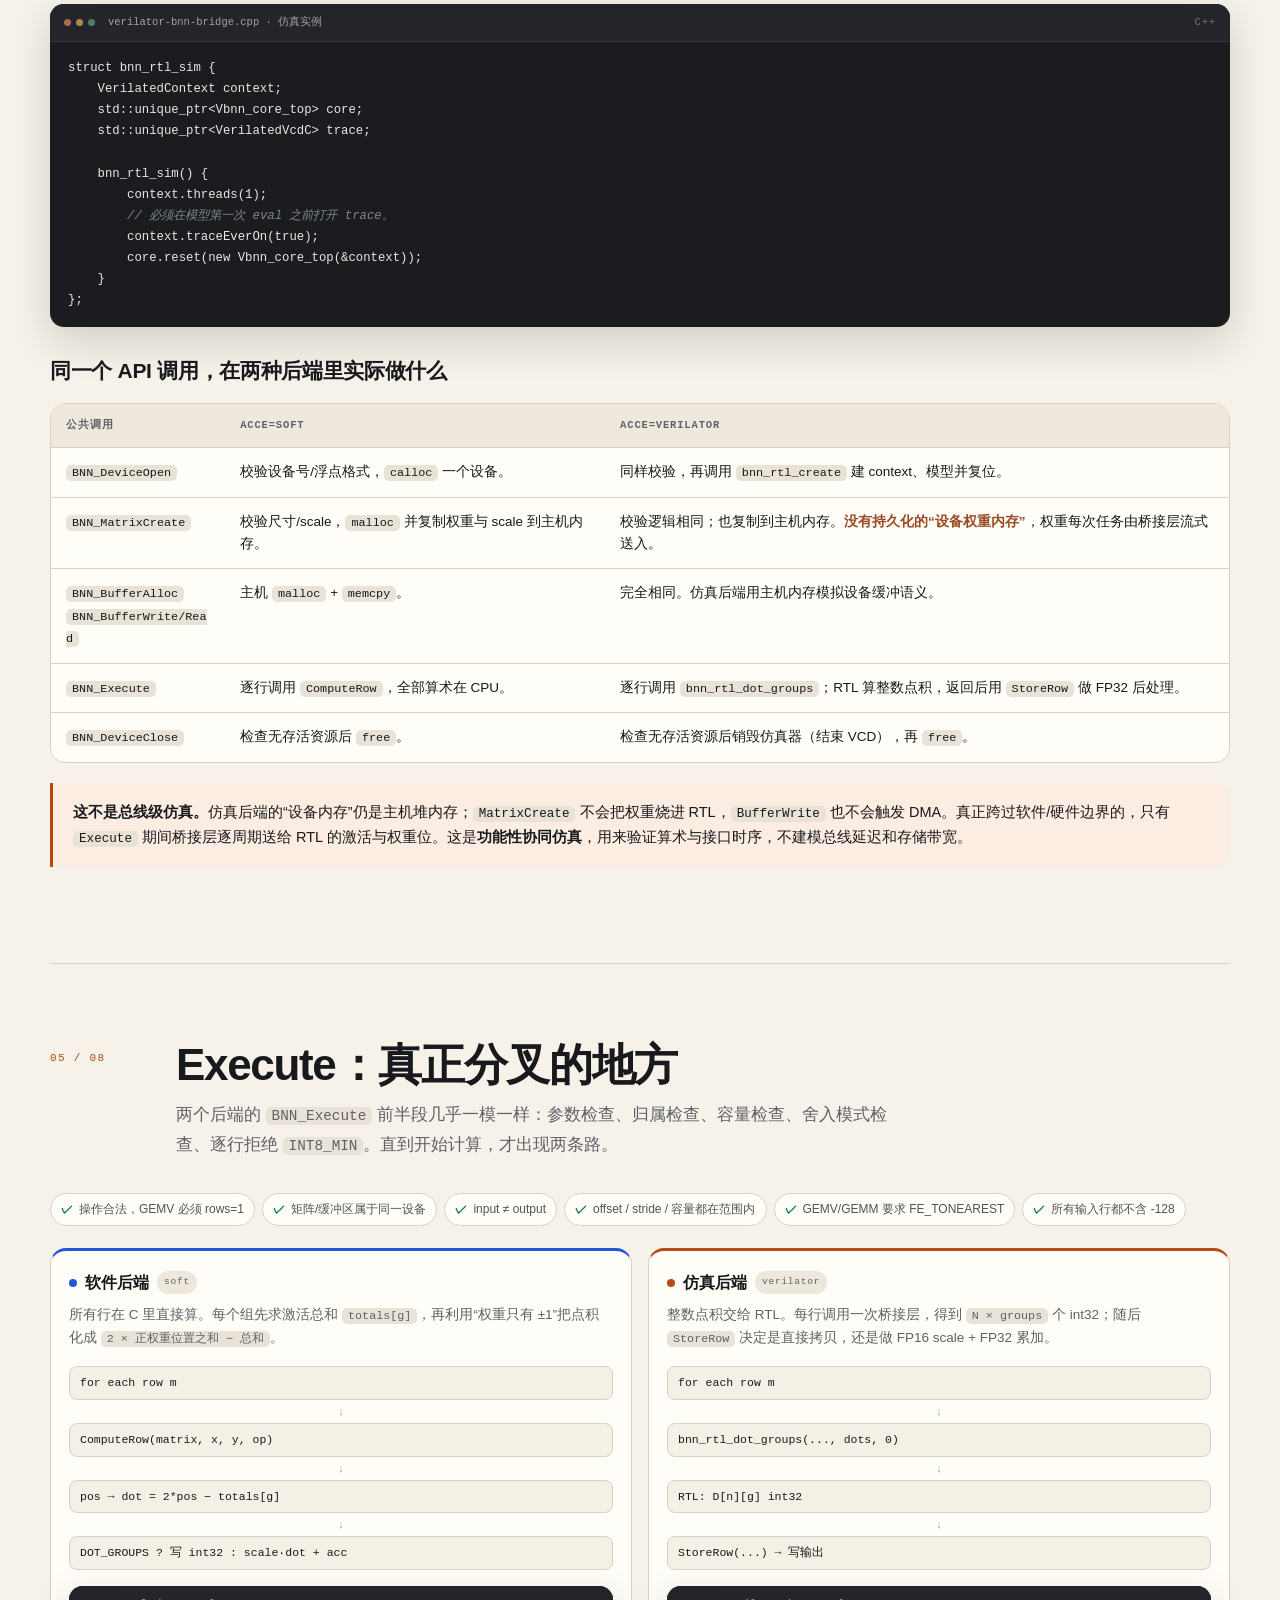
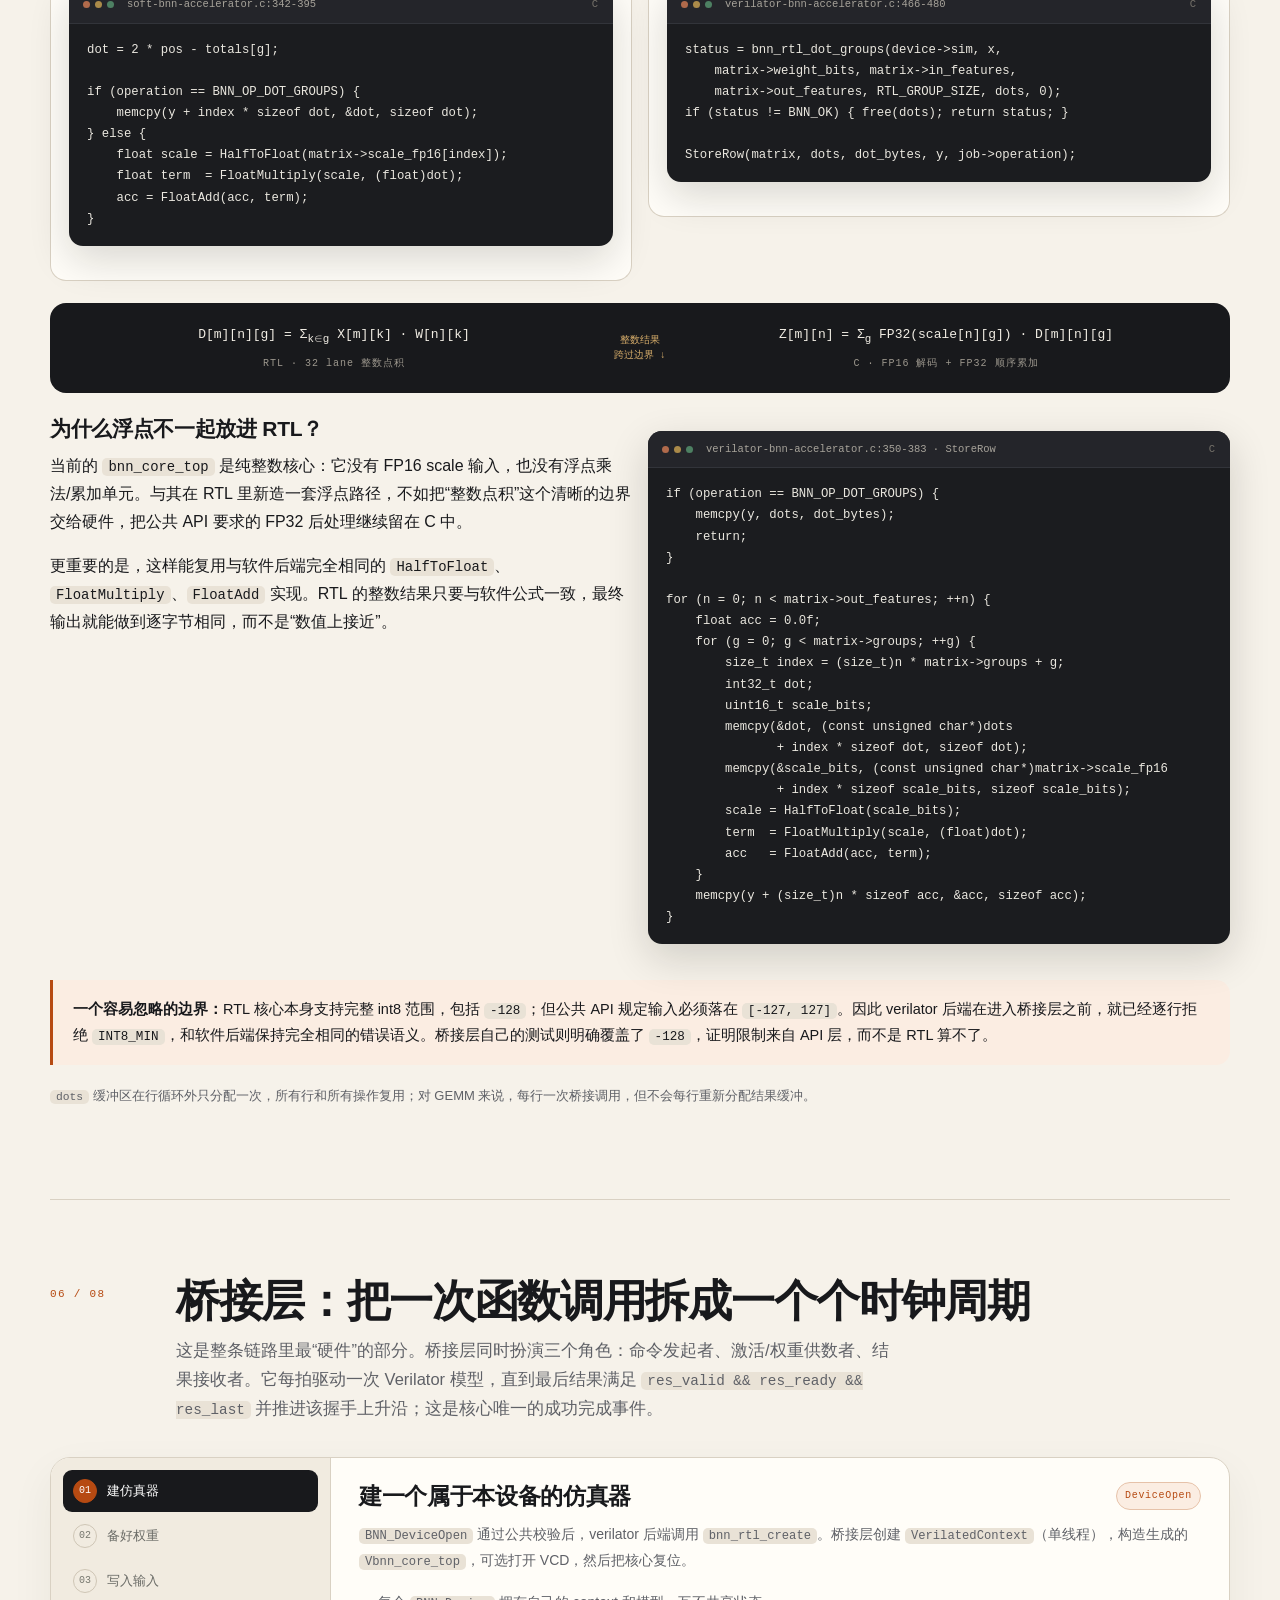
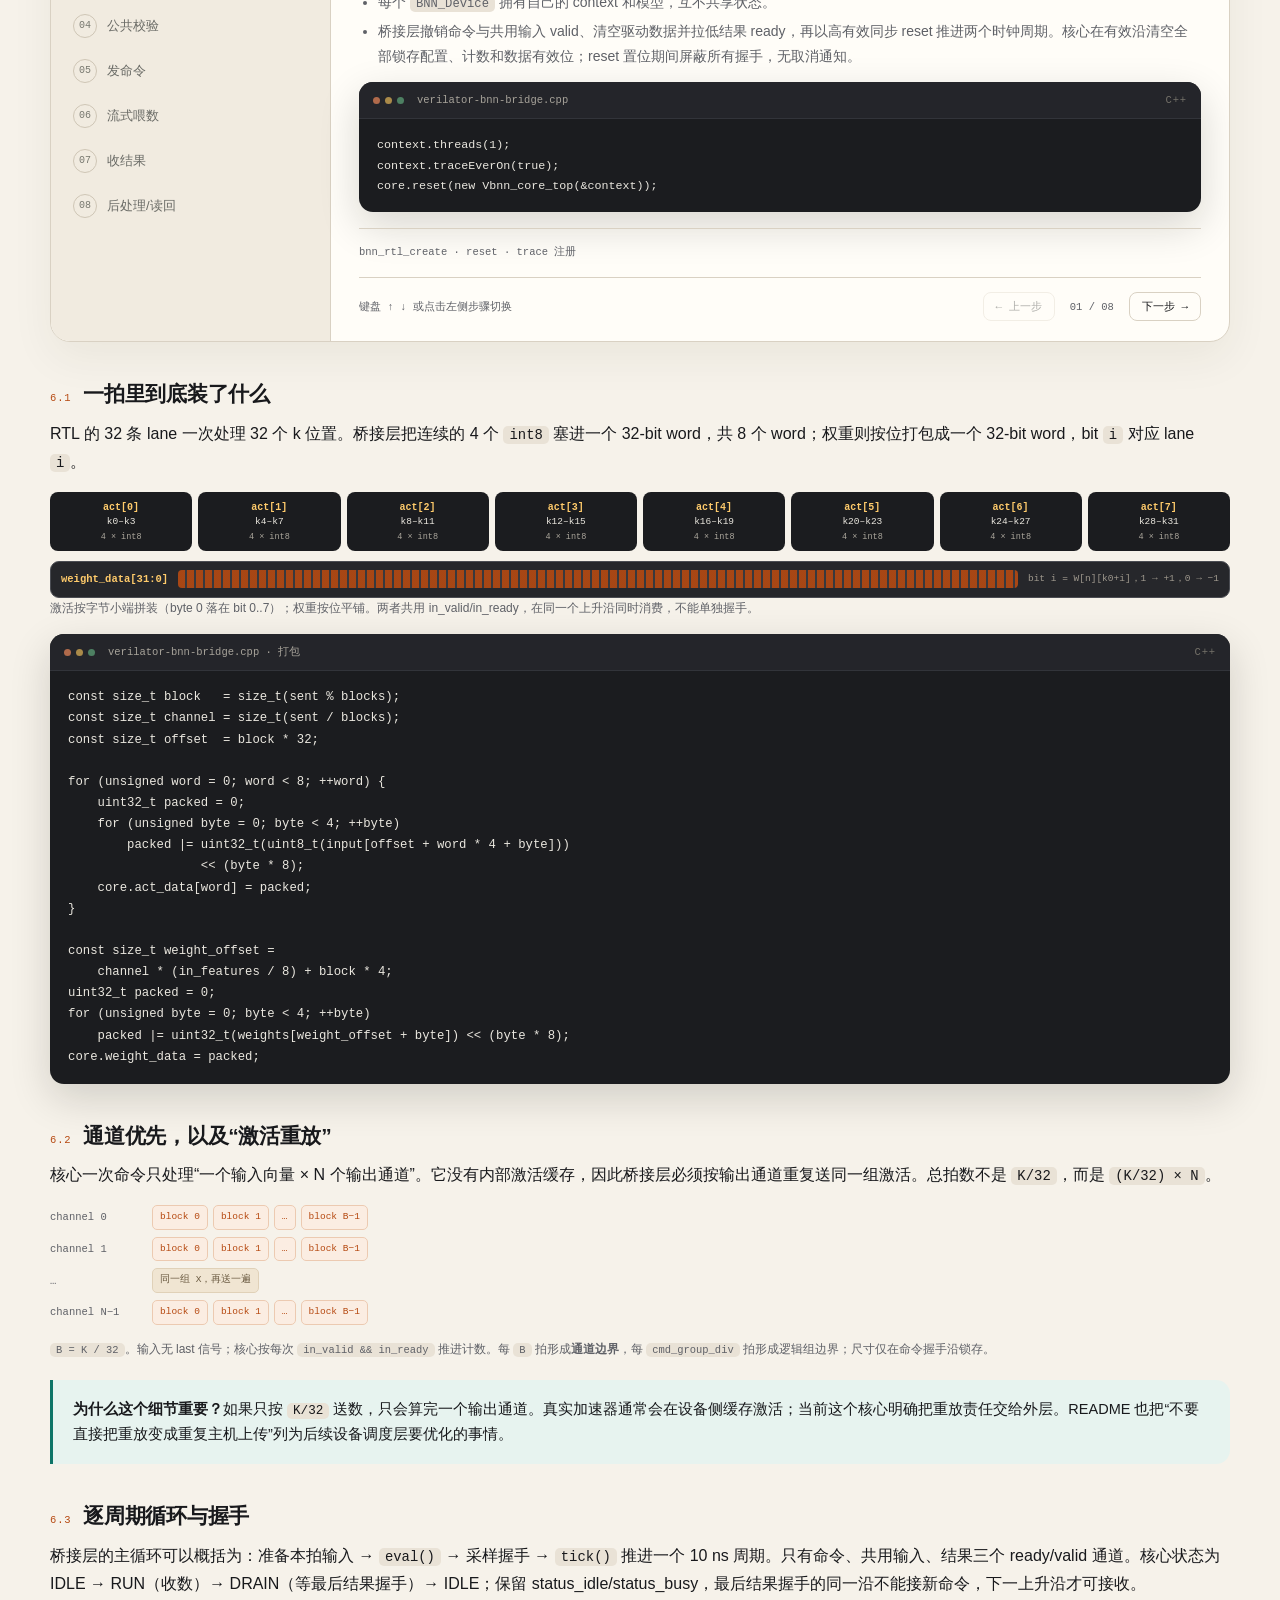
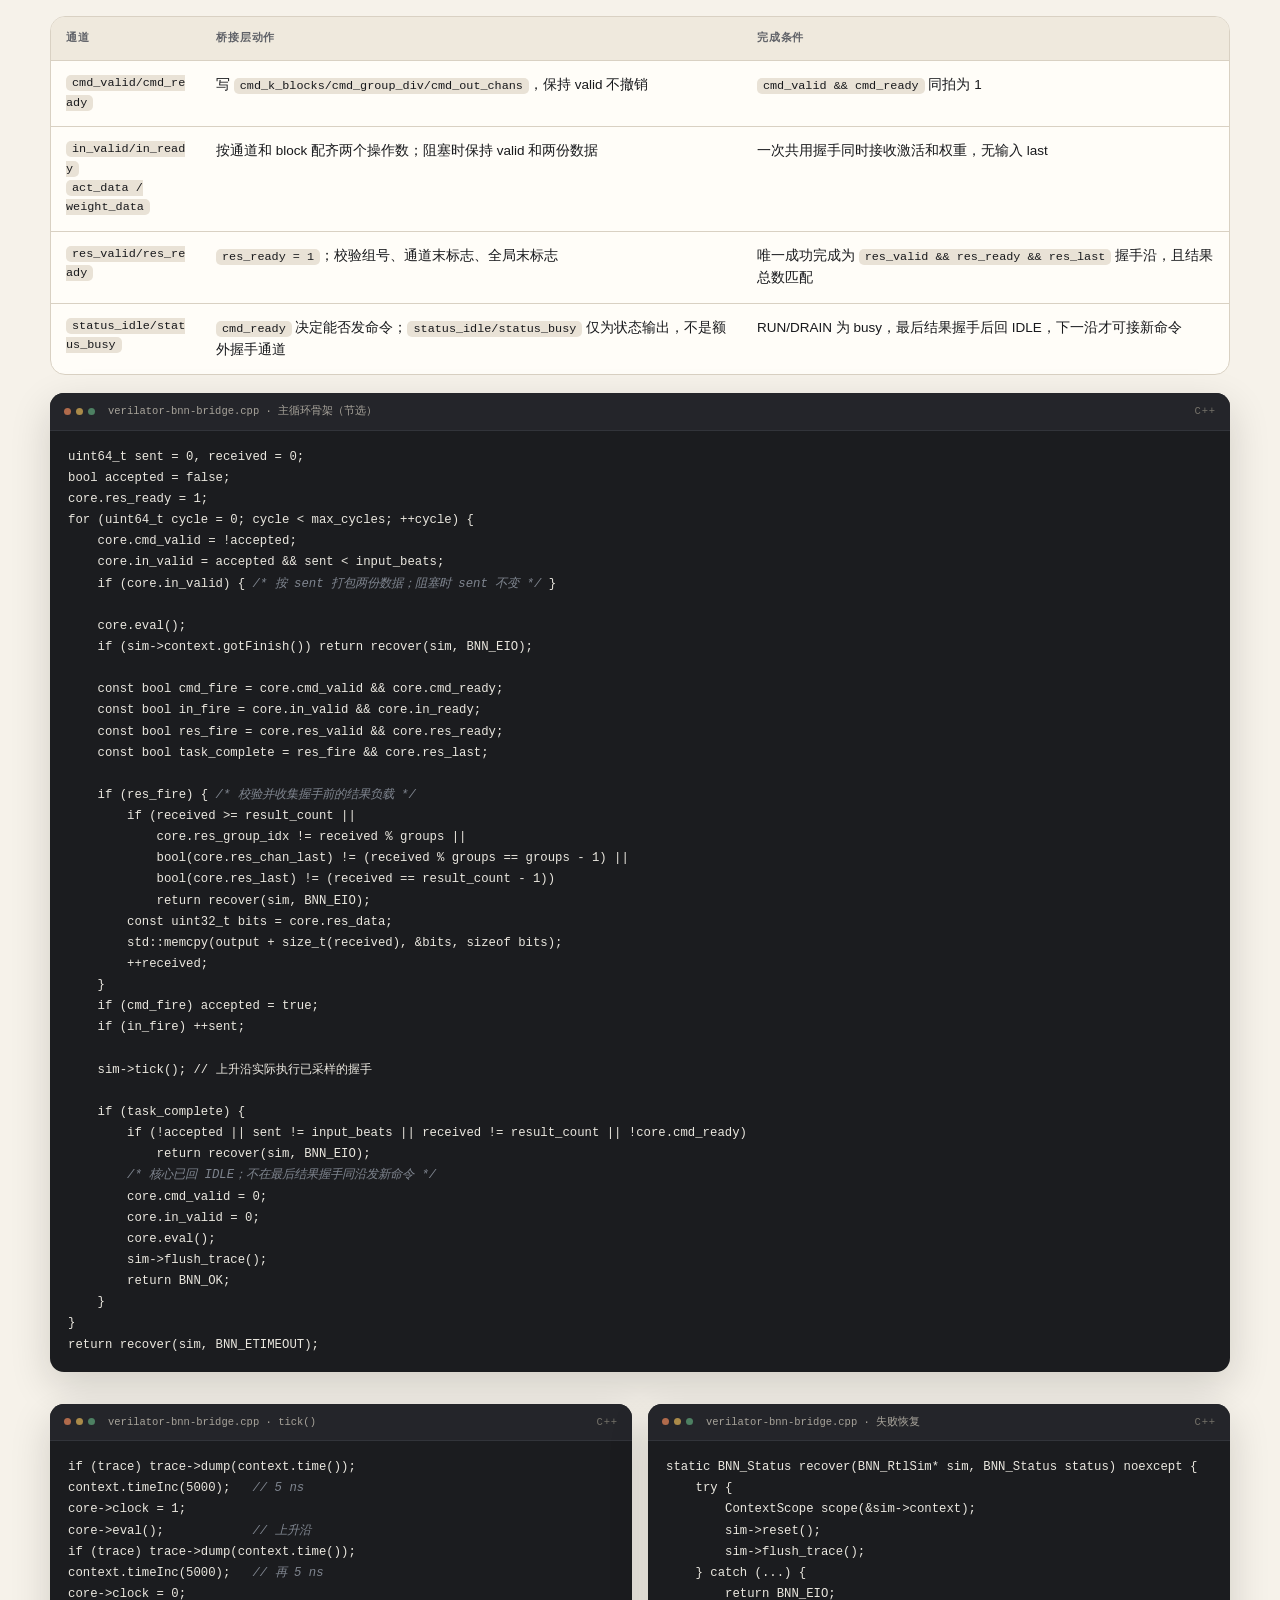
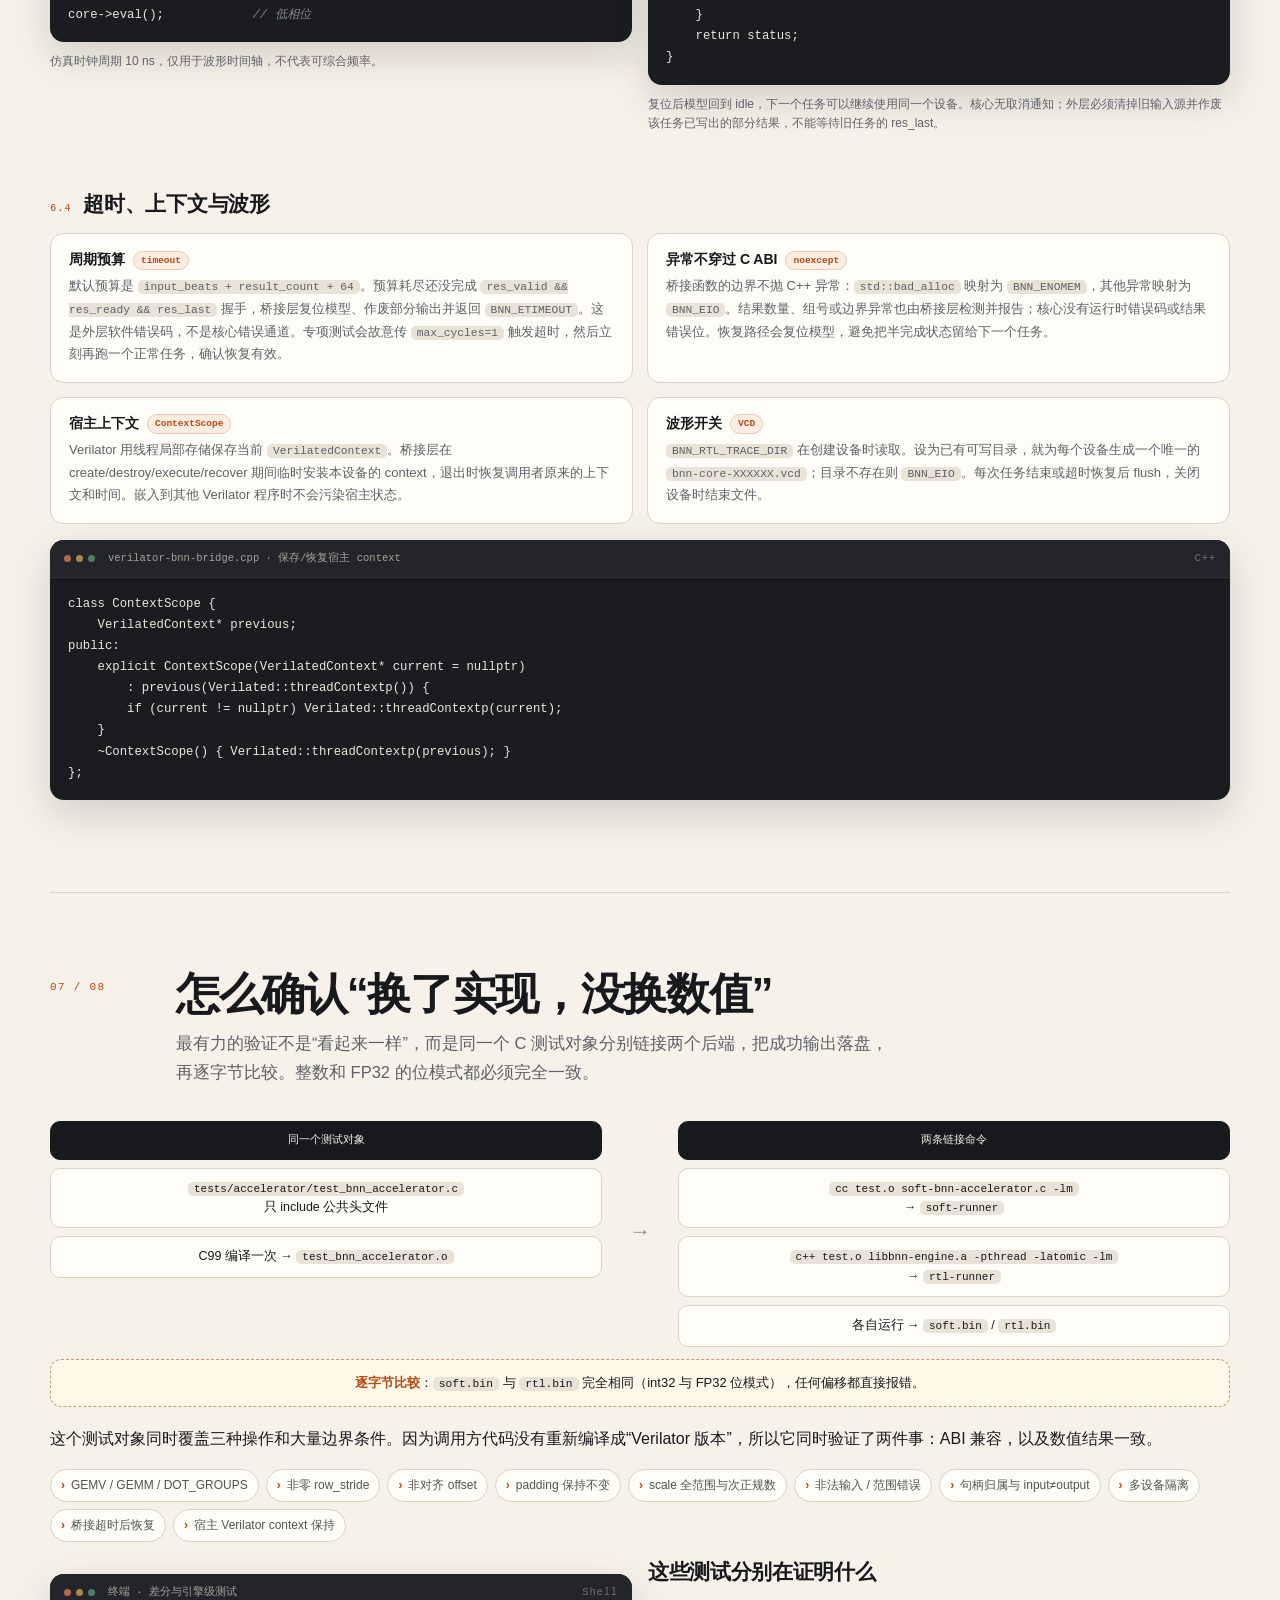
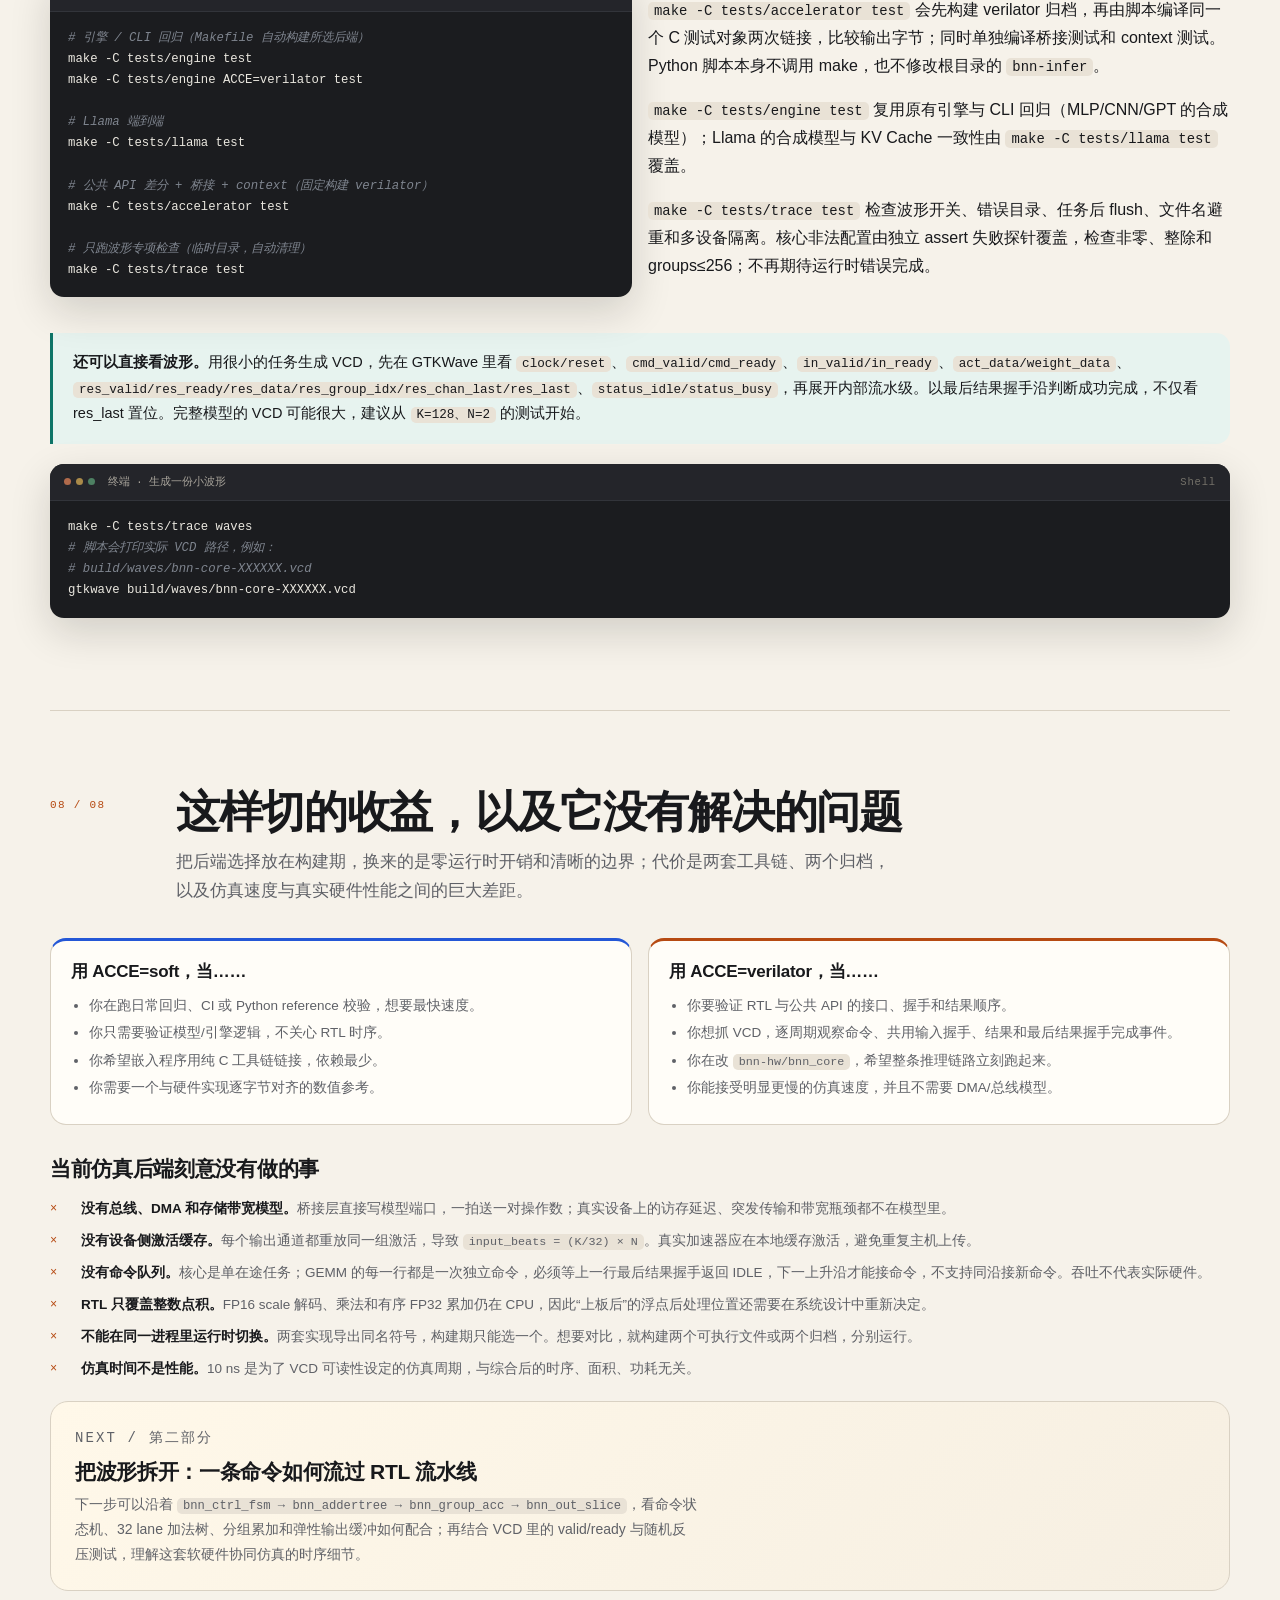
==== commit 01b7e7e2: "refactor(hw): 重构 BNN 计算核心握手与完成协议 - 激活/权重改为共用 in_valid/in_ready，移除独立 last、ctrl_abort 与 done 通道 - 以 re" ====
--- a/doc/accelerator-backend-switch.html
+++ b/doc/accelerator-backend-switch.html
@@ -1017,7 +1017,7 @@
   <p style="margin-top:18px">桥接层在 <code>bnn_rtl_create</code> 里完成三件事：创建 <code>VerilatedContext</code>（单线程），构造生成的 <code>Vbnn_core_top</code>，并把核心复位到空闲状态。如果设置了波形目录，还会在这里注册 VCD。</p>
 
   <div class="codeblock">
-    <div class="code-bar"><span class="lights"><i></i><i></i><i></i></span><span class="path">verilator-bnn-bridge.cpp:28-46 · 仿真实例</span><span class="lang">C++</span></div>
+    <div class="code-bar"><span class="lights"><i></i><i></i><i></i></span><span class="path">verilator-bnn-bridge.cpp · 仿真实例</span><span class="lang">C++</span></div>
 <pre><code>struct bnn_rtl_sim {
     VerilatedContext context;
     std::unique_ptr&lt;Vbnn_core_top&gt; core;
@@ -1194,7 +1194,7 @@
     <div class="section-index">06 / 08</div>
     <div>
       <h2>桥接层：把一次函数调用拆成一个个时钟周期</h2>
-      <p class="section-intro">这是整条链路里最“硬件”的部分。桥接层同时扮演三个角色：命令发起者、激活/权重供数者、结果接收者。它每拍驱动一次 Verilator 模型，直到收到完整的 <code>done</code> 握手。</p>
+      <p class="section-intro">这是整条链路里最“硬件”的部分。桥接层同时扮演三个角色：命令发起者、激活/权重供数者、结果接收者。它每拍驱动一次 Verilator 模型，直到最后结果满足 <code>res_valid &amp;&amp; res_ready &amp;&amp; res_last</code> 并推进该握手上升沿；这是核心唯一的成功完成事件。</p>
     </div>
   </div>
 
@@ -1215,9 +1215,9 @@
         <p><code>BNN_DeviceOpen</code> 通过公共校验后，verilator 后端调用 <code>bnn_rtl_create</code>。桥接层创建 <code>VerilatedContext</code>（单线程），构造生成的 <code>Vbnn_core_top</code>，可选打开 VCD，然后把核心复位。</p>
         <ul>
           <li>每个 <code>BNN_Device</code> 拥有自己的 context 和模型，互不共享状态。</li>
-          <li>复位会把命令、数据、结果、完成接口全部清零，并推进两个时钟周期。</li>
+          <li>桥接层撤销命令与共用输入 valid、清空驱动数据并拉低结果 ready，再以高有效同步 reset 推进两个时钟周期。核心在有效沿清空全部锁存配置、计数和数据有效位；reset 置位期间屏蔽所有握手，无取消通知。</li>
         </ul>
-        <div class="codeblock"><div class="code-bar"><span class="lights"><i></i><i></i><i></i></span><span class="path">verilator-bnn-bridge.cpp:33-38</span><span class="lang">C++</span></div>
+        <div class="codeblock"><div class="code-bar"><span class="lights"><i></i><i></i><i></i></span><span class="path">verilator-bnn-bridge.cpp</span><span class="lang">C++</span></div>
 <pre><code>context.threads(1);
 context.traceEverOn(true);
 core.reset(new Vbnn_core_top(&amp;context));</code></pre></div>
@@ -1275,28 +1275,27 @@
 
       <article class="jpanel" id="jp-4" role="tabpanel" aria-labelledby="jt-4" hidden>
         <div class="jpanel-top"><h3>发命令：K / G / N 变成三个计数字段</h3><span class="stage-tag">cmd handshake</span></div>
-        <p>桥接层先确认核心处于 idle 且 <code>cmd_ready</code> 为 1，然后写入三个尺寸字段，并让 <code>cmd_valid</code> 保持到命令被接收。结果和完成通道则提前置 <code>ready</code>。</p>
-        <div class="codeblock"><div class="code-bar"><span class="lights"><i></i><i></i><i></i></span><span class="path">verilator-bnn-bridge.cpp:174-178</span><span class="lang">C++</span></div>
+        <p>桥接层提交前保证三个尺寸非零、K/G 整除且 groups≤256；核心仅保留仿真 assert，不产生运行时错误码。先确认核心处于 idle 且 <code>cmd_ready</code> 为 1，再写入三个尺寸，并保持 <code>cmd_valid</code> 到命令握手沿；该沿锁存尺寸并启动任务。结果通道提前置 <code>res_ready</code>。</p>
+        <div class="codeblock"><div class="code-bar"><span class="lights"><i></i><i></i><i></i></span><span class="path">verilator-bnn-bridge.cpp</span><span class="lang">C++</span></div>
 <pre><code>if (!core.status_idle || !core.cmd_ready)
     return recover(sim, BNN_EIO);
 
 core.cmd_k_blocks  = blocks;          // K / 32
 core.cmd_group_div = group_size / 32; // G / 32
 core.cmd_out_chans = out_features;    // N
-core.res_ready  = 1;
-core.done_ready = 1;</code></pre></div>
+core.res_ready = 1;</code></pre></div>
         <div class="journey-foot"><span class="ref">cmd_valid 不撤销，直到 cmd_ready 采样为 1</span></div>
       </article>
 
       <article class="jpanel" id="jp-5" role="tabpanel" aria-labelledby="jt-5" hidden>
         <div class="jpanel-top"><h3>流式喂数：每拍 32 个 k</h3><span class="stage-tag">act / weight</span></div>
-        <p>命令被接收后，桥接层每个周期同时给 <code>act_valid</code> 和 <code>weight_valid</code>。只要两路 ready 允许，一拍推进 32 个 k：32 个激活（8 个 32-bit word）和 32 个权重位（1 个 32-bit word）。</p>
+        <p>命令被接收后，桥接层以 <code>in_valid</code> 同时声明激活和权重有效，并在 <code>in_ready</code> 允许时通过一次共用握手推进 32 个 k：32 个激活（8 个 32-bit word）和 32 个权重位（1 个 32-bit word）。没有双输入独立握手；阻塞期间必须保持 valid 和两份数据。</p>
         <ul>
           <li>流是<strong>通道优先</strong>：先送完 channel 0 的全部 block，再送 channel 1。</li>
           <li>同一组激活会在每个输出通道重放一次，因为核心没有内部激活缓存。</li>
-          <li><code>act_last</code>/<code>weight_last</code> 只在每个通道最后一拍为 1。</li>
+          <li><code>cmd_k_blocks</code>/<code>cmd_group_div</code> 与已握手拍数决定通道和逻辑组边界，输入没有 last。</li>
         </ul>
-        <div class="codeblock"><div class="code-bar"><span class="lights"><i></i><i></i><i></i></span><span class="path">verilator-bnn-bridge.cpp:183-201</span><span class="lang">C++</span></div>
+        <div class="codeblock"><div class="code-bar"><span class="lights"><i></i><i></i><i></i></span><span class="path">verilator-bnn-bridge.cpp</span><span class="lang">C++</span></div>
 <pre><code>const size_t block   = size_t(sent % blocks);
 const size_t channel = size_t(sent / blocks);
 const size_t offset  = block * 32;
@@ -1305,16 +1304,18 @@
 const size_t weight_offset =
     channel * (in_features / 8) + block * 4;
 
-core.act_last = block == blocks - 1;
-core.weight_last = core.act_last;</code></pre></div>
+// 用 block/channel 定位数据；边界由核心握手计数推导。
+// 仅 in_valid &amp;&amp; in_ready 时递增 sent。</code></pre></div>
         <div class="journey-foot"><span class="ref">input_beats = (K/32) × N</span></div>
       </article>
 
       <article class="jpanel" id="jp-6" role="tabpanel" aria-labelledby="jt-6" hidden>
-        <div class="jpanel-top"><h3>收结果：N × groups 个 int32</h3><span class="stage-tag">res / done</span></div>
-        <p>结果按 <code>[channel][group]</code> 顺序返回。桥接层用 <code>received</code> 计数校验组号与边界标志，把 <code>res_data</code> 逐个复制到 <code>dots</code>。最后等待 <code>done</code> 握手，检查状态和收发数量。</p>
-        <div class="codeblock"><div class="code-bar"><span class="lights"><i></i><i></i><i></i></span><span class="path">verilator-bnn-bridge.cpp:208-232</span><span class="lang">C++</span></div>
-<pre><code>if (core.res_valid &amp;&amp; core.res_ready) {
+        <div class="jpanel-top"><h3>收结果：N × groups 个 int32</h3><span class="stage-tag">res / last</span></div>
+        <p>结果按 <code>[channel][group]</code> 顺序返回。桥接层用 <code>received</code> 计数校验组号与边界标志，把 <code>res_data</code> 逐个复制到 <code>dots</code>。仅在最后结果满足 <code>res_valid &amp;&amp; res_ready &amp;&amp; res_last</code> 且推进握手沿后，核对收发数量及 cmd_ready 后返回成功，不额外等待完成周期；无独立完成通道或 res_error。</p>
+        <div class="codeblock"><div class="code-bar"><span class="lights"><i></i><i></i><i></i></span><span class="path">verilator-bnn-bridge.cpp</span><span class="lang">C++</span></div>
+<pre><code>const bool task_complete =
+    core.res_valid &amp;&amp; core.res_ready &amp;&amp; core.res_last;
+if (core.res_valid &amp;&amp; core.res_ready) {
     if (received &gt;= result_count ||
         core.res_group_idx != received % groups ||
         bool(core.res_chan_last) != (received % groups == groups - 1) ||
@@ -1325,13 +1326,18 @@
     ++received;
 }
 
-if (done) {
-    if (status != 0 || !accepted ||
-        sent != input_beats || received != result_count)
+// 本拍命令/输入计数也按握手更新；完整循环见下文。
+sim-&gt;tick(); // 真正推进最后结果握手沿，核心回到 IDLE
+if (task_complete) {
+    if (!accepted || sent != input_beats || received != result_count || !core.cmd_ready)
         return recover(sim, BNN_EIO);
+    core.cmd_valid = 0;
+    core.in_valid = 0;
+    core.eval();
+    sim-&gt;flush_trace();
     return BNN_OK;
 }</code></pre></div>
-        <div class="journey-foot"><span class="ref">成功完成 = 命令已收 + 输入送够 + 结果收够 + status 0</span></div>
+        <div class="journey-foot"><span class="ref">成功完成 = 最后结果握手沿；桥接另核对命令及收发计数</span></div>
       </article>
 
       <article class="jpanel" id="jp-7" role="tabpanel" aria-labelledby="jt-7" hidden>
@@ -1373,10 +1379,10 @@
     <div class="word"><b>act[7]</b>k28–k31<span>4 × int8</span></div>
   </div>
   <div class="weight-strip"><b>weight_data[31:0]</b><span class="bits" aria-hidden="true"></span><span style="font-size:9.5px;color:#9e988d">bit i = W[n][k0+i]，1 → +1，0 → −1</span></div>
-  <p class="beat-caption">激活按字节小端拼装（byte 0 落在 bit 0..7）；权重按位平铺。两者在同一拍成对握手，核心不会单独消费其中一路。</p>
+  <p class="beat-caption">激活按字节小端拼装（byte 0 落在 bit 0..7）；权重按位平铺。两者共用 in_valid/in_ready，在同一个上升沿同时消费，不能单独握手。</p>
 
   <div class="codeblock">
-    <div class="code-bar"><span class="lights"><i></i><i></i><i></i></span><span class="path">verilator-bnn-bridge.cpp:183-201 · 打包</span><span class="lang">C++</span></div>
+    <div class="code-bar"><span class="lights"><i></i><i></i><i></i></span><span class="path">verilator-bnn-bridge.cpp · 打包</span><span class="lang">C++</span></div>
 <pre><code>const size_t block   = size_t(sent % blocks);
 const size_t channel = size_t(sent / blocks);
 const size_t offset  = block * 32;
@@ -1424,57 +1430,69 @@
       </div>
     </div>
   </div>
-  <p class="stream-note"><code>B = K / 32</code>。每个通道的最后一拍同时拉高 <code>act_last</code> 与 <code>weight_last</code>。这里的 last 是<strong>通道边界</strong>，不是逻辑组边界；组边界由核心内部的 <code>cmd_group_div</code> 计数产生。</p>
+  <p class="stream-note"><code>B = K / 32</code>。输入无 last 信号；核心按每次 <code>in_valid &amp;&amp; in_ready</code> 推进计数。每 <code>B</code> 拍形成<strong>通道边界</strong>，每 <code>cmd_group_div</code> 拍形成逻辑组边界；尺寸仅在命令握手沿锁存。</p>
 
   <div class="callout green">
     <p><strong>为什么这个细节重要？</strong>如果只按 <code>K/32</code> 送数，只会算完一个输出通道。真实加速器通常会在设备侧缓存激活；当前这个核心明确把重放责任交给外层。README 也把“不要直接把重放变成重复主机上传”列为后续设备调度层要优化的事情。</p>
   </div>
 
   <div class="subhead"><span class="sn">6.3</span><h3>逐周期循环与握手</h3></div>
-  <p>桥接层的主循环可以概括为：准备本拍输入 → <code>eval()</code> → 采样握手 → <code>tick()</code> 推进一个 10 ns 周期。命令、输入、结果、完成四个通道都用 ready/valid 握手。</p>
+  <p>桥接层的主循环可以概括为：准备本拍输入 → <code>eval()</code> → 采样握手 → <code>tick()</code> 推进一个 10 ns 周期。只有命令、共用输入、结果三个 ready/valid 通道。核心状态为 IDLE → RUN（收数）→ DRAIN（等最后结果握手）→ IDLE；保留 status_idle/status_busy，最后结果握手的同一沿不能接新命令，下一上升沿才可接收。</p>
 
   <div class="table-wrap">
     <table class="handshake-table">
       <thead><tr><th>通道</th><th>桥接层动作</th><th>完成条件</th></tr></thead>
       <tbody>
-        <tr><td><code>cmd_valid/ready</code></td><td>写 <code>k_blocks/group_div/out_chans</code>，保持 valid 不撤销</td><td><code>cmd_valid &amp;&amp; cmd_ready</code> 同拍为 1</td></tr>
-        <tr><td><code>act_valid/ready</code><br><code>weight_valid/ready</code></td><td>按通道和 block 提供激活与权重；两路 valid 同起同落</td><td>两路同拍握手；单独一路握手视为协议错误</td></tr>
-        <tr><td><code>res_valid/ready</code></td><td><code>res_ready = 1</code>；校验组号、通道末标志、全局末标志</td><td>收满 <code>N × groups</code> 个 int32</td></tr>
-        <tr><td><code>done_valid/ready</code></td><td><code>done_ready = 1</code>；读取 <code>done_status</code></td><td>status=0，且发送/接收计数完全匹配</td></tr>
+        <tr><td><code>cmd_valid/cmd_ready</code></td><td>写 <code>cmd_k_blocks/cmd_group_div/cmd_out_chans</code>，保持 valid 不撤销</td><td><code>cmd_valid &amp;&amp; cmd_ready</code> 同拍为 1</td></tr>
+        <tr><td><code>in_valid/in_ready</code><br><code>act_data / weight_data</code></td><td>按通道和 block 配齐两个操作数；阻塞时保持 valid 和两份数据</td><td>一次共用握手同时接收激活和权重，无输入 last</td></tr>
+        <tr><td><code>res_valid/res_ready</code></td><td><code>res_ready = 1</code>；校验组号、通道末标志、全局末标志</td><td>唯一成功完成为 <code>res_valid &amp;&amp; res_ready &amp;&amp; res_last</code> 握手沿，且结果总数匹配</td></tr>
+        <tr><td><code>status_idle/status_busy</code></td><td><code>cmd_ready</code> 决定能否发命令；<code>status_idle/status_busy</code> 仅为状态输出，不是额外握手通道</td><td>RUN/DRAIN 为 busy，最后结果握手后回 IDLE，下一沿才可接新命令</td></tr>
       </tbody>
     </table>
   </div>
 
   <div class="codeblock">
-    <div class="code-bar"><span class="lights"><i></i><i></i><i></i></span><span class="path">verilator-bnn-bridge.cpp:180-232 · 主循环骨架（节选）</span><span class="lang">C++</span></div>
-<pre><code>for (uint64_t cycle = 0; cycle &lt; max_cycles; ++cycle) {
-    core.cmd_valid    = !accepted;
-    core.act_valid    = accepted &amp;&amp; sent &lt; input_beats;
-    core.weight_valid = core.act_valid;
-    if (core.act_valid) { <span class="c-com">/* 打包 32 个激活和 32 个权重位 */</span> }
+    <div class="code-bar"><span class="lights"><i></i><i></i><i></i></span><span class="path">verilator-bnn-bridge.cpp · 主循环骨架（节选）</span><span class="lang">C++</span></div>
+<pre><code>uint64_t sent = 0, received = 0;
+bool accepted = false;
+core.res_ready = 1;
+for (uint64_t cycle = 0; cycle &lt; max_cycles; ++cycle) {
+    core.cmd_valid = !accepted;
+    core.in_valid = accepted &amp;&amp; sent &lt; input_beats;
+    if (core.in_valid) { <span class="c-com">/* 按 sent 打包两份数据；阻塞时 sent 不变 */</span> }
 
     core.eval();
     if (sim-&gt;context.gotFinish()) return recover(sim, BNN_EIO);
 
-    const bool cmd_fire    = core.cmd_valid &amp;&amp; core.cmd_ready;
-    const bool act_fire    = core.act_valid &amp;&amp; core.act_ready;
-    const bool weight_fire = core.weight_valid &amp;&amp; core.weight_ready;
-    if (act_fire != weight_fire) return recover(sim, BNN_EIO);
-
-    if (core.res_valid &amp;&amp; core.res_ready) { <span class="c-com">/* 校验并收集 int32 */</span> }
-
-    const bool done = core.done_valid &amp;&amp; core.done_ready;
-    const unsigned status = core.done_status;
+    const bool cmd_fire = core.cmd_valid &amp;&amp; core.cmd_ready;
+    const bool in_fire = core.in_valid &amp;&amp; core.in_ready;
+    const bool res_fire = core.res_valid &amp;&amp; core.res_ready;
+    const bool task_complete = res_fire &amp;&amp; core.res_last;
+
+    if (res_fire) { <span class="c-com">/* 校验并收集握手前的结果负载 */</span>
+        if (received &gt;= result_count ||
+            core.res_group_idx != received % groups ||
+            bool(core.res_chan_last) != (received % groups == groups - 1) ||
+            bool(core.res_last) != (received == result_count - 1))
+            return recover(sim, BNN_EIO);
+        const uint32_t bits = core.res_data;
+        std::memcpy(output + size_t(received), &amp;bits, sizeof bits);
+        ++received;
+    }
     if (cmd_fire) accepted = true;
-    if (act_fire) ++sent;
-
-    sim-&gt;tick();
-
-    if (done) {
-        if (status != 0 || !accepted ||
-            sent != input_beats || received != result_count)
+    if (in_fire) ++sent;
+
+    sim-&gt;tick(); // 上升沿实际执行已采样的握手
+
+    if (task_complete) {
+        if (!accepted || sent != input_beats || received != result_count || !core.cmd_ready)
             return recover(sim, BNN_EIO);
-        <span class="c-com">/* 撤销 valid，flush 波形，返回 BNN_OK */</span>
+        <span class="c-com">/* 核心已回 IDLE；不在最后结果握手同沿发新命令 */</span>
+        core.cmd_valid = 0;
+        core.in_valid = 0;
+        core.eval();
+        sim-&gt;flush_trace();
+        return BNN_OK;
     }
 }
 return recover(sim, BNN_ETIMEOUT);</code></pre>
@@ -1483,7 +1501,7 @@
   <div class="code-pair">
     <div>
       <div class="codeblock">
-        <div class="code-bar"><span class="lights"><i></i><i></i><i></i></span><span class="path">verilator-bnn-bridge.cpp:74-84 · tick()</span><span class="lang">C++</span></div>
+        <div class="code-bar"><span class="lights"><i></i><i></i><i></i></span><span class="path">verilator-bnn-bridge.cpp · tick()</span><span class="lang">C++</span></div>
 <pre><code>if (trace) trace-&gt;dump(context.time());
 context.timeInc(5000);   <span class="c-com">// 5 ns</span>
 core-&gt;clock = 1;
@@ -1497,7 +1515,7 @@
     </div>
     <div>
       <div class="codeblock">
-        <div class="code-bar"><span class="lights"><i></i><i></i><i></i></span><span class="path">verilator-bnn-bridge.cpp:110-119 · 失败恢复</span><span class="lang">C++</span></div>
+        <div class="code-bar"><span class="lights"><i></i><i></i><i></i></span><span class="path">verilator-bnn-bridge.cpp · 失败恢复</span><span class="lang">C++</span></div>
 <pre><code>static BNN_Status recover(BNN_RtlSim* sim, BNN_Status status) noexcept {
     try {
         ContextScope scope(&amp;sim-&gt;context);
@@ -1509,7 +1527,7 @@
     return status;
 }</code></pre>
       </div>
-      <p class="code-caption">复位后模型回到 idle，下一个任务可以继续使用同一个设备。</p>
+      <p class="code-caption">复位后模型回到 idle，下一个任务可以继续使用同一个设备。核心无取消通知；外层必须清掉旧输入源并作废该任务已写出的部分结果，不能等待旧任务的 res_last。</p>
     </div>
   </div>
 
@@ -1517,11 +1535,11 @@
   <div class="error-cards">
     <div class="error-card">
       <h4>周期预算 <span class="k">timeout</span></h4>
-      <p>默认预算是 <code>input_beats + result_count + 64</code>。预算耗尽还没收到 <code>done</code>，桥接层复位模型并返回 <code>BNN_ETIMEOUT</code>。专项测试会故意传 <code>max_cycles=1</code> 触发超时，然后立刻再跑一个正常任务，确认恢复有效。</p>
+      <p>默认预算是 <code>input_beats + result_count + 64</code>。预算耗尽还没完成 <code>res_valid &amp;&amp; res_ready &amp;&amp; res_last</code> 握手，桥接层复位模型、作废部分输出并返回 <code>BNN_ETIMEOUT</code>。这是外层软件错误码，不是核心错误通道。专项测试会故意传 <code>max_cycles=1</code> 触发超时，然后立刻再跑一个正常任务，确认恢复有效。</p>
     </div>
     <div class="error-card">
       <h4>异常不穿过 C ABI <span class="k">noexcept</span></h4>
-      <p>桥接函数的边界不抛 C++ 异常：<code>std::bad_alloc</code> 映射为 <code>BNN_ENOMEM</code>，其他异常映射为 <code>BNN_EIO</code>。出错路径同样会复位模型，避免把半完成状态留给下一个任务。</p>
+      <p>桥接函数的边界不抛 C++ 异常：<code>std::bad_alloc</code> 映射为 <code>BNN_ENOMEM</code>，其他异常映射为 <code>BNN_EIO</code>。结果数量、组号或边界异常也由桥接层检测并报告；核心没有运行时错误码或结果错误位。恢复路径会复位模型，避免把半完成状态留给下一个任务。</p>
     </div>
     <div class="error-card">
       <h4>宿主上下文 <span class="k">ContextScope</span></h4>
@@ -1534,7 +1552,7 @@
   </div>
 
   <div class="codeblock">
-    <div class="code-bar"><span class="lights"><i></i><i></i><i></i></span><span class="path">verilator-bnn-bridge.cpp:17-25 · 保存/恢复宿主 context</span><span class="lang">C++</span></div>
+    <div class="code-bar"><span class="lights"><i></i><i></i><i></i></span><span class="path">verilator-bnn-bridge.cpp · 保存/恢复宿主 context</span><span class="lang">C++</span></div>
 <pre><code>class ContextScope {
     VerilatedContext* previous;
 public:
@@ -1607,12 +1625,12 @@
       <h3>这些测试分别在证明什么</h3>
       <p><code>make -C tests/accelerator test</code> 会先构建 verilator 归档，再由脚本编译同一个 C 测试对象两次链接，比较输出字节；同时单独编译桥接测试和 context 测试。Python 脚本本身不调用 make，也不修改根目录的 <code>bnn-infer</code>。</p>
       <p><code>make -C tests/engine test</code> 复用原有引擎与 CLI 回归（MLP/CNN/GPT 的合成模型）；Llama 的合成模型与 KV Cache 一致性由 <code>make -C tests/llama test</code> 覆盖。</p>
-      <p><code>make -C tests/trace test</code> 检查波形开关、错误目录、任务后 flush、文件名避重和多设备隔离。</p>
+      <p><code>make -C tests/trace test</code> 检查波形开关、错误目录、任务后 flush、文件名避重和多设备隔离。核心非法配置由独立 assert 失败探针覆盖，检查非零、整除和 groups≤256；不再期待运行时错误完成。</p>
     </div>
   </div>
 
   <div class="callout green">
-    <p><strong>还可以直接看波形。</strong>用很小的任务生成 VCD，先在 GTKWave 里看 <code>clock/reset</code>、<code>cmd_valid/ready</code>、<code>act_valid/ready</code>、<code>weight_valid/ready</code>、<code>res_valid/ready</code>、<code>done_valid/status</code>，再展开内部流水级。完整模型的 VCD 可能很大，建议从 <code>K=128、N=2</code> 的测试开始。</p>
+    <p><strong>还可以直接看波形。</strong>用很小的任务生成 VCD，先在 GTKWave 里看 <code>clock/reset</code>、<code>cmd_valid/cmd_ready</code>、<code>in_valid/in_ready</code>、<code>act_data/weight_data</code>、<code>res_valid/res_ready/res_data/res_group_idx/res_chan_last/res_last</code>、<code>status_idle/status_busy</code>，再展开内部流水级。以最后结果握手沿判断成功完成，不仅看 res_last 置位。完整模型的 VCD 可能很大，建议从 <code>K=128、N=2</code> 的测试开始。</p>
   </div>
 
   <div class="codeblock">
@@ -1647,7 +1665,7 @@
       <h3>用 ACCE=verilator，当……</h3>
       <ul>
         <li>你要验证 RTL 与公共 API 的接口、握手和结果顺序。</li>
-        <li>你想抓 VCD，逐周期观察命令、供数、结果和完成信号。</li>
+        <li>你想抓 VCD，逐周期观察命令、共用输入握手、结果和最后结果握手完成事件。</li>
         <li>你在改 <code>bnn-hw/bnn_core</code>，希望整条推理链路立刻跑起来。</li>
         <li>你能接受明显更慢的仿真速度，并且不需要 DMA/总线模型。</li>
       </ul>
@@ -1658,7 +1676,7 @@
   <div class="limits">
     <div class="limit"><span class="x">×</span><div><strong>没有总线、DMA 和存储带宽模型。</strong>桥接层直接写模型端口，一拍送一对操作数；真实设备上的访存延迟、突发传输和带宽瓶颈都不在模型里。</div></div>
     <div class="limit"><span class="x">×</span><div><strong>没有设备侧激活缓存。</strong>每个输出通道都重放同一组激活，导致 <code>input_beats = (K/32) × N</code>。真实加速器应在本地缓存激活，避免重复主机上传。</div></div>
-    <div class="limit"><span class="x">×</span><div><strong>没有命令队列。</strong>核心是单在途任务；GEMM 的每一行都是一次独立命令，必须等上一行完成。吞吐不代表实际硬件。</div></div>
+    <div class="limit"><span class="x">×</span><div><strong>没有命令队列。</strong>核心是单在途任务；GEMM 的每一行都是一次独立命令，必须等上一行最后结果握手返回 IDLE，下一上升沿才能接命令，不支持同沿接新命令。吞吐不代表实际硬件。</div></div>
     <div class="limit"><span class="x">×</span><div><strong>RTL 只覆盖整数点积。</strong>FP16 scale 解码、乘法和有序 FP32 累加仍在 CPU，因此“上板后”的浮点后处理位置还需要在系统设计中重新决定。</div></div>
     <div class="limit"><span class="x">×</span><div><strong>不能在同一进程里运行时切换。</strong>两套实现导出同名符号，构建期只能选一个。想要对比，就构建两个可执行文件或两个归档，分别运行。</div></div>
     <div class="limit"><span class="x">×</span><div><strong>仿真时间不是性能。</strong>10 ns 是为了 VCD 可读性设定的仿真周期，与综合后的时序、面积、功耗无关。</div></div>
@@ -1712,7 +1730,7 @@
     <div>
       <h4>说明</h4>
       <p>基于当前工作区实现整理，聚焦“bnn-accelerator 从软件后端切换到 Verilator 仿真后端”这一层。RTL 内部流水线与波形逐周期解读留到第二部分。</p>
-      <p class="stamp" style="margin-top:10px">2026-10-21 · BNN-train-infer · part 1 / 2</p>
+      <p class="stamp" style="margin-top:10px">2026-10-22 · BNN-train-infer · part 1 / 2</p>
     </div>
   </div>
 </footer>
